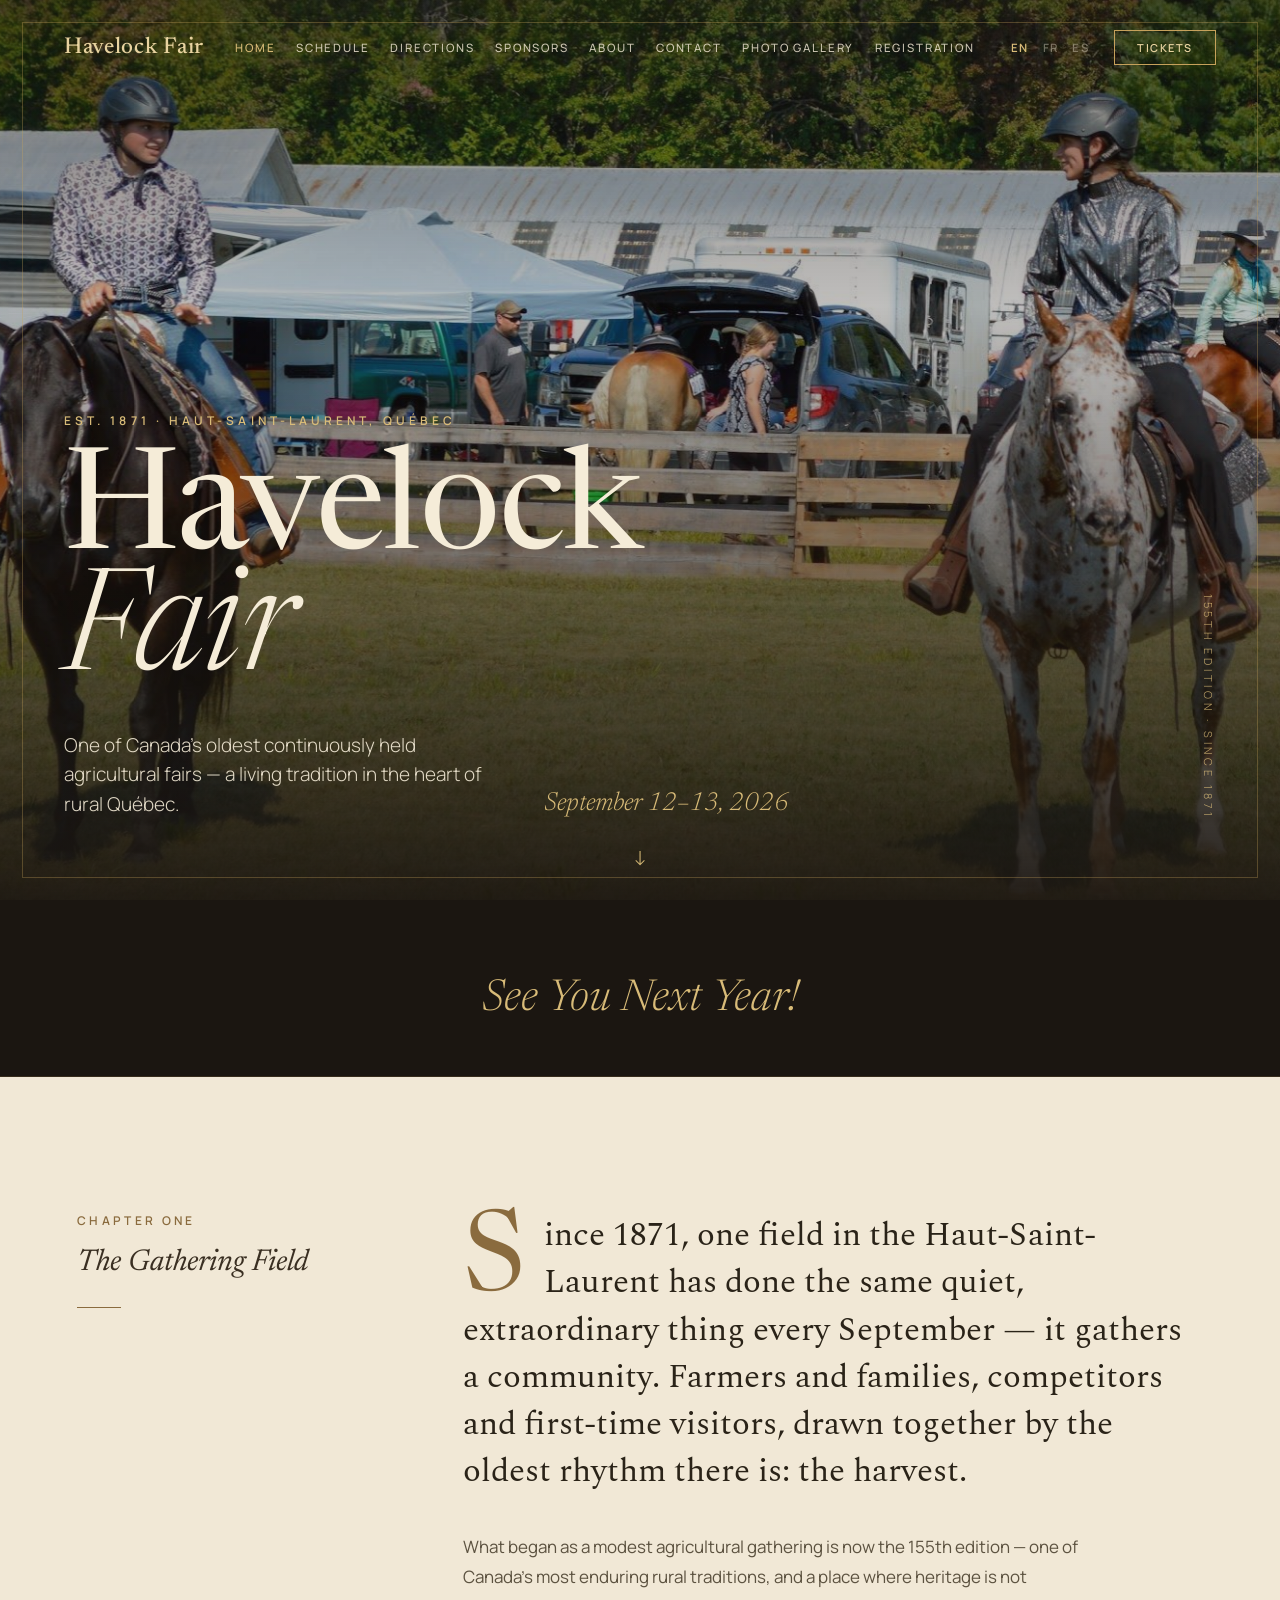
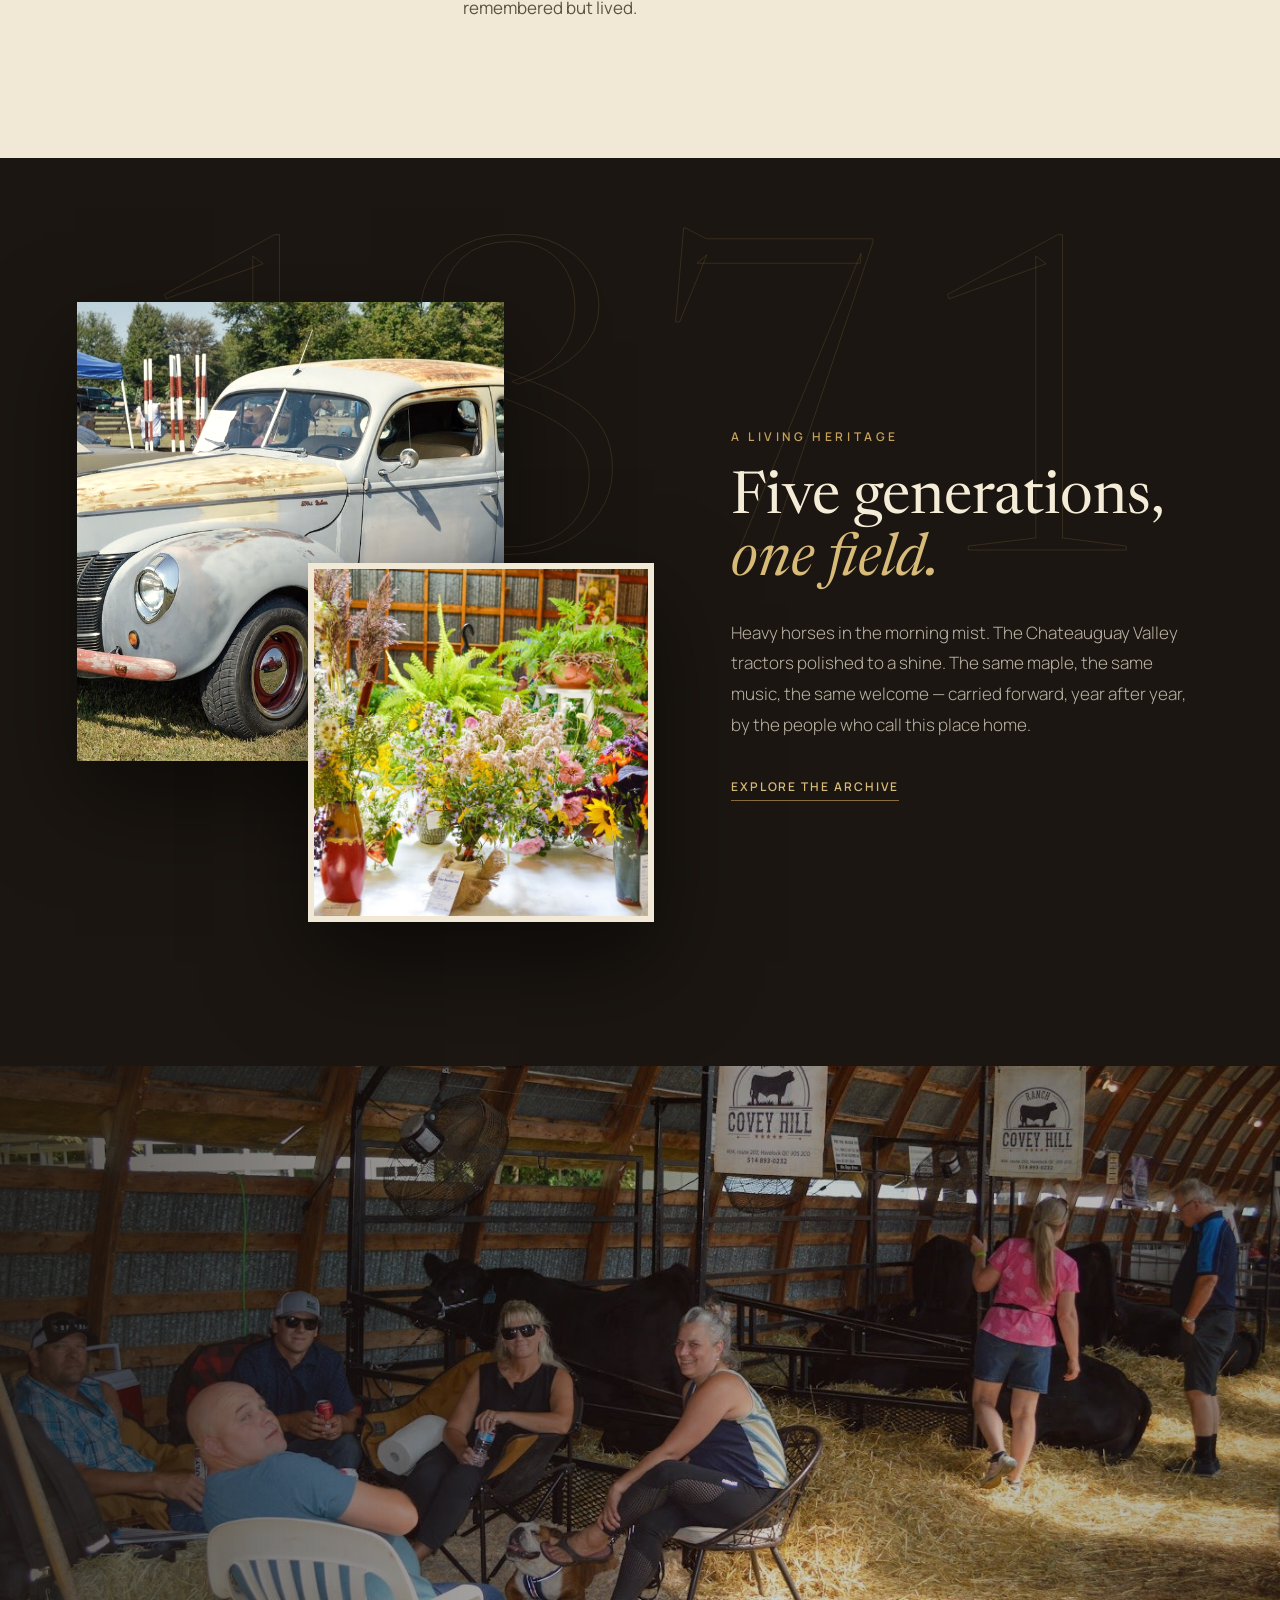
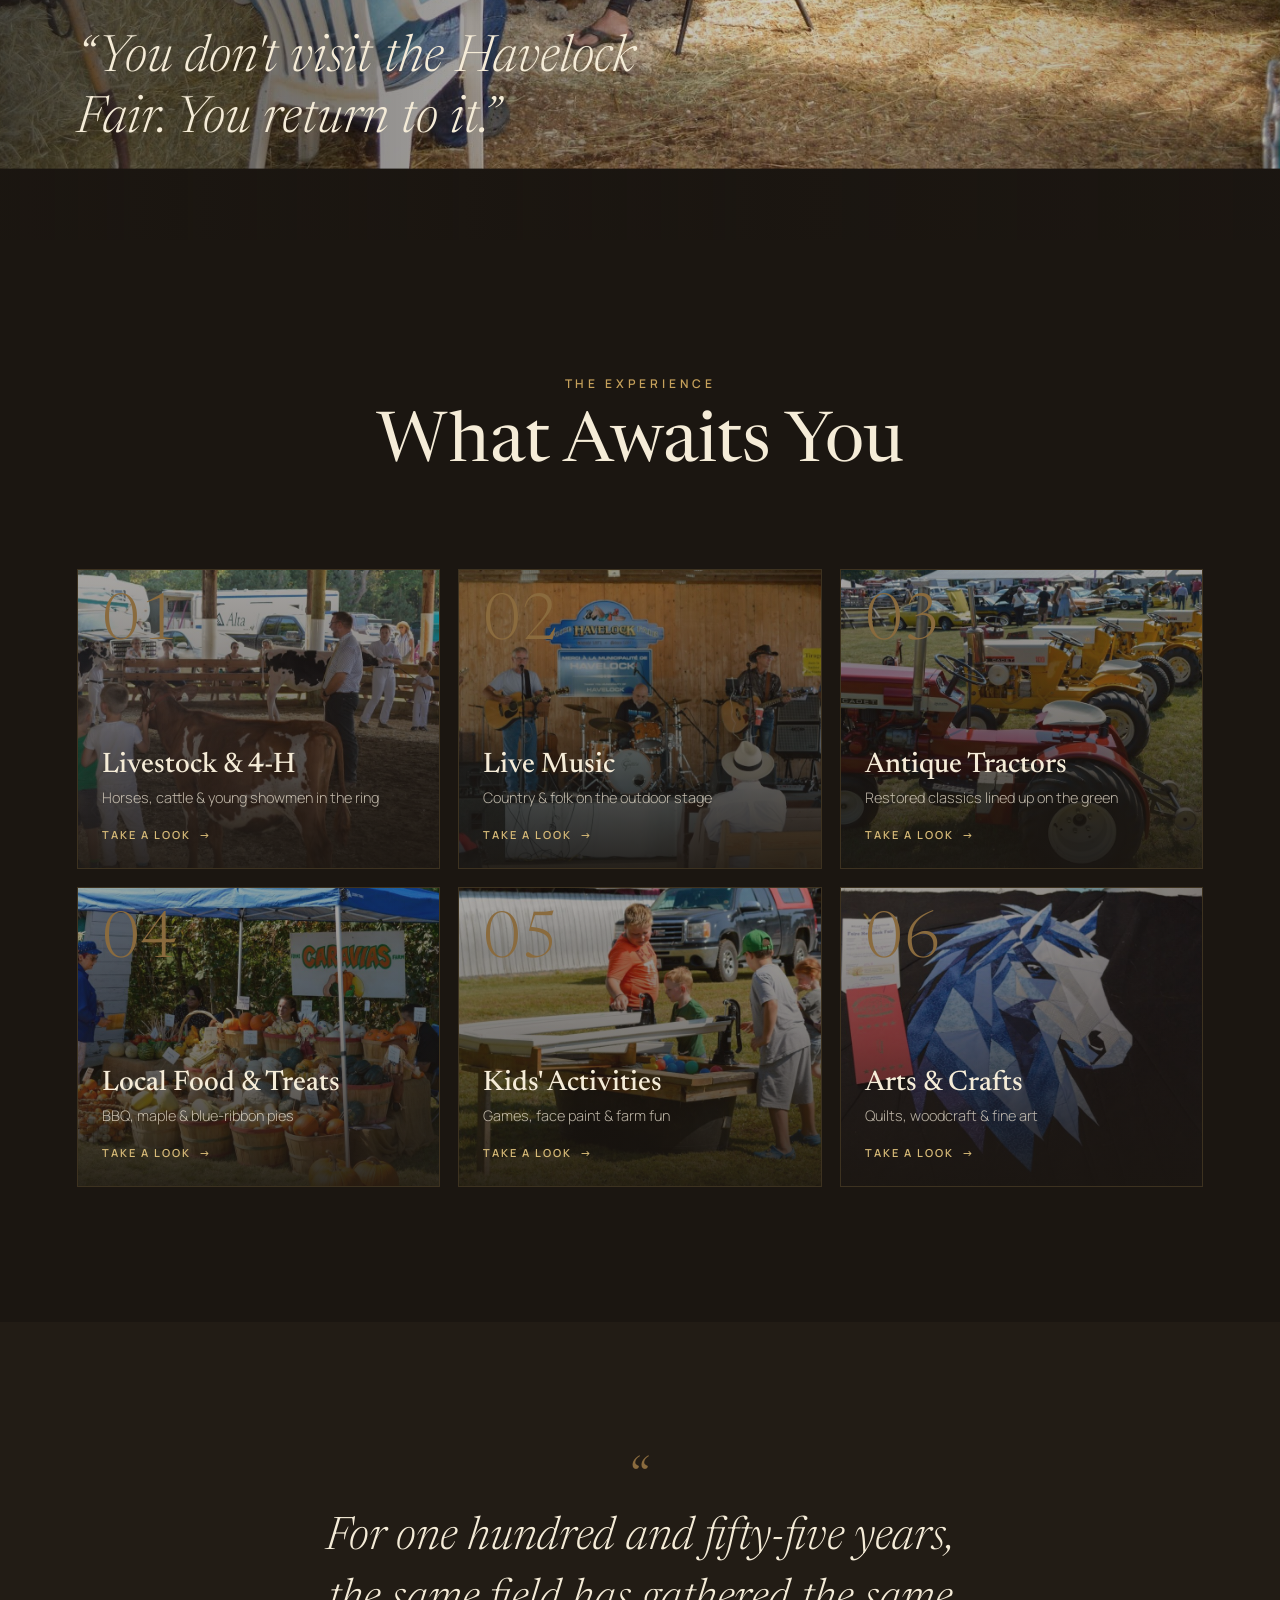
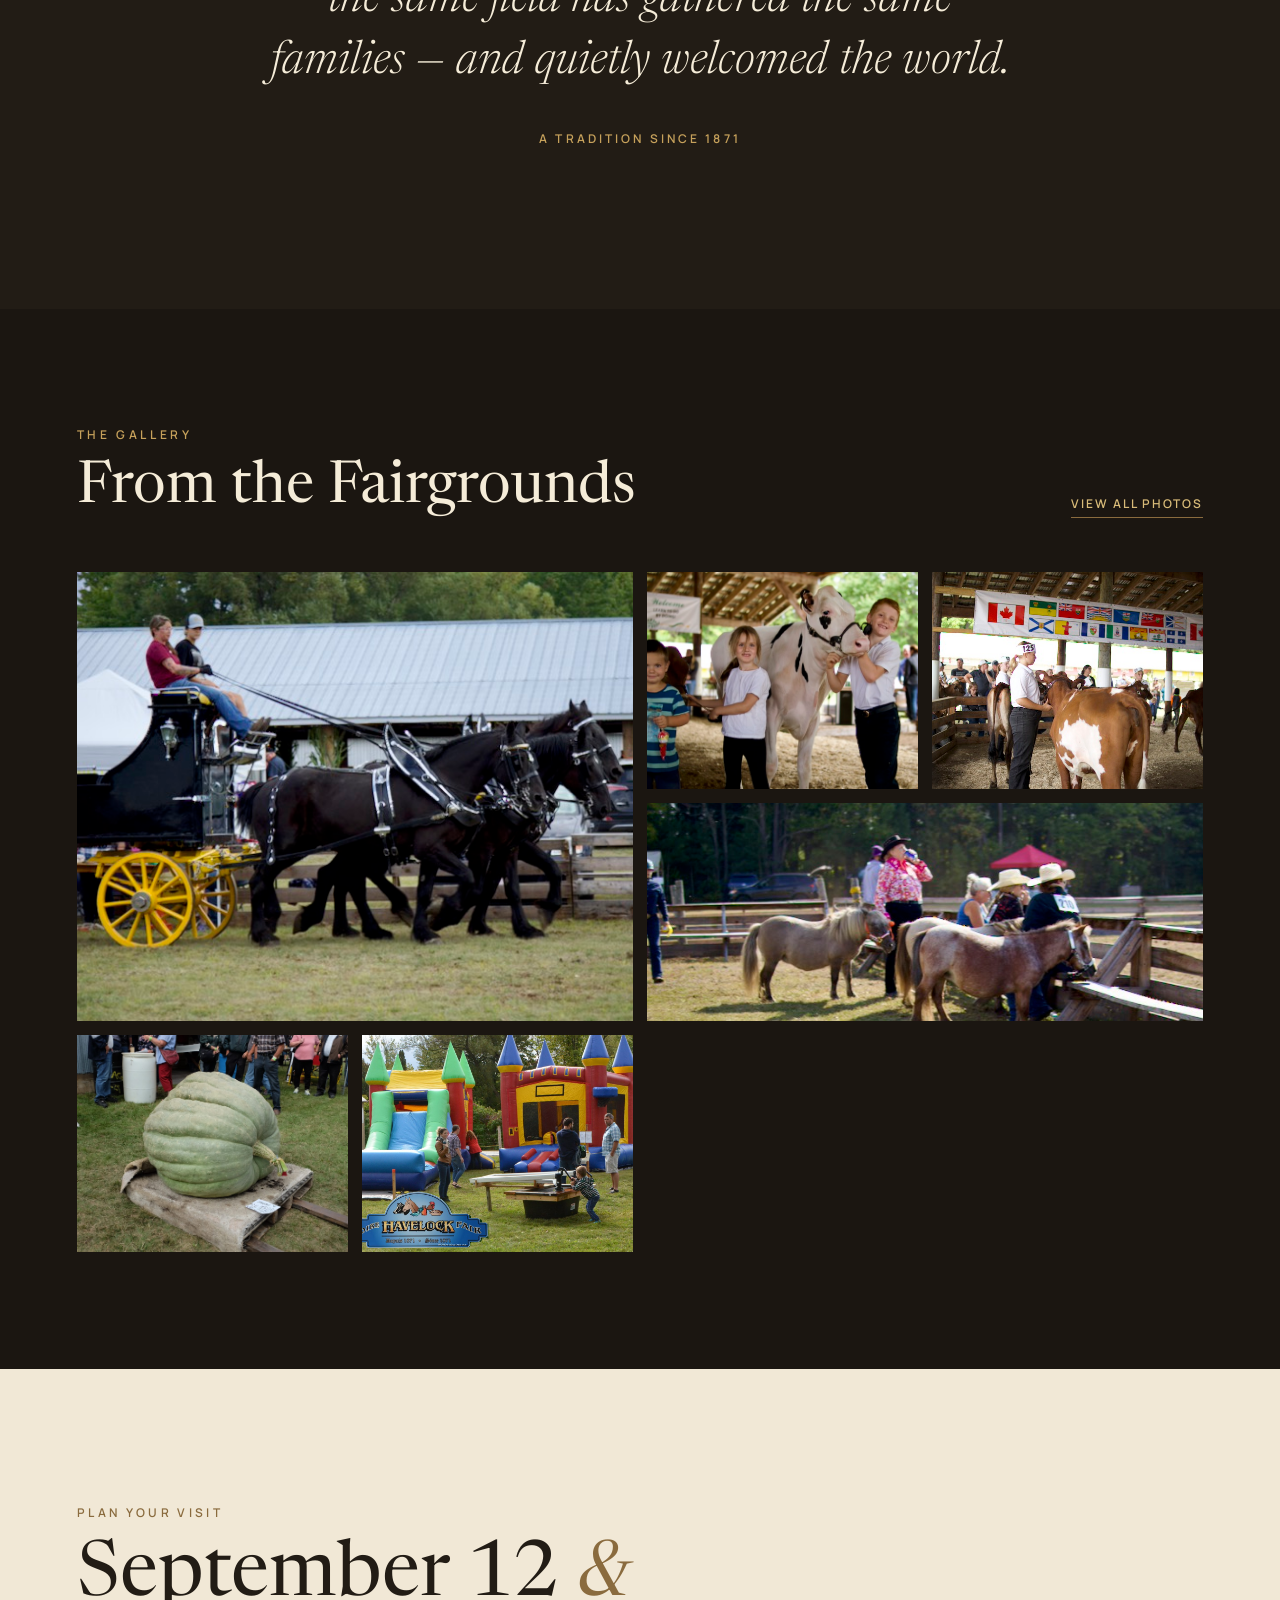
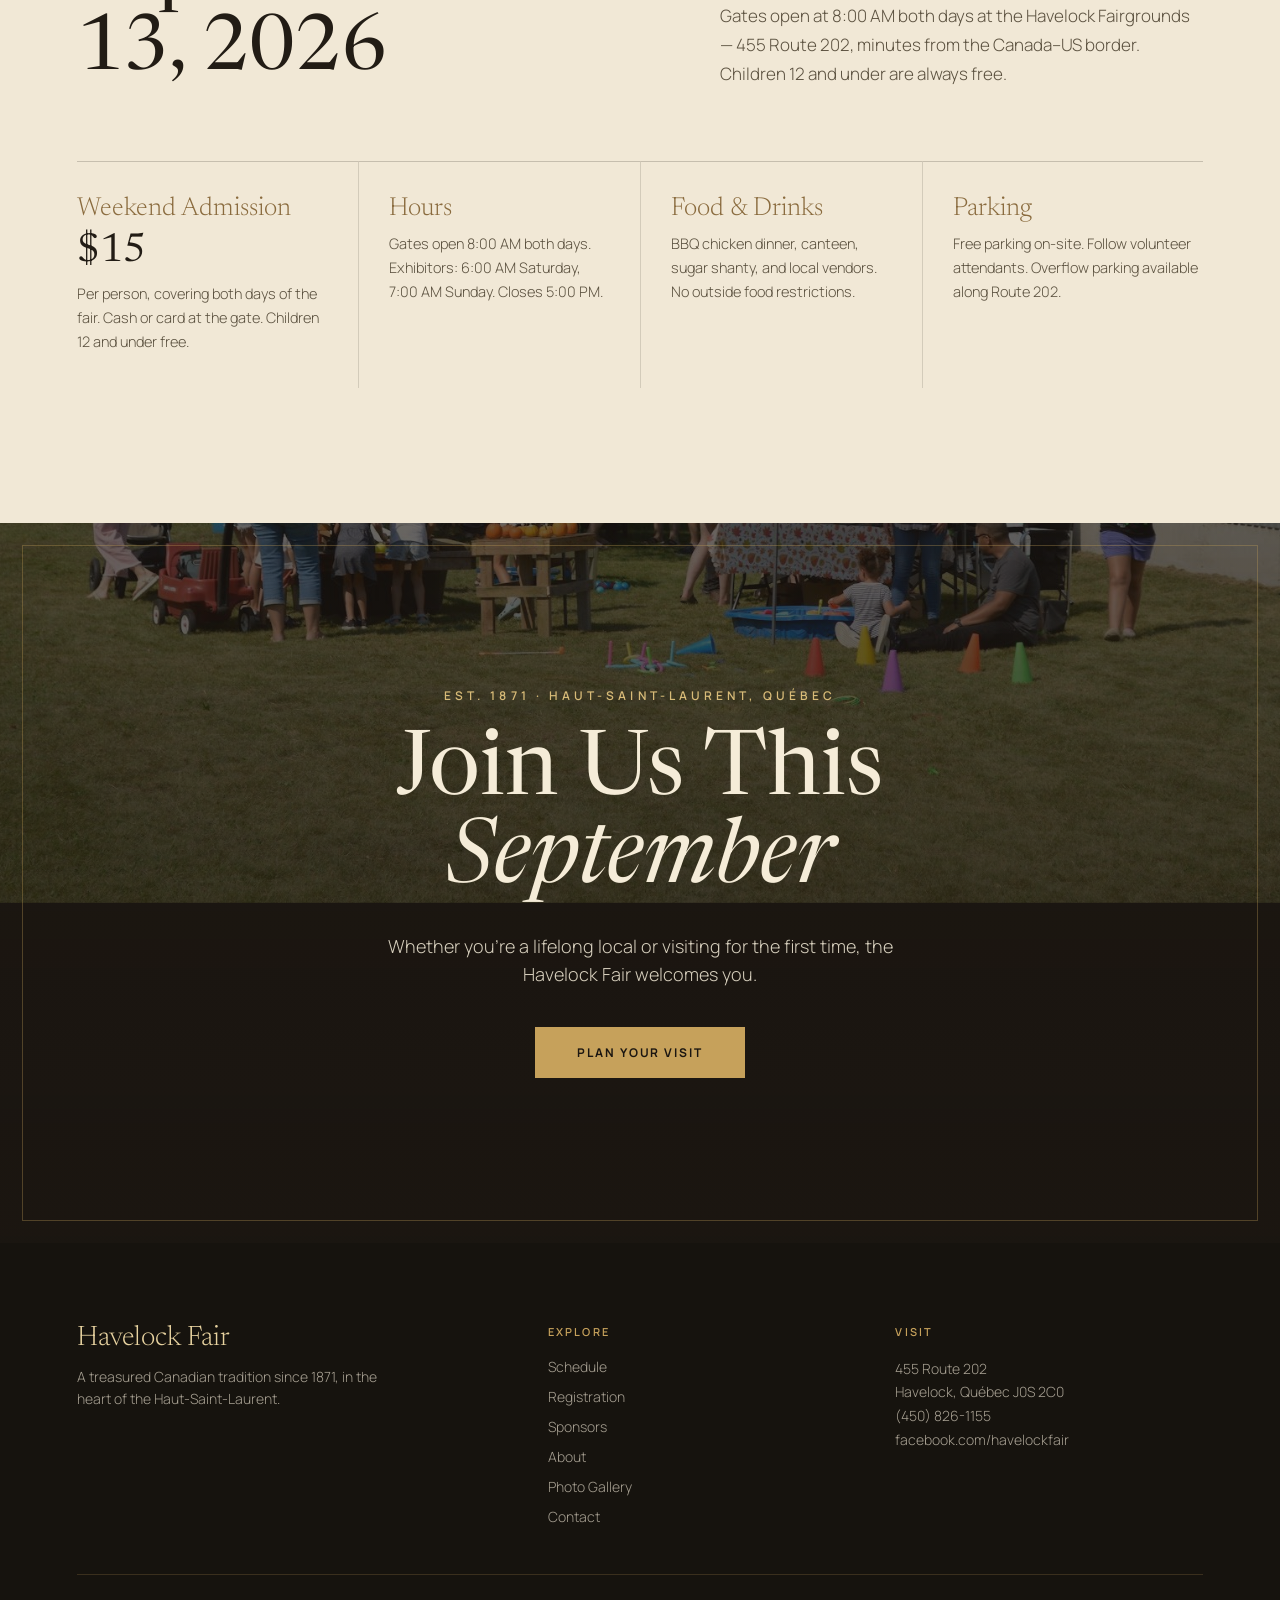
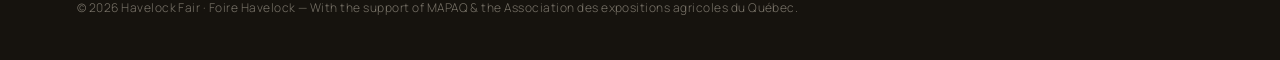
==== index.html @ e9d48c8f "Heritage Noir interior pages: all 7 pages on the approved design system - New css/heritage-pages.css" ====
<!DOCTYPE html>
<html lang="en">
<head>
  <meta charset="UTF-8">
  <meta name="viewport" content="width=device-width, initial-scale=1.0">
  <title>Havelock Fair — Annual Agricultural Fair Since 1871 | Foire Havelock</title>
  <meta name="description" content="Havelock Fair is one of Canada's oldest continuously held agricultural fairs, celebrating 155+ years of heritage in Havelock, Quebec. September 12-13, 2026. Livestock, music, antique tractors, food & family fun. Foire Havelock — depuis 1871.">
  <meta name="keywords" content="Havelock Fair, Foire Havelock, agricultural fair, Quebec fair, Haut-Saint-Laurent, livestock show, country fair, 4-H, antique tractors, community event">

  <!-- Open Graph -->
  <meta property="og:type" content="website">
  <meta property="og:title" content="Havelock Fair — September 12-13, 2026">
  <meta property="og:description" content="One of Canada's oldest agricultural fairs. 155+ years of heritage, livestock, music, and community in Havelock, Quebec.">
  <meta property="og:url" content="https://havelockfair.ca">
  <meta property="og:site_name" content="Havelock Fair">
  <meta property="og:locale" content="en_CA">
  <meta property="og:locale:alternate" content="fr_CA">

  <!-- Twitter Card -->
  <meta name="twitter:card" content="summary_large_image">
  <meta name="twitter:title" content="Havelock Fair — September 12-13, 2026">
  <meta name="twitter:description" content="One of Canada's oldest agricultural fairs. 155+ years of heritage in Havelock, Quebec.">

  <!-- Canonical -->
  <link rel="canonical" href="https://havelockfair.ca">

  <!-- Fonts (Heritage Noir: Newsreader / Spectral / Manrope) -->
  <link rel="preconnect" href="https://fonts.googleapis.com">
  <link rel="preconnect" href="https://fonts.gstatic.com" crossorigin>
  <link href="https://fonts.googleapis.com/css2?family=Manrope:wght@300;400;500;600;700&family=Newsreader:ital,opsz,wght@0,6..72,300;0,6..72,400;0,6..72,500;0,6..72,600;1,6..72,300;1,6..72,400;1,6..72,500&family=Spectral:ital,wght@0,300;0,400;0,500;1,400&display=swap" rel="stylesheet">

  <!-- Styles -->
  <link rel="stylesheet" href="css/heritage.css">

  <!-- Schema.org Structured Data -->
  <script type="application/ld+json">
  {
    "@context": "https://schema.org",
    "@type": "Event",
    "name": "Havelock Fair 2026",
    "alternateName": "Foire Havelock 2026",
    "description": "One of Canada's oldest continuously held agricultural fairs, celebrating over 150 years of heritage, community, and rural tradition.",
    "startDate": "2026-09-12T08:00:00-04:00",
    "endDate": "2026-09-13T22:00:00-04:00",
    "eventStatus": "https://schema.org/EventScheduled",
    "eventAttendanceMode": "https://schema.org/OfflineEventAttendanceMode",
    "location": {
      "@type": "Place",
      "name": "Havelock Fairgrounds",
      "address": {
        "@type": "PostalAddress",
        "streetAddress": "455 Route 202",
        "addressLocality": "Havelock",
        "addressRegion": "QC",
        "postalCode": "J0S 2C0",
        "addressCountry": "CA"
      },
      "geo": {
        "@type": "GeoCoordinates",
        "latitude": 45.1167,
        "longitude": -73.9833
      }
    },
    "organizer": {
      "@type": "Organization",
      "name": "Havelock Fair",
      "url": "https://havelockfair.ca",
      "telephone": "+14508261155"
    },
    "inLanguage": ["en", "fr"],
    "isAccessibleForFree": false
  }
  </script>
  <script type="application/ld+json">
  {
    "@context": "https://schema.org",
    "@type": "Organization",
    "name": "Havelock Fair",
    "alternateName": "Foire Havelock",
    "url": "https://havelockfair.ca",
    "telephone": "+14508261155",
    "foundingDate": "1871",
    "address": {
      "@type": "PostalAddress",
      "streetAddress": "455 Route 202",
      "addressLocality": "Havelock",
      "addressRegion": "QC",
      "postalCode": "J0S 2C0",
      "addressCountry": "CA"
    },
    "sameAs": [
      "https://www.facebook.com/havelockfair"
    ]
  }
  </script>
  <script type="application/ld+json">
  {
    "@context": "https://schema.org",
    "@type": "WebSite",
    "name": "Havelock Fair",
    "alternateName": "Foire Havelock",
    "url": "https://havelockfair.ca"
  }
  </script>
</head>
<body>

  <!-- ========== HERO ========== -->
  <section class="hf-hero">
    <div class="hf-hero-media">
      <img src="images/home/hero.jpg" alt="Riders on horseback at the Havelock Fairgrounds">
    </div>
    <div class="hf-hero-scrim"></div>
    <div class="hf-frame"></div>

    <header class="hf-header">
      <a href="./" class="hf-brand">Havelock&nbsp;Fair</a>
      <nav class="hf-nav" aria-label="Main navigation">
        <a href="./" class="active" data-i18n="nav_home">Home</a>
        <a href="pages/schedule.html" data-i18n="nav_schedule">Schedule</a>
        <a href="pages/directions.html" data-i18n="nav_directions">Directions</a>
        <a href="pages/sponsors.html" data-i18n="nav_sponsors">Sponsors</a>
        <a href="pages/about.html" data-i18n="nav_about">About</a>
        <a href="pages/contact.html" data-i18n="nav_contact">Contact</a>
        <a href="pages/gallery.html" data-i18n="nav_gallery">Photos</a>
        <a href="pages/registration.html" data-i18n="nav_registration">Registration</a>
      </nav>
      <div class="hf-nav-side">
        <div class="hf-lang">
          <button class="lang-btn active" data-lang="en">EN</button>
          <button class="lang-btn" data-lang="fr">FR</button>
          <button class="lang-btn" data-lang="es">ES</button>
        </div>
        <a href="pages/registration.html" class="hf-tickets" data-i18n="nav_tickets">Tickets</a>
      </div>
      <button class="hf-menu-btn" id="hf-menu-open" aria-expanded="false" aria-controls="hf-mobile-menu">
        <span aria-hidden="true">&#8801;</span> <span data-i18n="nav_menu">Menu</span>
      </button>
    </header>

    <div class="hf-mobile-menu" id="hf-mobile-menu">
      <div class="hf-mobile-top">
        <span class="hf-brand">Havelock&nbsp;Fair</span>
        <button class="hf-mobile-close" id="hf-menu-close" aria-label="Close menu">&times;</button>
      </div>
      <nav class="hf-mobile-nav" aria-label="Mobile navigation">
        <a href="./" data-i18n="nav_home">Home</a>
        <a href="pages/schedule.html" data-i18n="nav_schedule">Schedule</a>
        <a href="pages/directions.html" data-i18n="nav_directions">Directions</a>
        <a href="pages/sponsors.html" data-i18n="nav_sponsors">Sponsors</a>
        <a href="pages/about.html" data-i18n="nav_about">About</a>
        <a href="pages/contact.html" data-i18n="nav_contact">Contact</a>
        <a href="pages/gallery.html" data-i18n="nav_gallery">Photos</a>
        <a href="pages/registration.html" data-i18n="nav_registration">Registration</a>
      </nav>
      <div class="hf-mobile-foot">
        <div class="hf-lang">
          <button class="lang-btn active" data-lang="en">EN</button>
          <button class="lang-btn" data-lang="fr">FR</button>
          <button class="lang-btn" data-lang="es">ES</button>
        </div>
        <a href="pages/registration.html" class="hf-tickets" data-i18n="nav_tickets">Tickets</a>
      </div>
    </div>

    <div class="hf-hero-copy">
      <div class="hf-eyebrow hf-eyebrow--bright" data-i18n="hero_eyebrow">Est. 1871 &middot; Haut-Saint-Laurent, Qu&eacute;bec</div>
      <h1 class="hf-h1">Havelock<br><em>Fair</em></h1>
      <div class="hf-hero-sub">
        <p class="hf-hero-lede" data-i18n="hero_lede">One of Canada's oldest continuously held agricultural fairs — a living tradition in the heart of rural Qu&eacute;bec.</p>
        <div class="hf-hero-date" data-i18n="hero_date">September 12&ndash;13, 2026</div>
      </div>
    </div>
    <div class="hf-hero-edition" data-i18n="edition_label">155th Edition &middot; Since 1871</div>
    <div class="hf-hero-cue" aria-hidden="true">&darr;</div>
  </section>

  <!-- ========== COUNTDOWN ========== -->
  <section class="hf-countdown" id="countdown" aria-label="Countdown to the fair">
    <div class="countdown-title"></div>
    <div class="countdown-numbers"></div>
  </section>

  <!-- ========== CHAPTER ONE ========== -->
  <section class="hf-chapter" id="story">
    <div class="hf-chapter-grid">
      <div class="hf-chapter-label" data-reveal>
        <div class="hf-eyebrow hf-eyebrow--bronze" data-i18n="ch1_label">Chapter One</div>
        <div class="hf-chapter-name" data-i18n="ch1_name">The Gathering Field</div>
        <div class="hf-chapter-rule"></div>
      </div>
      <div data-reveal>
        <p class="hf-chapter-lead"><span class="hf-dropcap" data-i18n="ch1_drop">S</span><span data-i18n="ch1_lead">ince 1871, one field in the Haut-Saint-Laurent has done the same quiet, extraordinary thing every September — it gathers a community. Farmers and families, competitors and first-time visitors, drawn together by the oldest rhythm there is: the harvest.</span></p>
        <p class="hf-chapter-body" data-i18n="ch1_body">What began as a modest agricultural gathering is now the 155th edition — one of Canada's most enduring rural traditions, and a place where heritage is not remembered but lived.</p>
      </div>
    </div>
  </section>

  <!-- ========== A LIVING HERITAGE ========== -->
  <section class="hf-heritage" id="heritage">
    <div class="hf-heritage-numeral" aria-hidden="true">1871</div>
    <div class="hf-heritage-grid">
      <div class="hf-heritage-photos" data-reveal>
        <div class="hf-heritage-photo-back">
          <img src="images/home/heritage-back.jpg" alt="A vintage automobile at the Havelock Fair car show">
        </div>
        <div class="hf-heritage-photo-front">
          <img src="images/home/heritage-front.jpg" alt="Prize-winning floral arrangements in the exhibit hall">
        </div>
      </div>
      <div class="hf-heritage-copy" data-reveal>
        <div class="hf-eyebrow" data-i18n="her_eyebrow">A Living Heritage</div>
        <h2 class="hf-heritage-title"><span data-i18n="her_t1">Five generations,</span><br><em data-i18n="her_t2">one field.</em></h2>
        <p class="hf-heritage-body" data-i18n="her_body">Heavy horses in the morning mist. The Chateauguay Valley tractors polished to a shine. The same maple, the same music, the same welcome — carried forward, year after year, by the people who call this place home.</p>
        <a href="pages/gallery.html" class="hf-link-line" data-i18n="her_link">Explore the archive</a>
      </div>
    </div>
  </section>

  <!-- ========== CINEMATIC BREAK ========== -->
  <section class="hf-break">
    <img src="images/home/break.jpg" alt="Neighbours gathered on hay bales inside the cattle barn" data-parallax>
    <div class="hf-break-scrim"></div>
    <div class="hf-break-line">
      <p data-i18n="break_quote">&ldquo;You don't visit the Havelock Fair. You return to it.&rdquo;</p>
    </div>
  </section>

  <!-- ========== WHAT AWAITS YOU (spotlight cards) ========== -->
  <section class="hf-fair" id="fair">
    <div class="hf-fair-head" data-reveal>
      <div class="hf-eyebrow" data-i18n="fair_eyebrow">The Experience</div>
      <h2 class="hf-h2" data-i18n="fair_title">What Awaits You</h2>
    </div>
    <div class="hf-cards" data-reveal>
      <button class="hf-card" aria-haspopup="dialog">
        <span class="hf-card-bg" style="background-image:url('images/home/spotlight/ls-1.jpg')"></span>
        <span class="hf-card-scrim"></span>
        <div class="hf-card-num" aria-hidden="true">01</div>
        <h3 data-i18n="highlights_livestock">Livestock &amp; 4-H</h3>
        <p data-i18n="sp_ls_tease">Horses, cattle &amp; young showmen in the ring</p>
        <span class="hf-card-open" data-i18n="sp_open">Take a look</span>
      </button>
      <button class="hf-card" aria-haspopup="dialog">
        <span class="hf-card-bg" style="background-image:url('images/home/spotlight/mu-1.jpg')"></span>
        <span class="hf-card-scrim"></span>
        <div class="hf-card-num" aria-hidden="true">02</div>
        <h3 data-i18n="highlights_music">Live Music</h3>
        <p data-i18n="sp_mu_tease">Country &amp; folk on the outdoor stage</p>
        <span class="hf-card-open" data-i18n="sp_open">Take a look</span>
      </button>
      <button class="hf-card" aria-haspopup="dialog">
        <span class="hf-card-bg" style="background-image:url('images/home/spotlight/tr-1.jpg')"></span>
        <span class="hf-card-scrim"></span>
        <div class="hf-card-num" aria-hidden="true">03</div>
        <h3 data-i18n="highlights_antique">Antique Tractors</h3>
        <p data-i18n="sp_tr_tease">Restored classics lined up on the green</p>
        <span class="hf-card-open" data-i18n="sp_open">Take a look</span>
      </button>
      <button class="hf-card" aria-haspopup="dialog">
        <span class="hf-card-bg" style="background-image:url('images/home/spotlight/fd-1.jpg')"></span>
        <span class="hf-card-scrim"></span>
        <div class="hf-card-num" aria-hidden="true">04</div>
        <h3 data-i18n="highlights_food">Local Food &amp; Treats</h3>
        <p data-i18n="sp_fd_tease">BBQ, maple &amp; blue-ribbon pies</p>
        <span class="hf-card-open" data-i18n="sp_open">Take a look</span>
      </button>
      <button class="hf-card" aria-haspopup="dialog">
        <span class="hf-card-bg" style="background-image:url('images/home/spotlight/kd-1.jpg')"></span>
        <span class="hf-card-scrim"></span>
        <div class="hf-card-num" aria-hidden="true">05</div>
        <h3 data-i18n="highlights_kids">Kids' Activities</h3>
        <p data-i18n="sp_kd_tease">Games, face paint &amp; farm fun</p>
        <span class="hf-card-open" data-i18n="sp_open">Take a look</span>
      </button>
      <button class="hf-card" aria-haspopup="dialog">
        <span class="hf-card-bg" style="background-image:url('images/home/spotlight/cr-1.jpg')"></span>
        <span class="hf-card-scrim"></span>
        <div class="hf-card-num" aria-hidden="true">06</div>
        <h3 data-i18n="highlights_crafts">Arts &amp; Crafts</h3>
        <p data-i18n="sp_cr_tease">Quilts, woodcraft &amp; fine art</p>
        <span class="hf-card-open" data-i18n="sp_open">Take a look</span>
      </button>
    </div>
  </section>

  <!-- spotlight modal -->
  <div class="hf-spot" id="hf-spot" role="dialog" aria-modal="true" aria-labelledby="hf-spot-title">
    <button class="hf-spot-close" id="hf-spot-close" aria-label="Close">&times;</button>
    <div class="hf-spot-panel" id="hf-spot-panel"></div>
  </div>

  <!-- ========== PULL QUOTE ========== -->
  <section class="hf-quote">
    <div class="hf-quote-mark" aria-hidden="true">&ldquo;</div>
    <p data-reveal data-i18n="quote_text">For one hundred and fifty-five years, the same field has gathered the same families — and quietly welcomed the world.</p>
    <span class="hf-eyebrow" data-i18n="quote_attr">A Tradition Since 1871</span>
  </section>

  <!-- ========== GALLERY ========== -->
  <section class="hf-gallery" id="gallery">
    <div class="hf-gallery-inner">
      <div class="hf-gallery-head" data-reveal>
        <div>
          <span class="hf-eyebrow" data-i18n="gal_eyebrow">The Gallery</span>
          <h2 class="hf-gallery-title" data-i18n="gal_title">From the Fairgrounds</h2>
        </div>
        <a href="pages/gallery.html" class="hf-link-line" data-i18n="gal_cta">View All Photos</a>
      </div>
      <div class="hf-mosaic" data-reveal>
        <img src="images/gallery/fair-2025-01.jpg" alt="Heavy-horse team and wagon" class="span2x2">
        <img src="images/gallery/fair-2025-02.jpg" alt="Children showing a dairy cow">
        <img src="images/gallery/fair-2025-03.jpg" alt="Cattle judging under the flags">
        <img src="images/gallery/fair-2025-05.jpg" alt="Miniature horses at the rail" class="span2w">
        <img src="images/gallery/fair-2025-13.jpg" alt="Giant prize pumpkin">
        <img src="images/gallery/fair-2025-15.jpg" alt="Children's bouncy castle">
      </div>
    </div>
  </section>

  <!-- ========== PLAN YOUR VISIT ========== -->
  <section class="hf-visit" id="visit">
    <div class="hf-visit-inner">
      <div class="hf-visit-head" data-reveal>
        <div>
          <span class="hf-eyebrow hf-eyebrow--bronze" data-i18n="visit_eyebrow">Plan Your Visit</span>
          <h2 class="hf-visit-date"><span data-i18n="visit_d1">September 12</span><em data-i18n="visit_amp"> &amp; </em><span data-i18n="visit_d2">13, 2026</span></h2>
        </div>
        <p class="hf-visit-lede" data-i18n="visit_lede">Gates open at 8:00 AM both days at the Havelock Fairgrounds — 455 Route 202, minutes from the Canada–US border. Children 12 and under are always free.</p>
      </div>
      <div class="hf-visit-table" data-reveal>
        <div class="hf-visit-cell">
          <div class="hf-visit-cell-title" data-i18n="adm_adults_title">Weekend Admission</div>
          <div class="hf-visit-price" data-i18n="adm_price">$15</div>
          <p data-i18n="adm_adults_text">One weekend pass covers both days of the fair. Children 12 and under free.</p>
        </div>
        <div class="hf-visit-cell">
          <div class="hf-visit-cell-title" data-i18n="adm_hours_title">Hours</div>
          <p data-i18n="adm_hours_text">Gates open 8:00 AM both days. Exhibitors: 6:00 AM Saturday, 7:00 AM Sunday. Closes 5:00 PM.</p>
        </div>
        <div class="hf-visit-cell">
          <div class="hf-visit-cell-title" data-i18n="adm_food_title">Food &amp; Drinks</div>
          <p data-i18n="adm_food_text">BBQ chicken dinner, canteen, sugar shanty, and local vendors. No outside food restrictions.</p>
        </div>
        <div class="hf-visit-cell">
          <div class="hf-visit-cell-title" data-i18n="adm_parking_title">Parking</div>
          <p data-i18n="adm_parking_text">Free parking on-site. Follow volunteer attendants. Overflow parking available along Route 202.</p>
        </div>
      </div>
    </div>
  </section>

  <!-- ========== FINALE CTA ========== -->
  <section class="hf-finale">
    <img src="images/home/finale.jpg" alt="Families gathered on the Havelock fairgrounds" data-parallax>
    <div class="hf-finale-scrim"></div>
    <div class="hf-frame"></div>
    <div class="hf-finale-copy">
      <span class="hf-eyebrow hf-eyebrow--bright" data-i18n="hero_eyebrow">Est. 1871 &middot; Haut-Saint-Laurent, Qu&eacute;bec</span>
      <h2 class="hf-finale-title"><span data-i18n="cta_title_1">Join Us This </span><em data-i18n="cta_title_2">September</em></h2>
      <p class="hf-finale-lede" data-i18n="cta_text">Whether you're a lifelong local or visiting for the first time, the Havelock Fair welcomes you.</p>
      <a href="pages/directions.html" class="hf-btn-gold" data-i18n="cta_button">Plan Your Visit</a>
    </div>
  </section>

  <!-- ========== FOOTER ========== -->
  <footer class="hf-footer">
    <div class="hf-footer-grid">
      <div>
        <div class="hf-footer-brand">Havelock Fair</div>
        <p class="hf-footer-tagline" data-i18n="hfoot_tagline">A treasured Canadian tradition since 1871, in the heart of the Haut-Saint-Laurent.</p>
      </div>
      <div>
        <div class="hf-footer-h" data-i18n="hfoot_explore">Explore</div>
        <div class="hf-footer-links">
          <a href="pages/schedule.html" data-i18n="nav_schedule">Schedule</a>
          <a href="pages/registration.html" data-i18n="nav_registration">Registration</a>
          <a href="pages/sponsors.html" data-i18n="nav_sponsors">Sponsors</a>
          <a href="pages/about.html" data-i18n="nav_about">About</a>
          <a href="pages/gallery.html" data-i18n="nav_gallery">Photos</a>
          <a href="pages/contact.html" data-i18n="nav_contact">Contact</a>
        </div>
      </div>
      <div>
        <div class="hf-footer-h" data-i18n="hfoot_visit">Visit</div>
        <p class="hf-footer-contact">455 Route 202<br>Havelock, Qu&eacute;bec J0S 2C0<br><a href="tel:+14508261155">(450) 826-1155</a><br><a href="https://www.facebook.com/havelockfair" target="_blank" rel="noopener">facebook.com/havelockfair</a></p>
      </div>
    </div>
    <div class="hf-footer-legal" data-i18n="hfoot_credit">&copy; 2026 Havelock Fair &middot; Foire Havelock — With the support of MAPAQ &amp; the Association des expositions agricoles du Qu&eacute;bec.</div>
  </footer>

  <!-- Scripts (order matters: i18n → countdown → heritage) -->
  <script src="js/i18n.js"></script>
  <script src="js/countdown.js"></script>
  <script src="js/heritage-home.js"></script>
</body>
</html>
---- css/heritage.css ----
/* ============================================================
   Havelock Fair — "Heritage Noir" design system
   Source of truth: design-handoff/README.md (approved spec).
   Loaded site-wide: index.html and (with css/heritage-pages.css)
   every /pages/*.html. Namespaced (--hf-* tokens, hf-* classes)
   so it cannot collide with css/style.css, which registration.html
   still loads. Square corners throughout — no border-radius (spec).
   ============================================================ */

:root {
  /* Color (spec table) */
  --hf-espresso: #1B1611;
  --hf-charcoal: #221C15;
  --hf-footer-black: #16130E;
  --hf-bronze: #8A6B3E;
  --hf-gold: #C6A15B;
  --hf-gold-bright: #D8BB78;
  --hf-gold-warm: #E8D3A0;
  --hf-ivory: #F1E8D6;
  --hf-ivory-bright: #F5ECD8;
  --hf-body-on-dark: rgba(241, 232, 214, 0.74);
  --hf-body-on-ivory: #5c5240;
  --hf-frame: rgba(198, 161, 91, 0.32);
  --hf-rule: rgba(198, 161, 91, 0.16);
  --hf-rule-ivory: rgba(34, 28, 21, 0.2);

  /* Type */
  --hf-serif: 'Newsreader', Georgia, 'Times New Roman', serif;
  --hf-body-serif: 'Spectral', Georgia, serif;
  --hf-sans: 'Manrope', -apple-system, 'Segoe UI', sans-serif;

  /* Rhythm */
  --hf-pad-section: clamp(96px, 15vh, 190px);
  --hf-gutter: clamp(34px, 6vw, 96px);
  --hf-max: 1240px;
  --hf-max-wide: 1320px;
}

/* ---------- base ---------- */
* { box-sizing: border-box; }
html { scroll-behavior: smooth; }
body {
  margin: 0;
  background: var(--hf-espresso);
  color: var(--hf-ivory);
  font-family: var(--hf-sans);
  font-weight: 300;
  overflow-x: hidden;
}
a { text-decoration: none; color: inherit; }
img { display: block; }
::selection { background: var(--hf-gold); color: var(--hf-espresso); }
:focus-visible { outline: 2px solid var(--hf-gold-bright); outline-offset: 3px; }

/* ---------- shared primitives ---------- */
.hf-container { max-width: var(--hf-max); margin: 0 auto; }
.hf-eyebrow {
  font-size: 12px;
  letter-spacing: 0.3em;
  text-transform: uppercase;
  font-weight: 600;
  color: var(--hf-gold);
}
.hf-eyebrow--bright { color: var(--hf-gold-bright); letter-spacing: 0.34em; }
.hf-eyebrow--bronze { color: var(--hf-bronze); letter-spacing: 0.28em; }
.hf-h2 {
  font-family: var(--hf-serif);
  font-weight: 400;
  font-size: clamp(40px, 5.4vw, 74px);
  line-height: 1;
  margin: 0;
  color: var(--hf-ivory-bright);
  text-wrap: balance;
}
.hf-link-line {
  color: var(--hf-gold-bright);
  font-size: 12px;
  letter-spacing: 0.16em;
  text-transform: uppercase;
  font-weight: 600;
  border-bottom: 1px solid var(--hf-bronze);
  padding-bottom: 5px;
}
.hf-btn-gold {
  display: inline-block;
  background: var(--hf-gold);
  color: var(--hf-espresso);
  padding: 17px 42px;
  font-size: 12px;
  letter-spacing: 0.16em;
  text-transform: uppercase;
  font-weight: 700;
  border: 0;
  cursor: pointer;
  transition: background 0.25s ease;
}
.hf-btn-gold:hover { background: var(--hf-gold-bright); }

/* ============================================================
   HEADER / NAV (transparent over hero; collapses ≤1200px)
   ============================================================ */
.hf-header {
  position: absolute;
  top: 0; left: 0; right: 0;
  z-index: 20;
  display: flex;
  align-items: center;
  justify-content: space-between;
  gap: 24px;
  padding: 30px clamp(24px, 5vw, 74px);
}
.hf-brand {
  font-family: var(--hf-serif);
  font-size: 23px;
  font-weight: 500;
  letter-spacing: 0.03em;
  color: var(--hf-gold-warm);
  white-space: nowrap;
}
.hf-nav {
  display: flex;
  align-items: center;
  gap: clamp(14px, 1.6vw, 26px);
  font-size: 11.5px;
  letter-spacing: 0.16em;
  text-transform: uppercase;
  font-weight: 500;
  color: rgba(241, 232, 214, 0.82);
}
.hf-nav a { transition: color 0.2s ease; white-space: nowrap; }
.hf-nav a:hover, .hf-nav a.active { color: var(--hf-gold-bright); }
.hf-nav-side { display: flex; align-items: center; gap: 20px; }
.hf-tickets {
  border: 1px solid var(--hf-gold);
  color: var(--hf-gold-warm);
  padding: 9px 22px;
  font-size: 11px;
  letter-spacing: 0.14em;
  text-transform: uppercase;
  font-weight: 600;
  white-space: nowrap;
  transition: background 0.25s ease, color 0.25s ease;
}
.hf-tickets:hover { background: var(--hf-gold); color: var(--hf-espresso); }

/* language switcher (markup shared with i18n.js: .lang-btn.active) */
.hf-lang { display: flex; gap: 4px; }
.hf-lang .lang-btn {
  background: none;
  border: 0;
  padding: 4px 5px;
  font-family: var(--hf-sans);
  font-size: 11.5px;
  letter-spacing: 0.12em;
  font-weight: 600;
  color: var(--hf-ivory);
  opacity: 0.4;
  cursor: pointer;
  transition: opacity 0.2s ease;
}
.hf-lang .lang-btn:hover { opacity: 0.8; }
.hf-lang .lang-btn.active { opacity: 1; color: var(--hf-gold-bright); }

/* mobile menu */
.hf-menu-btn {
  display: none;
  align-items: center;
  gap: 9px;
  background: none;
  border: 1px solid rgba(198, 161, 91, 0.5);
  color: var(--hf-gold-warm);
  padding: 9px 16px;
  font-family: var(--hf-sans);
  font-size: 11px;
  letter-spacing: 0.16em;
  text-transform: uppercase;
  font-weight: 600;
  cursor: pointer;
  white-space: nowrap;
}
.hf-mobile-menu {
  display: none;
  position: absolute;
  top: 0; left: 0; right: 0;
  z-index: 30;
  flex-direction: column;
  background: var(--hf-footer-black);
  border-bottom: 1px solid rgba(198, 161, 91, 0.3);
  padding: 26px clamp(24px, 5vw, 74px) 34px;
}
.hf-mobile-menu.open { display: flex; }
.hf-mobile-top {
  display: flex;
  align-items: center;
  justify-content: space-between;
  margin-bottom: 22px;
}
.hf-mobile-close {
  background: none;
  border: none;
  color: var(--hf-gold-warm);
  font-size: 22px;
  cursor: pointer;
  line-height: 1;
}
.hf-mobile-nav {
  display: flex;
  flex-direction: column;
  gap: 2px;
  font-size: 15px;
  letter-spacing: 0.14em;
  text-transform: uppercase;
  font-weight: 500;
  color: rgba(241, 232, 214, 0.86);
}
.hf-mobile-nav a { padding: 13px 0; border-top: 1px solid var(--hf-rule); }
.hf-mobile-nav a:last-child { border-bottom: 1px solid var(--hf-rule); }
.hf-mobile-foot {
  display: flex;
  align-items: center;
  justify-content: space-between;
  margin-top: 24px;
}
.hf-mobile-foot .hf-lang .lang-btn { font-size: 13px; }
@media (max-width: 1200px) {
  .hf-nav, .hf-nav-side { display: none; }
  .hf-menu-btn { display: flex; }
}

/* ============================================================
   HERO — full-bleed Ken Burns, headline bottom-left
   ============================================================ */
.hf-hero {
  position: relative;
  height: 100vh;
  min-height: 780px;
  overflow: hidden;
}
.hf-hero-media { position: absolute; inset: 0; }
.hf-hero-media img {
  width: 100%;
  height: 100%;
  object-fit: cover;
  animation: hfKen 22s ease-out forwards;
}
@keyframes hfKen {
  0%   { transform: scale(1.02) translate(0, 0); }
  100% { transform: scale(1.14) translate(-1.5%, -1.5%); }
}
.hf-hero-scrim {
  position: absolute;
  inset: 0;
  background: linear-gradient(180deg,
    rgba(27, 22, 17, 0.62) 0%,
    rgba(27, 22, 17, 0.28) 34%,
    rgba(27, 22, 17, 0.72) 78%,
    rgba(27, 22, 17, 0.96) 100%);
}
.hf-frame {
  position: absolute;
  inset: 22px;
  border: 1px solid var(--hf-frame);
  pointer-events: none;
}
.hf-hero-copy {
  position: absolute;
  left: 0;
  bottom: 0;
  z-index: 4;
  max-width: 1100px;
  padding: 0 clamp(34px, 5vw, 74px) clamp(64px, 9vh, 110px);
}
.hf-hero-copy .hf-eyebrow--bright { margin-bottom: 26px; }
.hf-h1 {
  font-family: var(--hf-serif);
  font-weight: 400;
  font-size: clamp(66px, 11vw, 170px);
  line-height: 0.86;
  letter-spacing: -0.01em;
  margin: 0;
  color: var(--hf-ivory-bright);
  text-wrap: balance;
}
.hf-h1 em { font-style: italic; font-weight: 300; }
.hf-hero-sub {
  display: flex;
  align-items: flex-end;
  gap: 40px;
  flex-wrap: wrap;
  margin-top: 34px;
}
.hf-hero-lede {
  font-size: 19px;
  line-height: 1.55;
  font-weight: 300;
  max-width: 440px;
  margin: 0;
  color: rgba(245, 236, 216, 0.9);
}
.hf-hero-date {
  font-family: var(--hf-serif);
  font-style: italic;
  font-size: 26px;
  color: var(--hf-gold-bright);
  padding-bottom: 2px;
}
.hf-hero-edition {
  position: absolute;
  right: clamp(34px, 5vw, 74px);
  bottom: clamp(64px, 9vh, 110px);
  writing-mode: vertical-rl;
  font-size: 11px;
  letter-spacing: 0.34em;
  text-transform: uppercase;
  color: rgba(216, 187, 120, 0.85);
  z-index: 4;
}
.hf-hero-cue {
  position: absolute;
  left: 50%;
  bottom: 30px;
  transform: translateX(-50%);
  color: var(--hf-gold-bright);
  font-size: 20px;
  animation: hfCue 2.4s ease-in-out infinite;
  z-index: 4;
}
@keyframes hfCue {
  0%, 100% { transform: translate(-50%, 0); opacity: 0.5; }
  50%      { transform: translate(-50%, 9px); opacity: 1; }
}
@media (max-width: 700px) {
  .hf-hero { min-height: 640px; }
  .hf-hero-edition { display: none; }
}

/* ============================================================
   COUNTDOWN BAND (reuses countdown.js DOM contract)
   ============================================================ */
.hf-countdown {
  background: var(--hf-espresso);
  border-bottom: 1px solid var(--hf-rule);
  padding: clamp(40px, 6vh, 64px) var(--hf-gutter);
  text-align: center;
}
.hf-countdown .countdown-title {
  font-size: 12px;
  letter-spacing: 0.3em;
  text-transform: uppercase;
  font-weight: 600;
  color: var(--hf-gold);
  margin-bottom: 24px;
}
.hf-countdown .countdown-numbers {
  display: flex;
  align-items: baseline;
  justify-content: center;
  gap: clamp(12px, 3vw, 30px);
}
.hf-countdown .countdown-unit { display: flex; flex-direction: column; gap: 8px; }
.hf-countdown .countdown-num {
  font-family: var(--hf-serif);
  font-weight: 300;
  font-size: clamp(40px, 6vw, 72px);
  line-height: 1;
  color: var(--hf-ivory-bright);
  font-variant-numeric: tabular-nums;
}
.hf-countdown .countdown-label {
  font-size: 11px;
  letter-spacing: 0.22em;
  text-transform: uppercase;
  color: var(--hf-bronze);
  font-weight: 600;
}
.hf-countdown .countdown-sep {
  font-family: var(--hf-serif);
  font-weight: 300;
  font-size: clamp(28px, 4vw, 48px);
  color: var(--hf-bronze);
  align-self: flex-start;
  padding-top: 6px;
}
.hf-countdown .countdown-live-msg {
  font-family: var(--hf-serif);
  font-style: italic;
  font-size: clamp(26px, 4vw, 44px);
  color: var(--hf-gold-bright);
}

/* ============================================================
   CHAPTER ONE (ivory interlude)
   ============================================================ */
.hf-chapter {
  background: var(--hf-ivory);
  color: var(--hf-charcoal);
  padding: var(--hf-pad-section) var(--hf-gutter);
}
.hf-chapter-grid {
  max-width: var(--hf-max);
  margin: 0 auto;
  display: grid;
  grid-template-columns: 0.62fr 1.55fr;
  gap: clamp(40px, 7vw, 120px);
  align-items: start;
}
.hf-chapter-label .hf-eyebrow--bronze { margin-bottom: 16px; }
.hf-chapter-name {
  font-family: var(--hf-serif);
  font-size: 30px;
  font-style: italic;
  font-weight: 400;
  color: #3a2f22;
  line-height: 1.2;
}
.hf-chapter-rule { width: 44px; height: 1px; background: var(--hf-bronze); margin-top: 26px; }
.hf-chapter-lead {
  font-family: var(--hf-body-serif);
  font-size: clamp(24px, 2.6vw, 34px);
  line-height: 1.42;
  font-weight: 400;
  color: #2a2318;
  margin: 0;
  text-wrap: pretty;
}
.hf-dropcap {
  float: left;
  font-family: var(--hf-serif);
  font-size: 112px;
  line-height: 0.72;
  font-weight: 400;
  padding: 12px 18px 0 0;
  color: var(--hf-bronze);
}
.hf-chapter-body {
  font-size: 17px;
  line-height: 1.8;
  font-weight: 400;
  color: var(--hf-body-on-ivory);
  margin: 36px 0 0;
  max-width: 620px;
}
@media (max-width: 820px) {
  .hf-chapter-grid { grid-template-columns: 1fr; }
}

/* ============================================================
   A LIVING HERITAGE (espresso, giant outlined 1871)
   ============================================================ */
.hf-heritage {
  position: relative;
  background: var(--hf-espresso);
  padding: clamp(110px, 16vh, 210px) var(--hf-gutter);
  overflow: hidden;
}
.hf-heritage-numeral {
  position: absolute;
  top: clamp(40px, 8vh, 120px);
  left: 50%;
  transform: translateX(-50%);
  font-family: var(--hf-serif);
  font-weight: 300;
  font-size: clamp(200px, 34vw, 520px);
  line-height: 1;
  color: transparent;
  -webkit-text-stroke: 1px var(--hf-rule);
  pointer-events: none;
  user-select: none;
}
.hf-heritage-grid {
  position: relative;
  max-width: var(--hf-max);
  margin: 0 auto;
  display: grid;
  grid-template-columns: 1.1fr 0.9fr;
  gap: clamp(40px, 6vw, 100px);
  align-items: center;
}
.hf-heritage-photos { position: relative; height: clamp(420px, 52vw, 620px); }
.hf-heritage-photo-back {
  position: absolute;
  top: 0; left: 0;
  width: 74%; height: 74%;
  overflow: hidden;
  box-shadow: 0 40px 90px rgba(0, 0, 0, 0.5);
}
.hf-heritage-photo-back img {
  width: 100%; height: 100%;
  object-fit: cover;
  filter: sepia(0.28) saturate(0.85) contrast(1.02);
}
.hf-heritage-photo-front {
  position: absolute;
  bottom: 0; right: 0;
  width: 60%; height: 58%;
  overflow: hidden;
  border: 6px solid var(--hf-ivory);
  box-shadow: 0 40px 90px rgba(0, 0, 0, 0.55);
}
.hf-heritage-photo-front img { width: 100%; height: 100%; object-fit: cover; }
.hf-heritage-copy .hf-eyebrow { margin-bottom: 24px; }
.hf-heritage-title {
  font-family: var(--hf-serif);
  font-weight: 400;
  font-size: clamp(38px, 4.6vw, 64px);
  line-height: 1.04;
  margin: 0 0 26px;
  color: var(--hf-ivory-bright);
}
.hf-heritage-title em { font-style: italic; color: var(--hf-gold-bright); }
.hf-heritage-body {
  font-size: 17px;
  line-height: 1.8;
  font-weight: 300;
  color: var(--hf-body-on-dark);
  max-width: 460px;
  margin: 0 0 34px;
}
@media (max-width: 820px) {
  .hf-heritage-grid { grid-template-columns: 1fr; }
  .hf-heritage-photos { height: clamp(320px, 80vw, 480px); }
}

/* ============================================================
   CINEMATIC BREAK (full-bleed, parallax, pull-line)
   ============================================================ */
.hf-break {
  position: relative;
  height: clamp(500px, 86vh, 860px);
  overflow: hidden;
}
.hf-break img, .hf-finale > img {
  position: absolute;
  top: -12%; left: 0;
  width: 100%; height: 124%;
  object-fit: cover;
}
.hf-break-scrim {
  position: absolute;
  inset: 0;
  background: linear-gradient(90deg,
    rgba(27, 22, 17, 0.72),
    rgba(27, 22, 17, 0.2) 60%,
    rgba(27, 22, 17, 0.35));
}
.hf-break-line {
  position: absolute;
  left: var(--hf-gutter);
  bottom: clamp(60px, 10vh, 130px);
  max-width: 640px;
}
.hf-break-line p {
  font-family: var(--hf-serif);
  font-style: italic;
  font-weight: 300;
  font-size: clamp(30px, 4vw, 58px);
  line-height: 1.18;
  color: var(--hf-ivory-bright);
  margin: 0;
}

/* ============================================================
   WHAT AWAITS YOU — spotlight cards (6, modal on click)
   ============================================================ */
.hf-fair {
  background: var(--hf-espresso);
  padding: clamp(100px, 15vh, 200px) var(--hf-gutter);
}
.hf-fair-head { text-align: center; margin-bottom: clamp(60px, 10vh, 110px); }
.hf-fair-head .hf-eyebrow { letter-spacing: 0.32em; margin-bottom: 18px; }
.hf-cards {
  max-width: var(--hf-max);
  margin: 0 auto;
  display: grid;
  grid-template-columns: repeat(3, 1fr);
  gap: 18px;
}
.hf-card {
  position: relative;
  overflow: hidden;
  isolation: isolate;
  border: 1px solid var(--hf-rule);
  background: var(--hf-charcoal);
  min-height: 300px;
  padding: 26px 24px;
  cursor: pointer;
  text-align: left;
  display: flex;
  flex-direction: column;
  justify-content: flex-end;
  gap: 8px;
  color: var(--hf-ivory);
  font-family: var(--hf-sans);
  transition: border-color 0.35s ease;
}
.hf-card-bg {
  position: absolute;
  inset: 0;
  z-index: -2;
  background-size: cover;
  background-position: center;
  opacity: 0.72;
  transform: scale(1.04);
  transition: opacity 0.45s ease, transform 0.9s ease;
  filter: saturate(0.94);
}
.hf-card-scrim {
  position: absolute;
  inset: 0;
  z-index: -1;
  background: linear-gradient(180deg,
    rgba(27, 22, 17, 0.12) 0%,
    rgba(27, 22, 17, 0.42) 52%,
    rgba(27, 22, 17, 0.88) 100%);
}
.hf-card:hover { border-color: var(--hf-gold); }
.hf-card:hover .hf-card-bg { opacity: 0.92; transform: scale(1.1); }
.hf-card-num {
  font-family: var(--hf-serif);
  font-weight: 300;
  font-size: clamp(48px, 5vw, 72px);
  line-height: 0.9;
  color: var(--hf-bronze);
  margin-bottom: auto;
}
.hf-card h3 {
  font-family: var(--hf-serif);
  font-weight: 500;
  font-size: clamp(24px, 2.2vw, 30px);
  margin: 14px 0 0;
  color: var(--hf-ivory-bright);
}
.hf-card p {
  margin: 0;
  color: var(--hf-body-on-dark);
  font-size: 14.5px;
  line-height: 1.55;
  font-weight: 300;
}
.hf-card-open {
  display: inline-flex;
  align-items: center;
  gap: 8px;
  margin-top: 10px;
  font-size: 11px;
  letter-spacing: 0.18em;
  text-transform: uppercase;
  color: var(--hf-gold-bright);
  font-weight: 600;
}
.hf-card-open::after { content: "\2192"; transition: transform 0.3s ease; }
.hf-card:hover .hf-card-open::after { transform: translateX(4px); }
@media (max-width: 980px) { .hf-cards { grid-template-columns: repeat(2, 1fr); } }
@media (max-width: 560px) { .hf-cards { grid-template-columns: 1fr; } }

/* ---------- spotlight modal ---------- */
.hf-spot {
  position: fixed;
  inset: 0;
  z-index: 60;
  display: none;
  background: rgba(15, 12, 8, 0.88);
  padding: clamp(10px, 3vw, 34px);
  overflow: auto;
}
.hf-spot.open { display: grid; place-items: center; animation: hfFade 0.3s ease; }
@keyframes hfFade { from { opacity: 0; } to { opacity: 1; } }
.hf-spot-panel {
  width: min(1000px, 100%);
  background: var(--hf-ivory);
  color: var(--hf-charcoal);
  display: grid;
  grid-template-columns: 1.15fr 0.85fr;
  overflow: hidden;
  border: 1px solid var(--hf-frame);
  box-shadow: 0 40px 90px rgba(0, 0, 0, 0.6);
  animation: hfRise 0.4s cubic-bezier(0.2, 0.7, 0.2, 1);
}
@keyframes hfRise {
  from { transform: translateY(14px); opacity: 0; }
  to   { transform: none; opacity: 1; }
}
.hf-spot-stage {
  position: relative;
  background: #0e0b07;
  min-height: 360px;
  overflow: hidden;
}
.hf-spot-stage img {
  position: absolute;
  inset: 0;
  width: 100%; height: 100%;
  object-fit: cover;
  opacity: 0;
  transition: opacity 1s ease;
}
.hf-spot-stage img.on { opacity: 1; animation: hfKenSlow 13s ease-out both; }
@keyframes hfKenSlow {
  from { transform: scale(1.02); }
  to   { transform: scale(1.13) translate(-1.5%, -1.5%); }
}
.hf-spot-cap {
  position: absolute;
  left: 0; right: 0; bottom: 0;
  z-index: 3;
  padding: 36px 18px 14px;
  color: var(--hf-ivory);
  font-size: 13.5px;
  letter-spacing: 0.02em;
  background: linear-gradient(180deg, transparent, rgba(14, 11, 7, 0.85));
}
.hf-spot-arrows {
  position: absolute;
  inset: 0;
  z-index: 4;
  display: flex;
  justify-content: space-between;
  align-items: center;
  pointer-events: none;
}
.hf-spot-arrows button {
  pointer-events: auto;
  margin: 0 10px;
  width: 38px; height: 38px;
  border: 1px solid rgba(241, 232, 214, 0.4);
  background: rgba(14, 11, 7, 0.45);
  color: var(--hf-ivory);
  font-size: 1.1rem;
  cursor: pointer;
  display: grid;
  place-items: center;
  transition: background 0.2s ease;
}
.hf-spot-arrows button:hover { background: rgba(14, 11, 7, 0.85); }
.hf-spot-dots {
  position: absolute;
  z-index: 4;
  left: 0; right: 0;
  bottom: 52px;
  display: flex;
  gap: 7px;
  justify-content: center;
}
.hf-spot-dots button {
  width: 7px; height: 7px;
  border: 0;
  background: rgba(241, 232, 214, 0.45);
  cursor: pointer;
  padding: 0;
  transition: all 0.25s ease;
}
.hf-spot-dots button.on { background: var(--hf-gold-bright); width: 20px; }
.hf-spot-info {
  padding: clamp(24px, 3vw, 36px);
  display: flex;
  flex-direction: column;
  gap: 14px;
}
.hf-spot-num {
  font-family: var(--hf-serif);
  font-weight: 300;
  font-size: 56px;
  line-height: 0.9;
  color: var(--hf-bronze);
}
.hf-spot-kicker {
  font-size: 11px;
  letter-spacing: 0.26em;
  text-transform: uppercase;
  color: var(--hf-bronze);
  font-weight: 600;
}
.hf-spot-info h2 {
  font-family: var(--hf-serif);
  font-weight: 500;
  font-size: clamp(28px, 3vw, 38px);
  margin: 0;
  color: var(--hf-charcoal);
  text-wrap: balance;
}
.hf-spot-lead {
  margin: 0;
  color: var(--hf-body-on-ivory);
  line-height: 1.7;
  font-size: 15.5px;
  font-weight: 400;
}
.hf-spot-facts {
  list-style: none;
  margin: 2px 0 0;
  padding: 0;
  display: flex;
  flex-wrap: wrap;
  gap: 8px;
}
.hf-spot-facts li {
  font-size: 12px;
  letter-spacing: 0.06em;
  font-weight: 600;
  color: var(--hf-charcoal);
  border: 1px solid rgba(138, 107, 62, 0.45);
  padding: 6px 12px;
}
.hf-spot-cta {
  margin-top: auto;
  align-self: flex-start;
  display: inline-block;
  background: var(--hf-gold);
  color: var(--hf-espresso);
  padding: 13px 26px;
  font-size: 11.5px;
  letter-spacing: 0.16em;
  text-transform: uppercase;
  font-weight: 700;
  transition: background 0.25s ease;
}
.hf-spot-cta:hover { background: var(--hf-gold-bright); }
.hf-spot-nav {
  grid-column: 1 / -1;
  border-top: 1px solid var(--hf-rule-ivory);
  display: flex;
  align-items: center;
  justify-content: space-between;
  gap: 10px;
  padding: 12px 16px;
  background: #e9dfc9;
  font-size: 12px;
}
.hf-spot-nav button {
  background: none;
  border: 0;
  color: var(--hf-charcoal);
  font-family: var(--hf-sans);
  font-size: 12px;
  letter-spacing: 0.1em;
  text-transform: uppercase;
  font-weight: 600;
  cursor: pointer;
  padding: 6px 8px;
  transition: color 0.2s ease;
}
.hf-spot-nav button:hover { color: var(--hf-bronze); }
.hf-spot-count {
  color: var(--hf-body-on-ivory);
  font-variant-numeric: tabular-nums;
  letter-spacing: 0.06em;
}
.hf-spot-close {
  position: absolute;
  top: 14px; right: 14px;
  z-index: 65;
  width: 42px; height: 42px;
  border: 1px solid rgba(241, 232, 214, 0.35);
  background: rgba(14, 11, 7, 0.5);
  color: var(--hf-ivory);
  font-size: 1.3rem;
  cursor: pointer;
  display: grid;
  place-items: center;
  transition: background 0.2s ease;
}
.hf-spot-close:hover { background: rgba(14, 11, 7, 0.9); }
@media (max-width: 760px) {
  .hf-spot-panel { grid-template-columns: 1fr; }
  .hf-spot-stage { min-height: 0; aspect-ratio: 4 / 3; }
}

/* ============================================================
   PULL QUOTE (warm charcoal)
   ============================================================ */
.hf-quote {
  background: var(--hf-charcoal);
  padding: clamp(110px, 18vh, 220px) clamp(34px, 8vw, 140px);
  text-align: center;
}
.hf-quote-mark {
  font-family: var(--hf-serif);
  font-size: 60px;
  color: var(--hf-bronze);
  line-height: 0;
}
.hf-quote p {
  font-family: var(--hf-serif);
  font-weight: 300;
  font-style: italic;
  font-size: clamp(28px, 3.6vw, 52px);
  line-height: 1.34;
  color: var(--hf-ivory-bright);
  max-width: 1000px;
  margin: 24px auto 0;
  text-wrap: balance;
}
.hf-quote .hf-eyebrow { letter-spacing: 0.26em; margin-top: 36px; display: block; }

/* ============================================================
   GALLERY MOSAIC (espresso)
   ============================================================ */
.hf-gallery {
  background: var(--hf-espresso);
  padding: clamp(90px, 13vh, 170px) var(--hf-gutter);
}
.hf-gallery-inner { max-width: var(--hf-max-wide); margin: 0 auto; }
.hf-gallery-head {
  display: flex;
  align-items: flex-end;
  justify-content: space-between;
  margin-bottom: clamp(36px, 6vh, 64px);
  flex-wrap: wrap;
  gap: 20px;
}
.hf-gallery-head .hf-eyebrow { margin-bottom: 16px; display: block; }
.hf-gallery-title {
  font-family: var(--hf-serif);
  font-weight: 400;
  font-size: clamp(36px, 4.6vw, 60px);
  margin: 0;
  color: var(--hf-ivory-bright);
}
.hf-mosaic {
  display: grid;
  grid-template-columns: repeat(4, 1fr);
  grid-auto-rows: clamp(150px, 17vw, 230px);
  gap: 14px;
}
.hf-mosaic img { width: 100%; height: 100%; object-fit: cover; }
.hf-mosaic .span2x2 { grid-column: span 2; grid-row: span 2; }
.hf-mosaic .span2w { grid-column: span 2; }
@media (max-width: 640px) {
  .hf-mosaic { grid-template-columns: repeat(2, 1fr); }
}

/* ============================================================
   PLAN YOUR VISIT (ivory, hairline info table)
   ============================================================ */
.hf-visit {
  background: var(--hf-ivory);
  color: var(--hf-charcoal);
  padding: var(--hf-pad-section) var(--hf-gutter);
}
.hf-visit-inner { max-width: var(--hf-max); margin: 0 auto; }
.hf-visit-head {
  display: grid;
  grid-template-columns: 1.2fr 1fr;
  gap: clamp(30px, 5vw, 80px);
  align-items: end;
  margin-bottom: clamp(50px, 8vh, 90px);
}
.hf-visit-head .hf-eyebrow--bronze { margin-bottom: 20px; display: block; }
.hf-visit-date {
  font-family: var(--hf-serif);
  font-weight: 400;
  font-size: clamp(44px, 6vw, 92px);
  line-height: 0.96;
  margin: 0;
  color: var(--hf-charcoal);
}
.hf-visit-date em { font-style: italic; color: var(--hf-bronze); }
.hf-visit-lede {
  font-size: 17px;
  line-height: 1.7;
  color: var(--hf-body-on-ivory);
  margin: 0;
}
.hf-visit-table {
  display: grid;
  grid-template-columns: repeat(4, 1fr);
}
.hf-visit-cell {
  padding: 34px 30px;
  border-top: 1px solid var(--hf-rule-ivory);
}
.hf-visit-cell:first-child { padding-left: 0; }
.hf-visit-cell:last-child { padding-right: 0; }
.hf-visit-cell + .hf-visit-cell { border-left: 1px solid rgba(34, 28, 21, 0.14); }
.hf-visit-cell-title {
  font-family: var(--hf-serif);
  font-size: 26px;
  color: var(--hf-bronze);
  margin-bottom: 10px;
}
.hf-visit-price {
  font-family: var(--hf-serif);
  font-weight: 400;
  font-size: 40px;
  line-height: 1;
  color: var(--hf-charcoal);
  margin-bottom: 10px;
}
.hf-visit-cell p {
  font-size: 14.5px;
  line-height: 1.65;
  color: var(--hf-body-on-ivory);
  margin: 0;
}
@media (max-width: 900px) {
  .hf-visit-head { grid-template-columns: 1fr; align-items: start; }
  .hf-visit-table { grid-template-columns: 1fr 1fr; }
  .hf-visit-cell { padding: 26px 20px; }
  .hf-visit-cell:nth-child(odd) { padding-left: 0; border-left: 0; }
}
@media (max-width: 480px) {
  .hf-visit-table { grid-template-columns: 1fr; }
  .hf-visit-cell { padding-left: 0; padding-right: 0; border-left: 0 !important; }
}

/* ============================================================
   FINALE CTA (full-bleed, parallax, framed)
   ============================================================ */
.hf-finale {
  position: relative;
  height: clamp(500px, 80vh, 760px);
  overflow: hidden;
  display: flex;
  align-items: center;
  justify-content: center;
  text-align: center;
}
.hf-finale-scrim {
  position: absolute;
  inset: 0;
  background: linear-gradient(180deg, rgba(27, 22, 17, 0.66), rgba(27, 22, 17, 0.86));
}
.hf-finale-copy { position: relative; padding: 0 40px; max-width: 760px; z-index: 2; }
.hf-finale-copy .hf-eyebrow--bright { margin-bottom: 26px; display: block; }
.hf-finale-title {
  font-family: var(--hf-serif);
  font-weight: 400;
  font-size: clamp(44px, 7vw, 96px);
  line-height: 0.98;
  margin: 0 0 26px;
  color: var(--hf-ivory-bright);
}
.hf-finale-title em { font-style: italic; }
.hf-finale-lede {
  font-size: 18px;
  font-weight: 300;
  line-height: 1.6;
  color: rgba(245, 236, 216, 0.86);
  max-width: 520px;
  margin: 0 auto 38px;
}

/* ============================================================
   FOOTER
   ============================================================ */
.hf-footer {
  background: var(--hf-footer-black);
  color: rgba(241, 232, 214, 0.66);
  padding: clamp(60px, 9vh, 90px) var(--hf-gutter) 44px;
}
.hf-footer-grid {
  max-width: var(--hf-max);
  margin: 0 auto;
  display: grid;
  grid-template-columns: 1.4fr 1fr 1fr;
  gap: 40px;
  border-bottom: 1px solid rgba(198, 161, 91, 0.2);
  padding-bottom: 48px;
}
.hf-footer-brand {
  font-family: var(--hf-serif);
  font-size: 28px;
  color: var(--hf-gold-warm);
  margin-bottom: 14px;
}
.hf-footer-tagline {
  font-size: 14px;
  line-height: 1.6;
  font-weight: 300;
  max-width: 320px;
  margin: 0;
}
.hf-footer-h {
  font-size: 11px;
  letter-spacing: 0.2em;
  text-transform: uppercase;
  color: var(--hf-gold);
  font-weight: 600;
  margin-bottom: 18px;
}
.hf-footer-links {
  display: flex;
  flex-direction: column;
  gap: 11px;
  font-size: 14px;
  font-weight: 300;
}
.hf-footer-links a:hover { color: var(--hf-gold-bright); }
.hf-footer-contact { font-size: 14px; line-height: 1.7; font-weight: 300; margin: 0; }
.hf-footer-legal {
  max-width: var(--hf-max);
  margin: 24px auto 0;
  font-size: 12px;
  letter-spacing: 0.04em;
  color: rgba(241, 232, 214, 0.45);
}
@media (max-width: 760px) {
  .hf-footer-grid { grid-template-columns: 1fr; gap: 30px; }
}

/* ============================================================
   MOTION SAFETY
   ============================================================ */
@media (prefers-reduced-motion: reduce) {
  html { scroll-behavior: auto; }
  .hf-hero-media img,
  .hf-spot-stage img.on { animation: none !important; }
  .hf-hero-cue { animation: none; }
  .hf-spot.open, .hf-spot-panel { animation: none; }
}
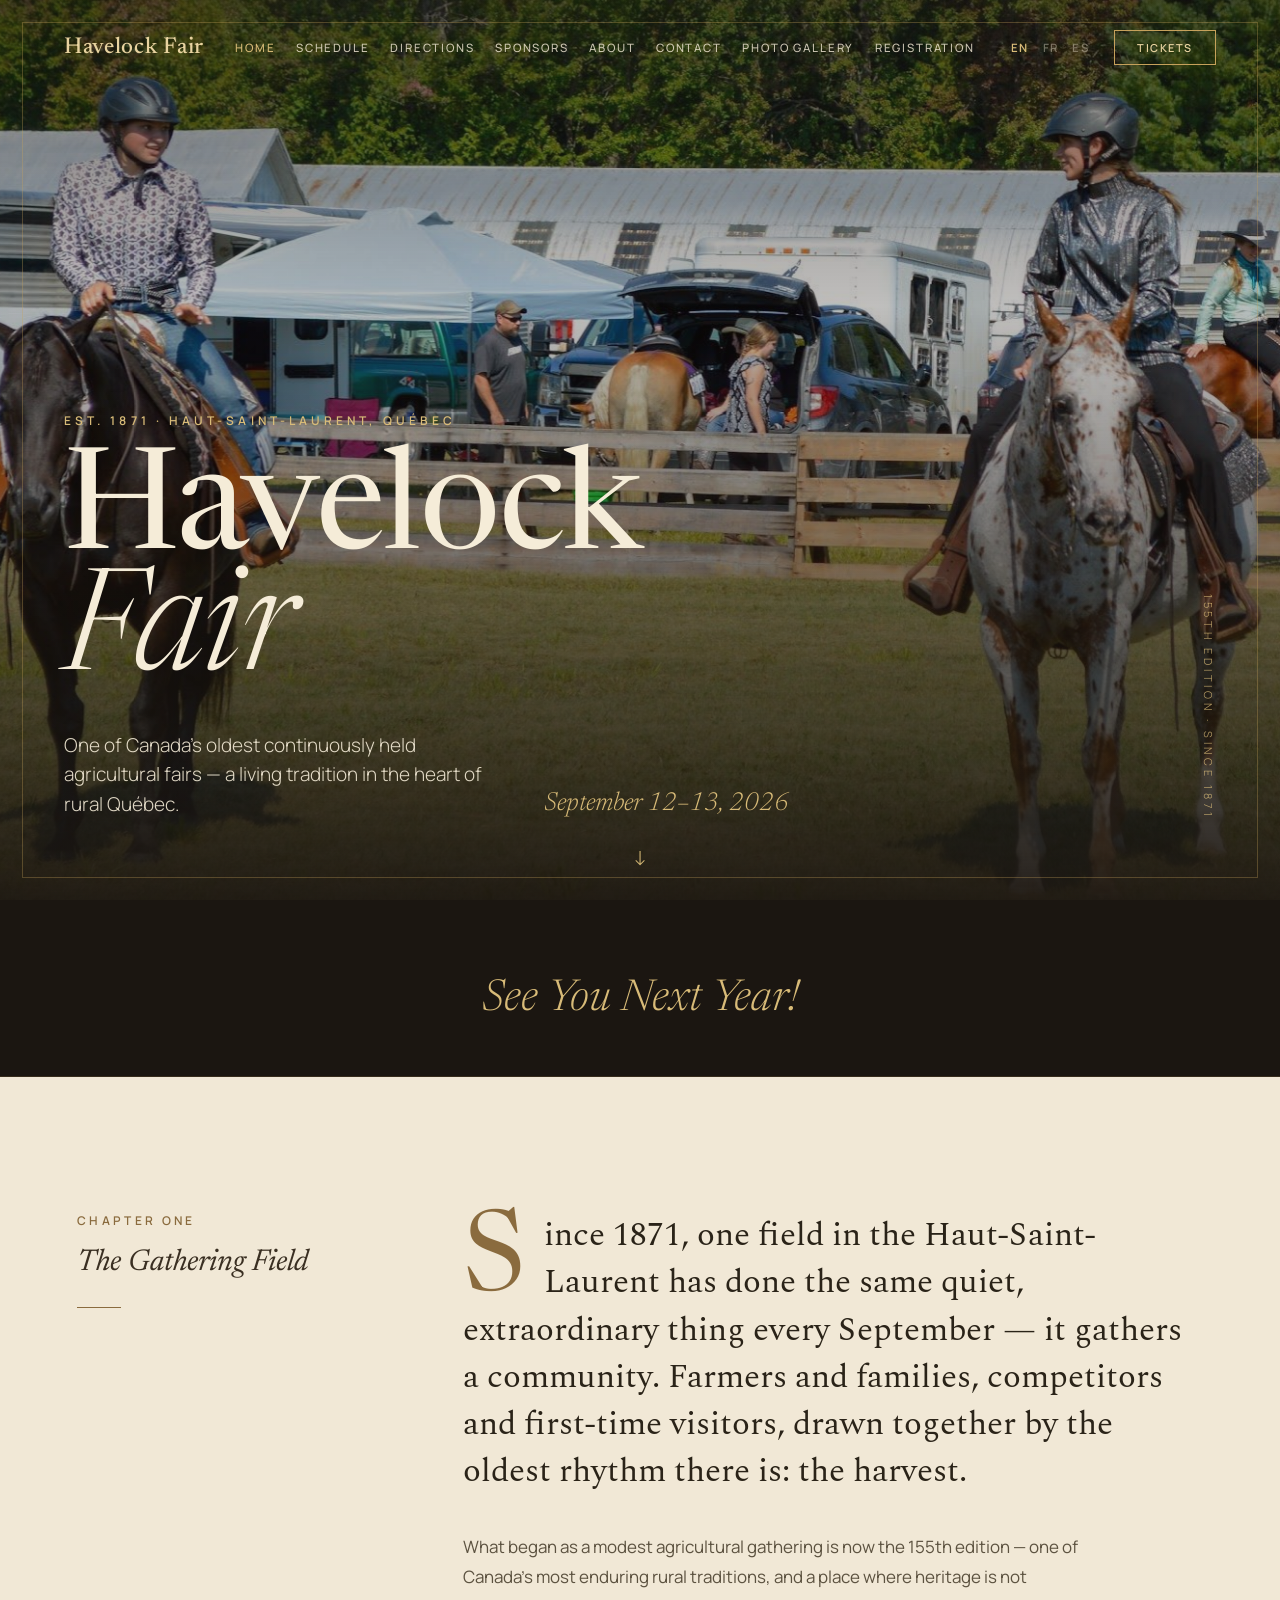
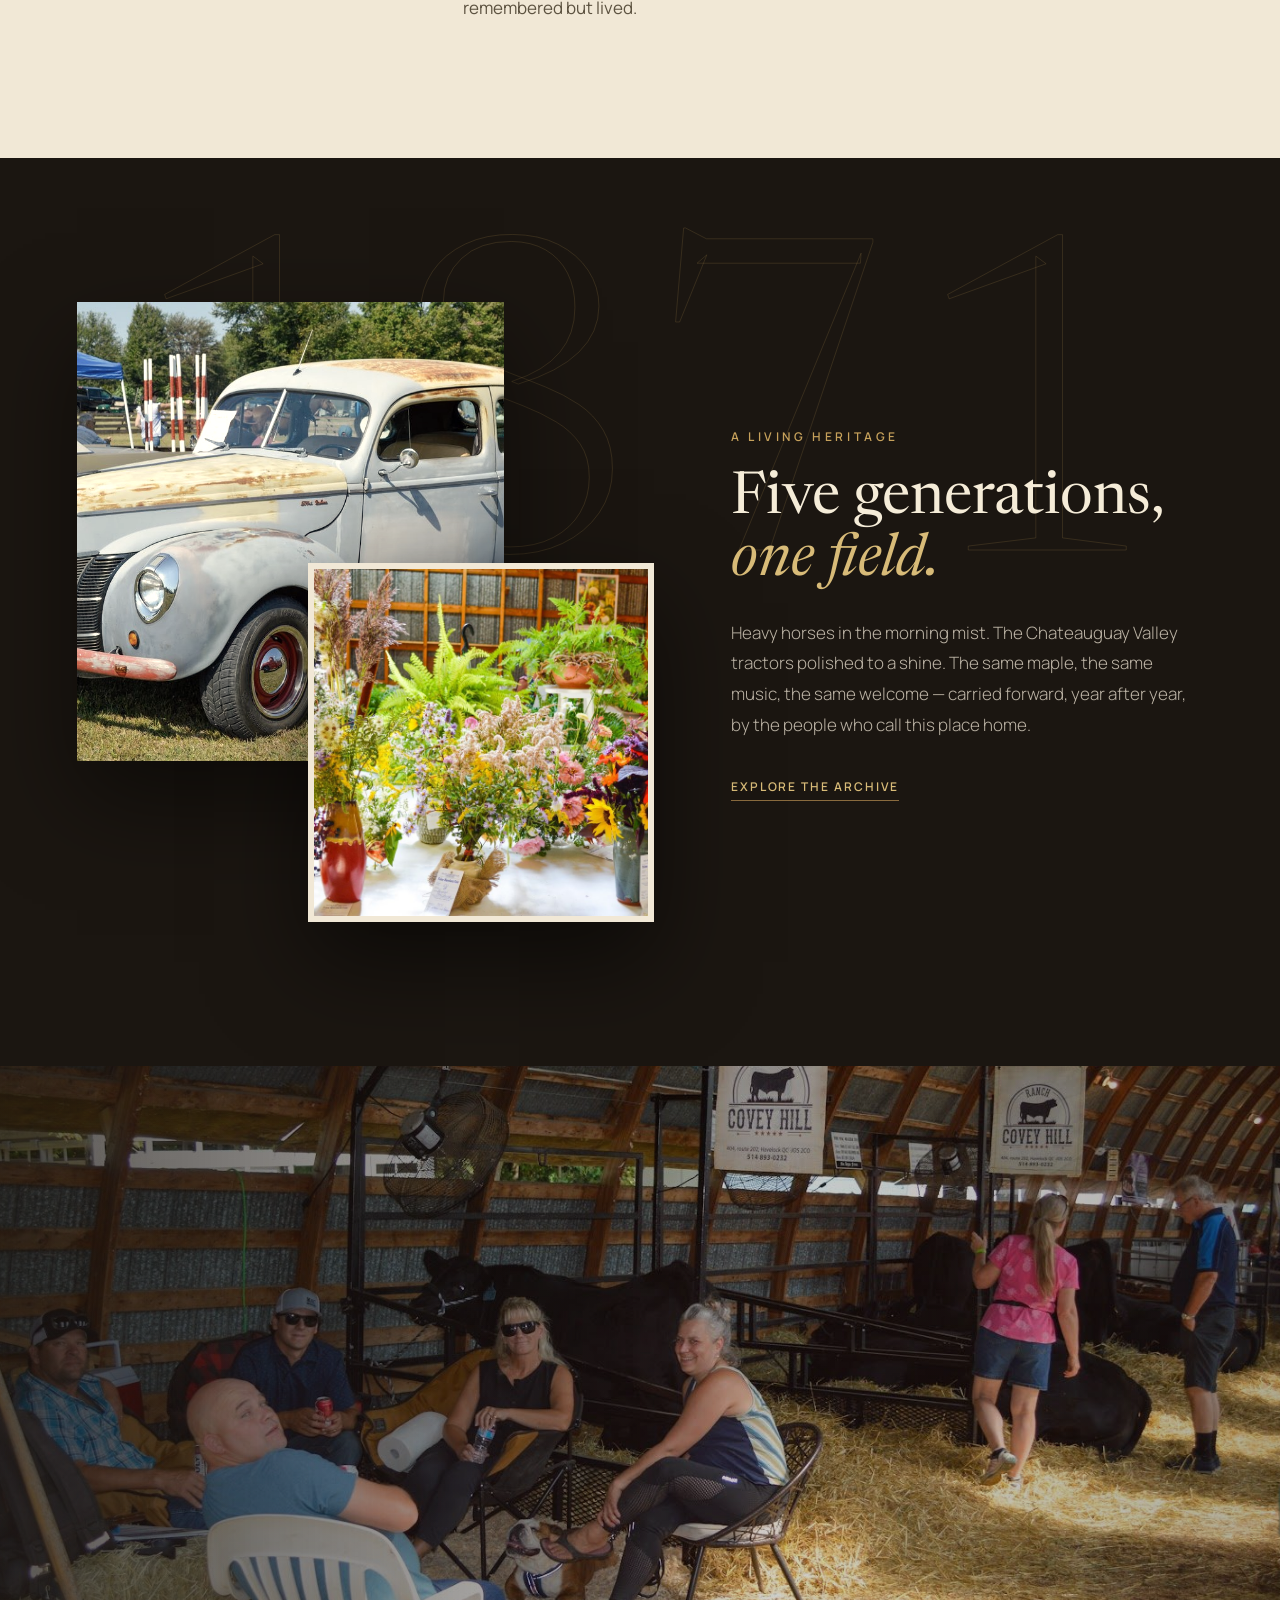
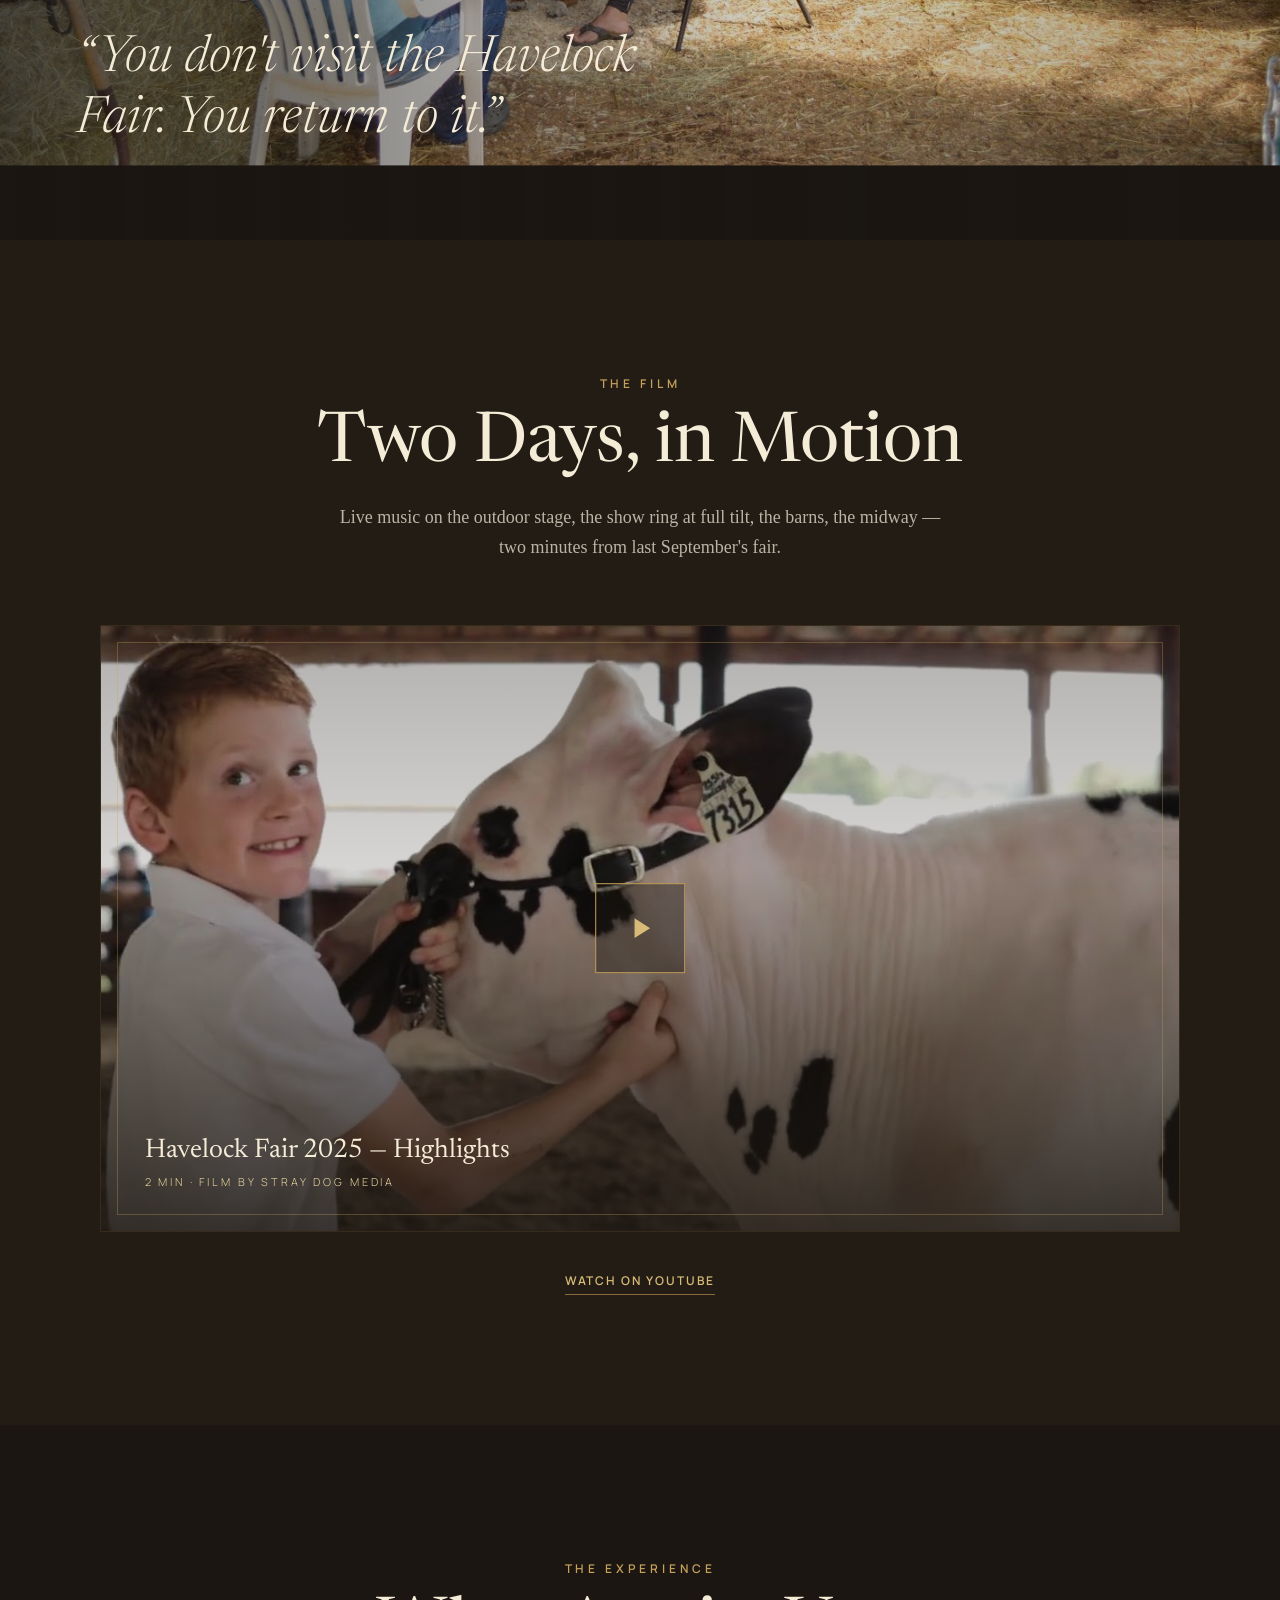
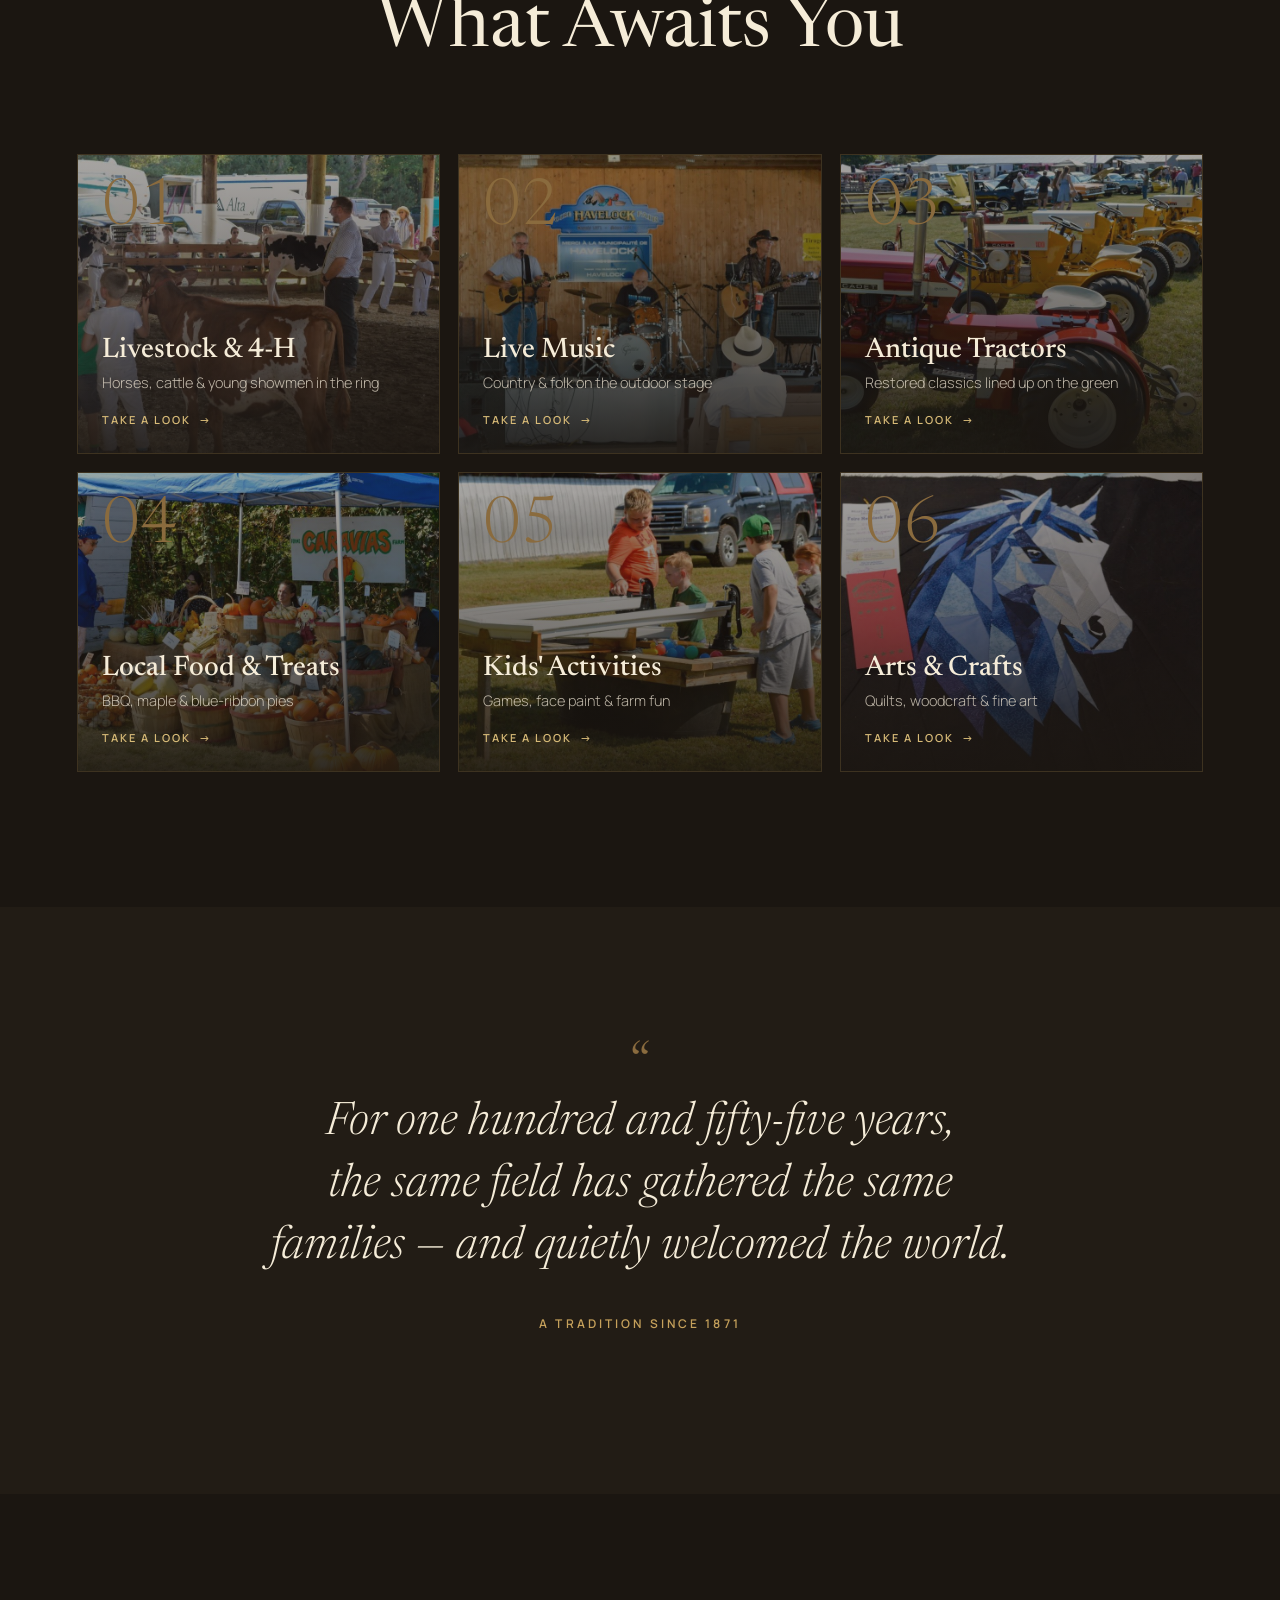
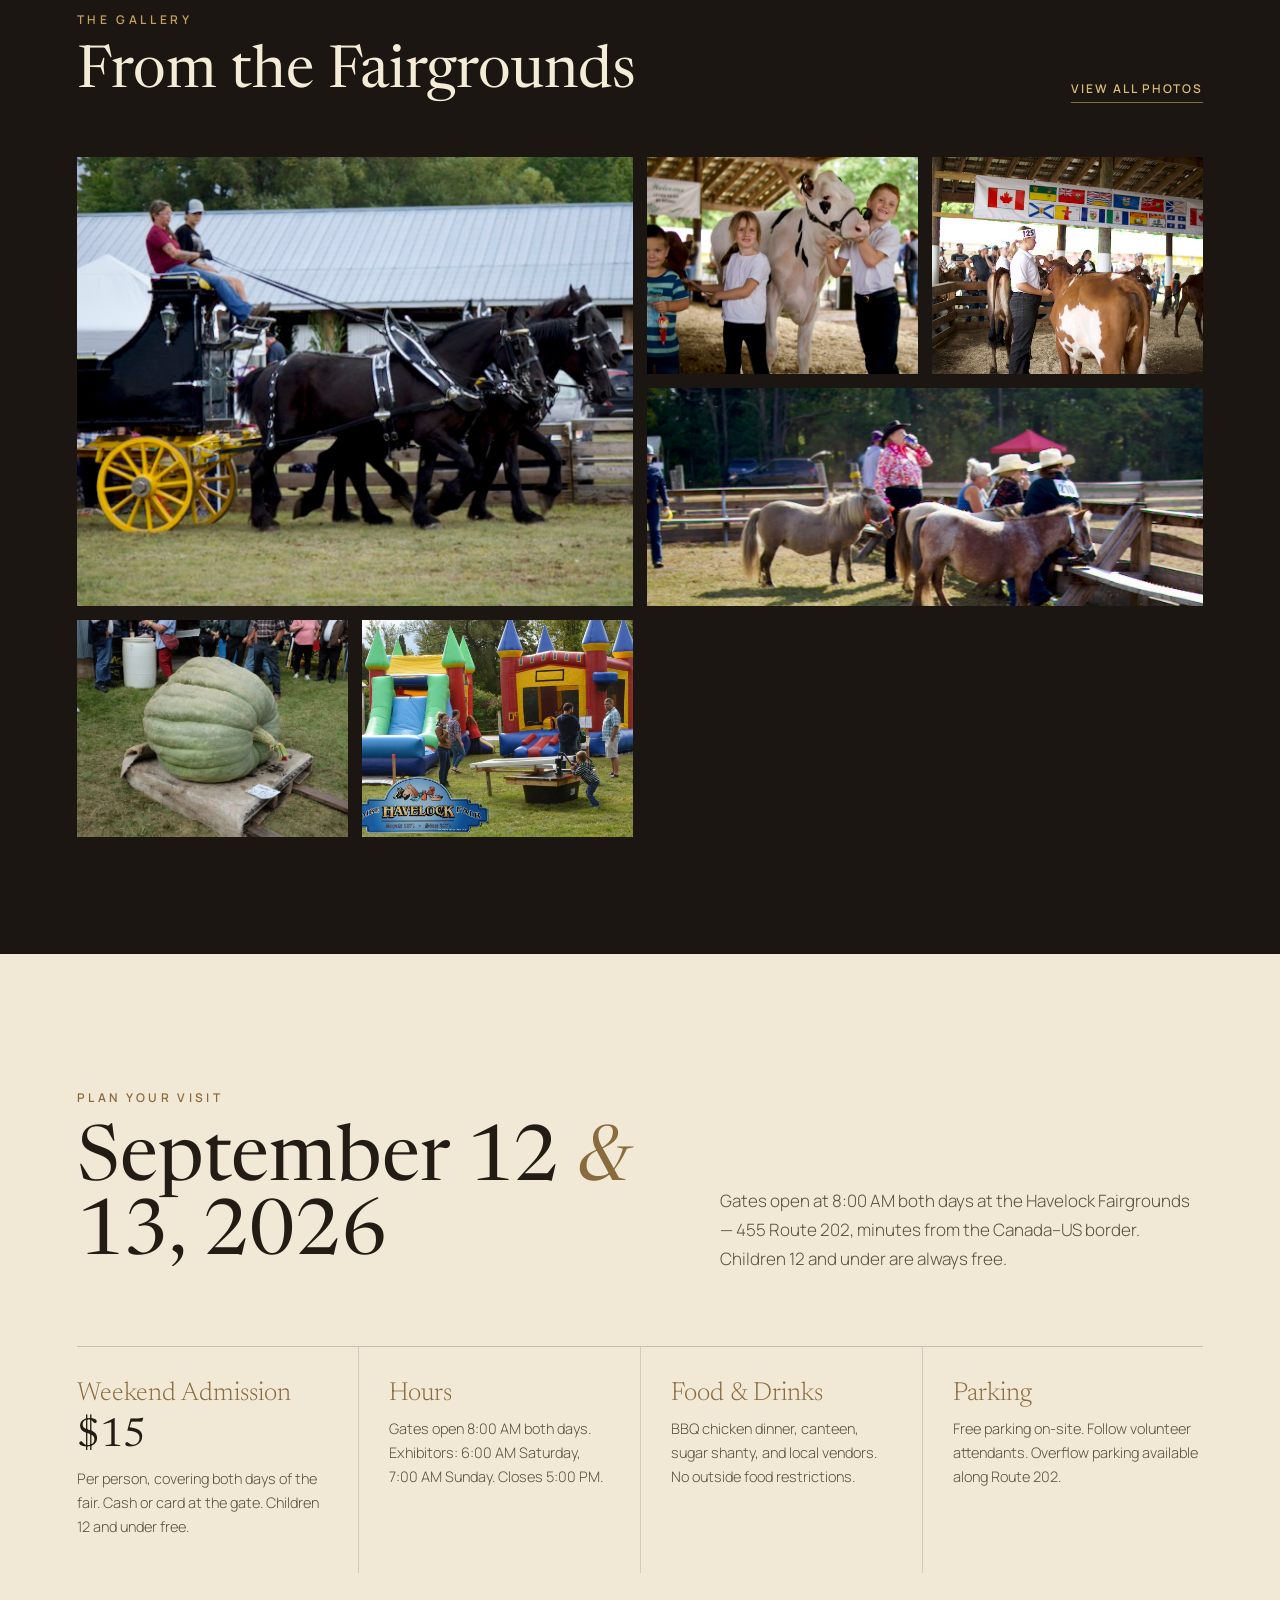
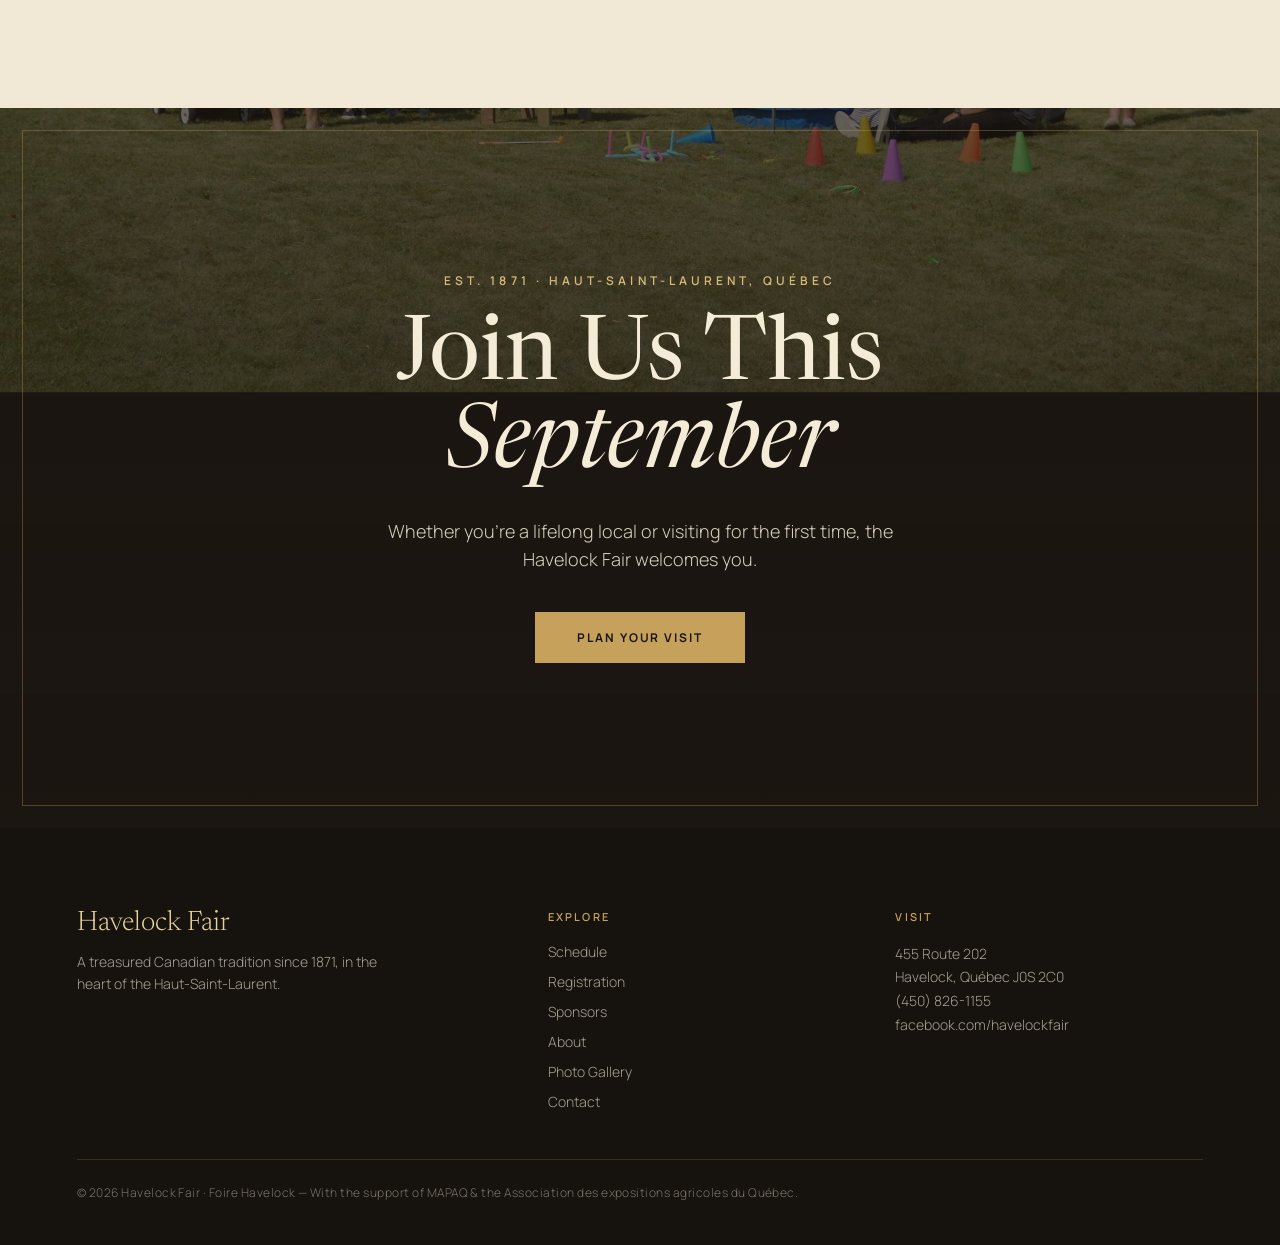
==== commit 50d3ffe2: "Rotating photo hero + "The Film" section on the homepage Hero: the single static photo becomes a fiv" ====
--- a/index.html
+++ b/index.html
@@ -107,8 +107,23 @@
 
   <!-- ========== HERO ========== -->
   <section class="hf-hero">
-    <div class="hf-hero-media">
-      <img src="images/home/hero.jpg" alt="Riders on horseback at the Havelock Fairgrounds">
+    <div class="hf-hero-media" id="hf-hero-media">
+      <img class="hf-hero-slide is-active is-panning" fetchpriority="high"
+           src="images/home/hero/hero-1.jpg"
+           srcset="images/home/hero/hero-1-1100.jpg 1100w, images/home/hero/hero-1.jpg 1600w"
+           sizes="100vw" alt="Riders on horseback at the Havelock Fairgrounds">
+      <img class="hf-hero-slide" alt="" aria-hidden="true" sizes="100vw"
+           data-src="images/home/hero/hero-2.jpg"
+           data-srcset="images/home/hero/hero-2-1100.jpg 1100w, images/home/hero/hero-2.jpg 1600w">
+      <img class="hf-hero-slide" alt="" aria-hidden="true" sizes="100vw"
+           data-src="images/home/hero/hero-3.jpg"
+           data-srcset="images/home/hero/hero-3-1100.jpg 1100w, images/home/hero/hero-3.jpg 1600w">
+      <img class="hf-hero-slide" alt="" aria-hidden="true" sizes="100vw"
+           data-src="images/home/hero/hero-4.jpg"
+           data-srcset="images/home/hero/hero-4-1100.jpg 1100w, images/home/hero/hero-4.jpg 1600w">
+      <img class="hf-hero-slide" alt="" aria-hidden="true" sizes="100vw"
+           data-src="images/home/hero/hero-5.jpg"
+           data-srcset="images/home/hero/hero-5-1100.jpg 1100w, images/home/hero/hero-5.jpg 1600w">
     </div>
     <div class="hf-hero-scrim"></div>
     <div class="hf-frame"></div>
@@ -226,6 +241,40 @@
     </div>
   </section>
 
+  <!-- ========== THE FILM (click-to-load YouTube) ========== -->
+  <section class="hf-film" id="film">
+    <div class="hf-film-inner">
+      <div class="hf-film-head" data-reveal>
+        <div class="hf-eyebrow" data-i18n="film_eyebrow">The Film</div>
+        <h2 class="hf-h2" data-i18n="film_title">Two Days, in Motion</h2>
+        <p class="hf-film-lede" data-i18n="film_lede">Live music on the outdoor stage, the show ring at full tilt, the barns, the midway &mdash; two minutes from last September's fair.</p>
+      </div>
+
+      <div class="hf-film-stage" id="hf-film-stage" data-reveal>
+        <button type="button" class="hf-film-player" id="hf-film-player"
+                data-video="I6Xw78VUZSo"
+                data-i18n-label="film_play_label"
+                aria-label="Play the film: Havelock Fair 2025 highlights">
+          <img src="images/home/film-poster.jpg" alt="" width="1280" height="720" loading="lazy">
+          <span class="hf-film-scrim" aria-hidden="true"></span>
+          <span class="hf-film-inset" aria-hidden="true"></span>
+          <span class="hf-film-play" aria-hidden="true">
+            <svg viewBox="0 0 24 24" width="34" height="34" focusable="false"><path d="M8 5v14l11-7z" fill="currentColor"/></svg>
+          </span>
+          <span class="hf-film-cap">
+            <span class="hf-film-cap-title" data-i18n="film_card_title">Havelock Fair 2025 &mdash; Highlights</span>
+            <span class="hf-film-cap-meta" data-i18n="film_card_meta">2 min &middot; Film by Stray Dog Media</span>
+          </span>
+        </button>
+      </div>
+
+      <div class="hf-film-foot" data-reveal>
+        <a class="hf-link-line" href="https://www.youtube.com/watch?v=I6Xw78VUZSo"
+           target="_blank" rel="noopener" data-i18n="film_youtube">Watch on YouTube</a>
+      </div>
+    </div>
+  </section>
+
   <!-- ========== WHAT AWAITS YOU (spotlight cards) ========== -->
   <section class="hf-fair" id="fair">
     <div class="hf-fair-head" data-reveal>
--- a/css/heritage.css
+++ b/css/heritage.css
@@ -237,12 +237,19 @@
   overflow: hidden;
 }
 .hf-hero-media { position: absolute; inset: 0; }
+/* Rotating hero: slides stack, crossfade, and Ken-Burns while visible.
+   The first slide carries .is-active in the HTML so it shows without JS. */
 .hf-hero-media img {
+  position: absolute;
+  inset: 0;
   width: 100%;
   height: 100%;
   object-fit: cover;
-  animation: hfKen 22s ease-out forwards;
-}
+  opacity: 0;
+  transition: opacity 1600ms ease-in-out;
+}
+.hf-hero-media img.is-active { opacity: 1; }
+.hf-hero-media img.is-panning { animation: hfKen 12s ease-out forwards; }
 @keyframes hfKen {
   0%   { transform: scale(1.02) translate(0, 0); }
   100% { transform: scale(1.14) translate(-1.5%, -1.5%); }
@@ -557,6 +564,131 @@
   line-height: 1.18;
   color: var(--hf-ivory-bright);
   margin: 0;
+}
+
+/* ============================================================
+   THE FILM — click-to-load YouTube facade (no third-party
+   requests until the visitor presses play)
+   ============================================================ */
+.hf-film {
+  background: var(--hf-charcoal);
+  padding: clamp(100px, 15vh, 200px) var(--hf-gutter);
+}
+.hf-film-inner { max-width: var(--hf-max); margin: 0 auto; }
+.hf-film-head { text-align: center; margin-bottom: clamp(44px, 7vh, 78px); }
+.hf-film-head .hf-eyebrow { letter-spacing: 0.32em; margin-bottom: 18px; }
+.hf-film-lede {
+  font-family: var(--hf-body-serif);
+  font-size: 18px;
+  line-height: 1.62;
+  font-weight: 300;
+  color: var(--hf-body-on-dark);
+  max-width: 620px;
+  margin: 24px auto 0;
+  text-wrap: pretty;
+}
+.hf-film-stage {
+  position: relative;
+  max-width: 1080px;
+  margin: 0 auto;
+  aspect-ratio: 16 / 9;
+  background: var(--hf-espresso);
+  border: 1px solid var(--hf-rule);
+  overflow: hidden;
+}
+/* the poster + play affordance, replaced by the iframe on click */
+.hf-film-player {
+  position: absolute;
+  inset: 0;
+  width: 100%;
+  height: 100%;
+  padding: 0;
+  border: 0;
+  background: none;
+  cursor: pointer;
+  display: block;
+  font: inherit;
+  color: inherit;
+}
+.hf-film-player > img {
+  width: 100%;
+  height: 100%;
+  object-fit: cover;
+  transition: transform 900ms cubic-bezier(.2,.6,.2,1), filter 600ms ease;
+  filter: saturate(0.88) contrast(1.02);
+}
+.hf-film-scrim {
+  position: absolute;
+  inset: 0;
+  background: linear-gradient(180deg,
+    rgba(27, 22, 17, 0.34) 0%,
+    rgba(27, 22, 17, 0.18) 40%,
+    rgba(27, 22, 17, 0.82) 100%);
+  transition: background 600ms ease;
+}
+.hf-film-inset {
+  position: absolute;
+  inset: 16px;
+  border: 1px solid var(--hf-frame);
+  pointer-events: none;
+}
+.hf-film-play {
+  position: absolute;
+  top: 50%; left: 50%;
+  transform: translate(-50%, -50%);
+  width: clamp(66px, 7vw, 92px);
+  height: clamp(66px, 7vw, 92px);
+  display: flex;
+  align-items: center;
+  justify-content: center;
+  border: 1px solid var(--hf-gold);
+  background: rgba(27, 22, 17, 0.42);
+  color: var(--hf-gold-bright);
+  transition: background 380ms ease, color 380ms ease, border-color 380ms ease;
+}
+.hf-film-cap {
+  position: absolute;
+  left: clamp(26px, 3.4vw, 46px);
+  bottom: clamp(24px, 3.4vw, 42px);
+  right: clamp(26px, 3.4vw, 46px);
+  display: flex;
+  flex-direction: column;
+  gap: 7px;
+  text-align: left;
+}
+.hf-film-cap-title {
+  font-family: var(--hf-serif);
+  font-size: clamp(19px, 2.1vw, 27px);
+  font-weight: 400;
+  color: var(--hf-ivory-bright);
+  line-height: 1.15;
+}
+.hf-film-cap-meta {
+  font-size: 11px;
+  letter-spacing: 0.26em;
+  text-transform: uppercase;
+  color: var(--hf-gold-warm);
+}
+.hf-film-player:hover > img,
+.hf-film-player:focus-visible > img { transform: scale(1.035); filter: saturate(1) contrast(1.02); }
+.hf-film-player:hover .hf-film-play,
+.hf-film-player:focus-visible .hf-film-play {
+  background: var(--hf-gold);
+  border-color: var(--hf-gold);
+  color: var(--hf-espresso);
+}
+.hf-film-embed {
+  position: absolute;
+  inset: 0;
+  width: 100%;
+  height: 100%;
+  border: 0;
+  display: block;
+}
+.hf-film-foot { text-align: center; margin-top: clamp(28px, 4vh, 44px); }
+@media (max-width: 700px) {
+  .hf-film-inset { inset: 10px; }
+  .hf-film-cap { gap: 5px; }
 }
 
 /* ============================================================
@@ -1105,6 +1237,7 @@
   html { scroll-behavior: auto; }
   .hf-hero-media img,
   .hf-spot-stage img.on { animation: none !important; }
+  .hf-hero-media img { transition: none; }
   .hf-hero-cue { animation: none; }
   .hf-spot.open, .hf-spot-panel { animation: none; }
 }
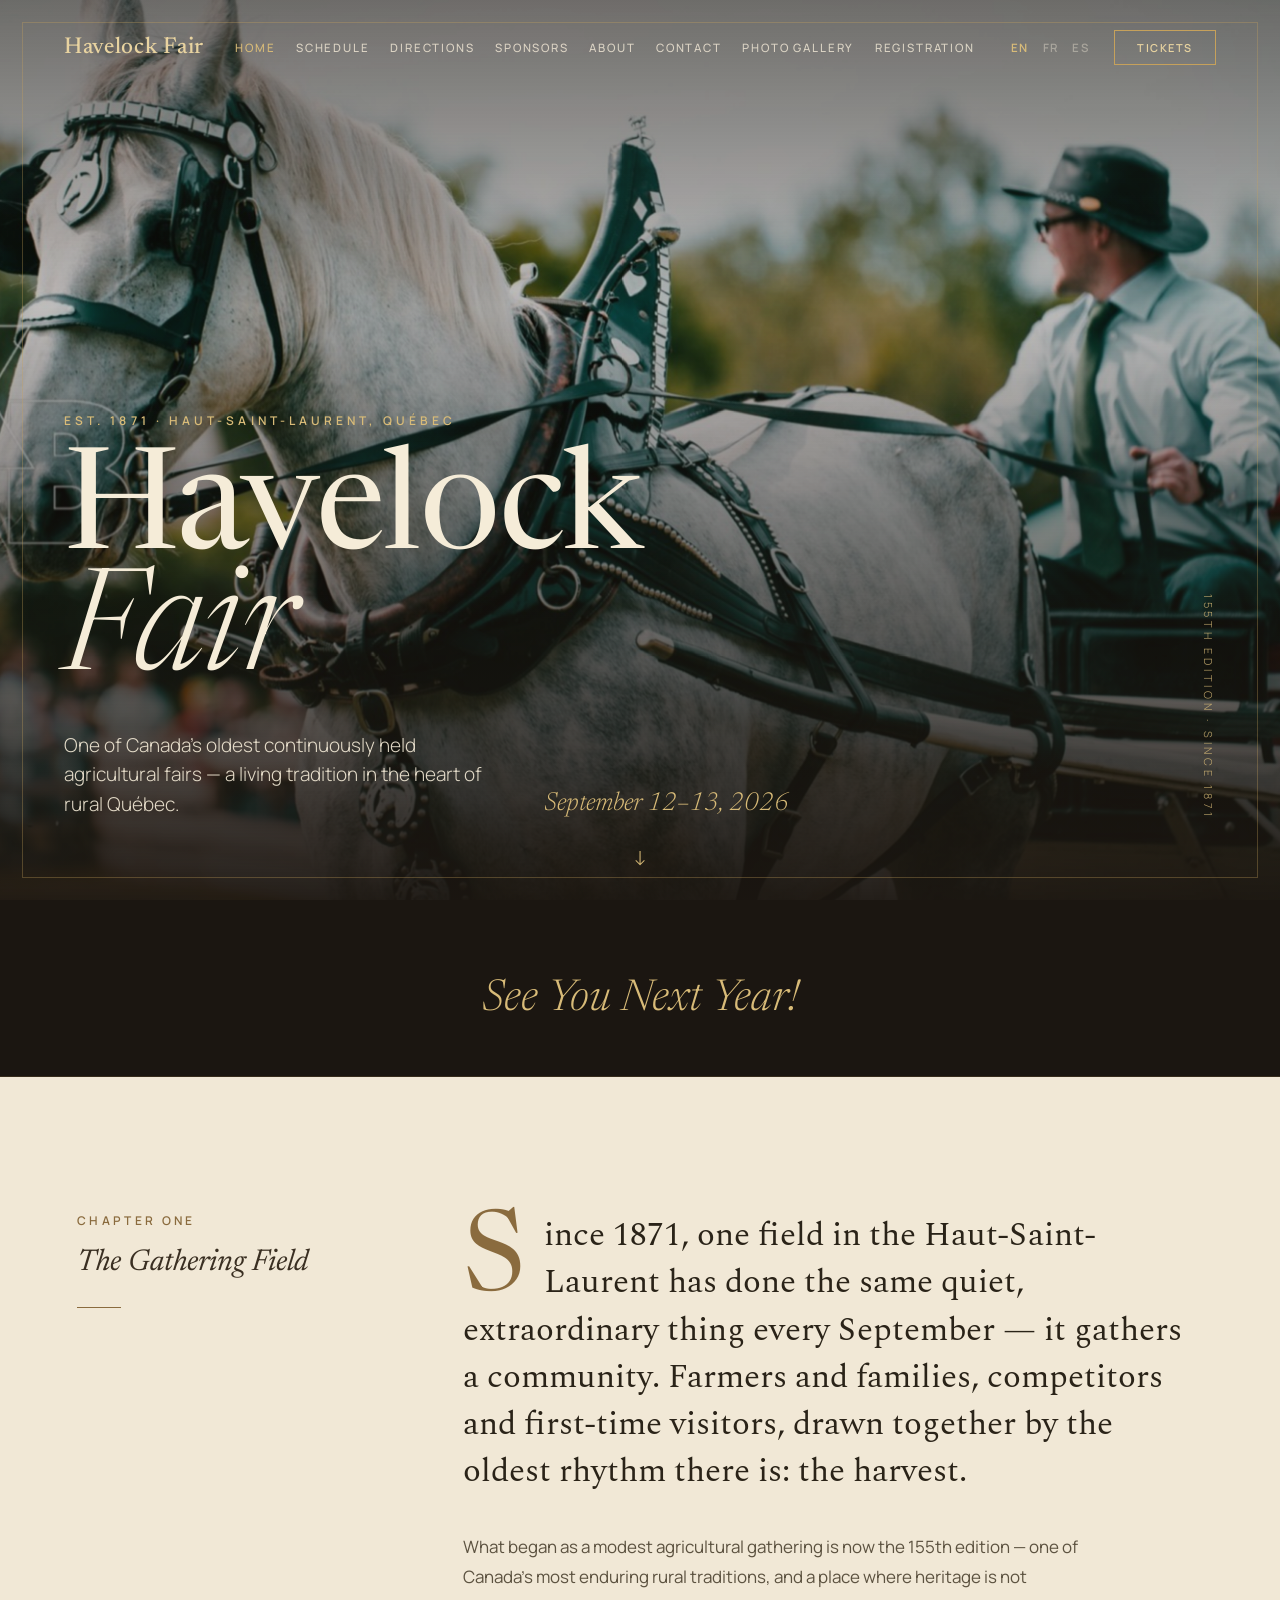
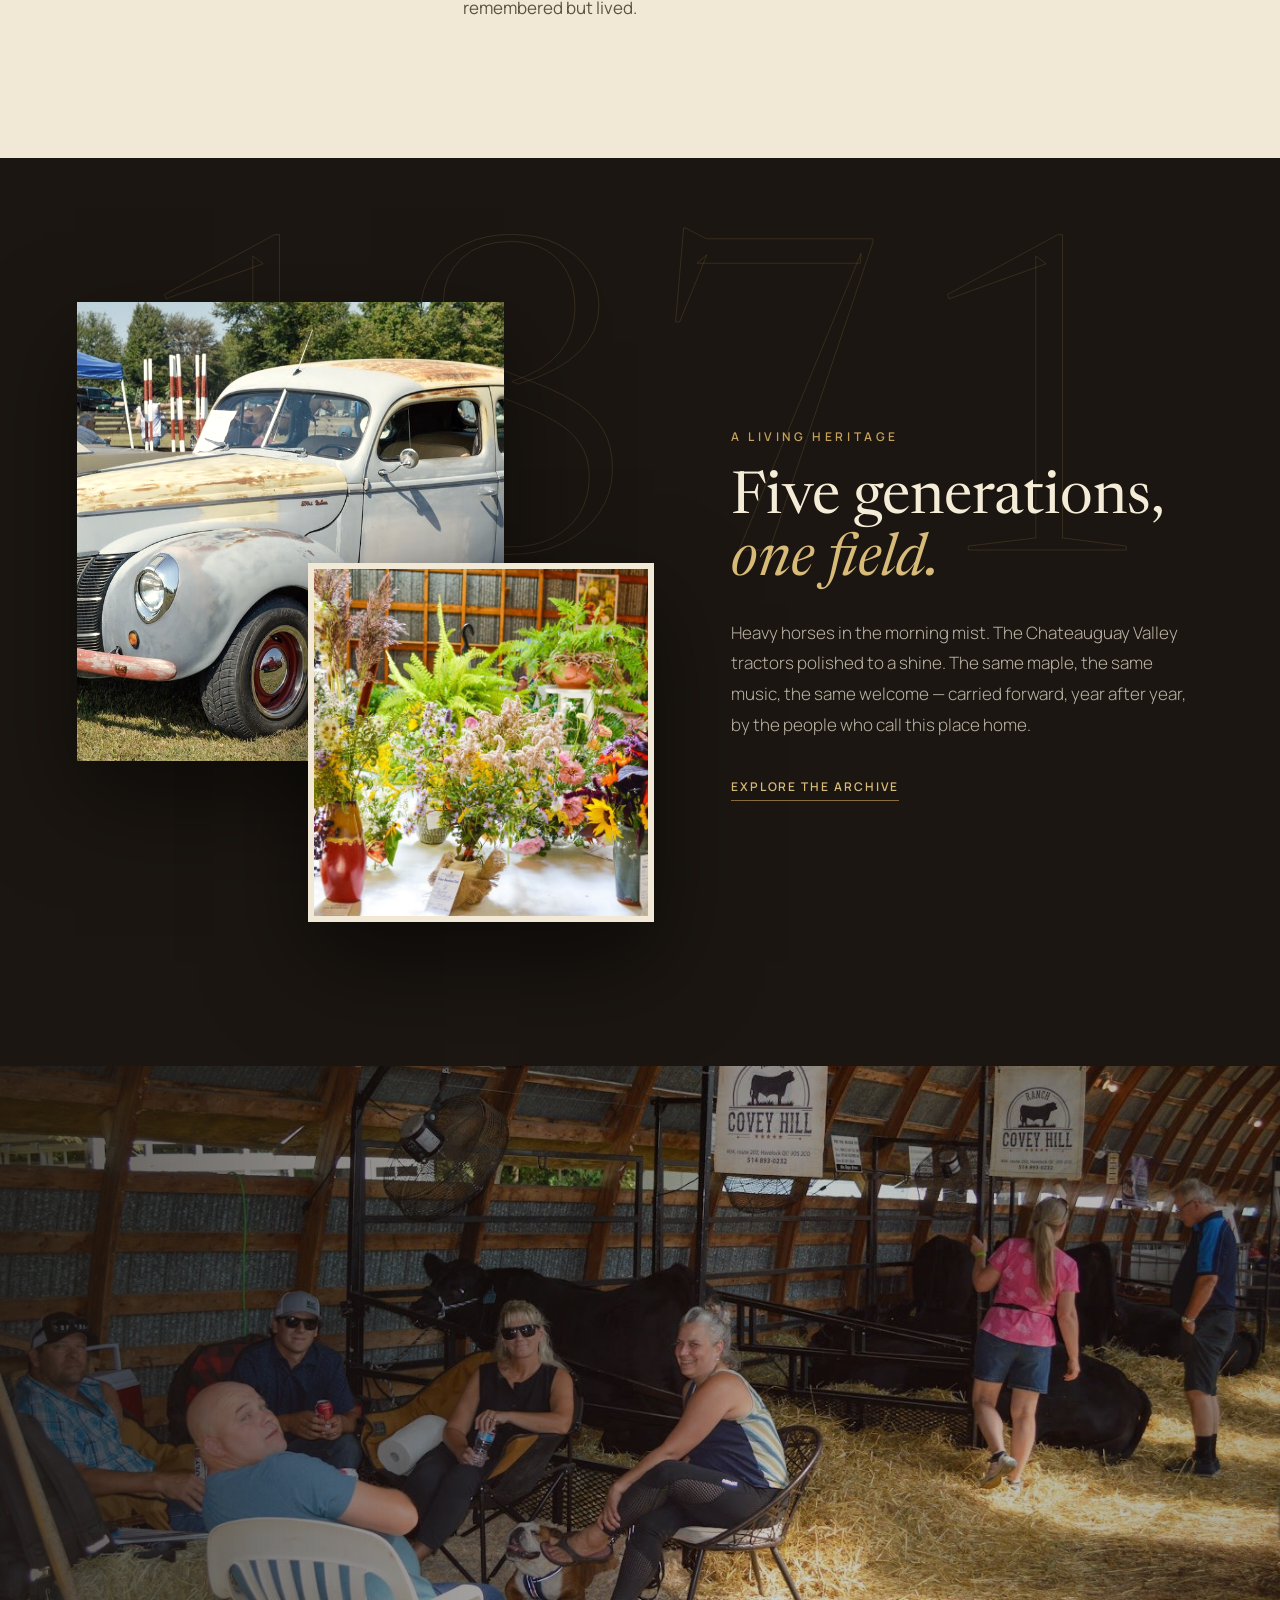
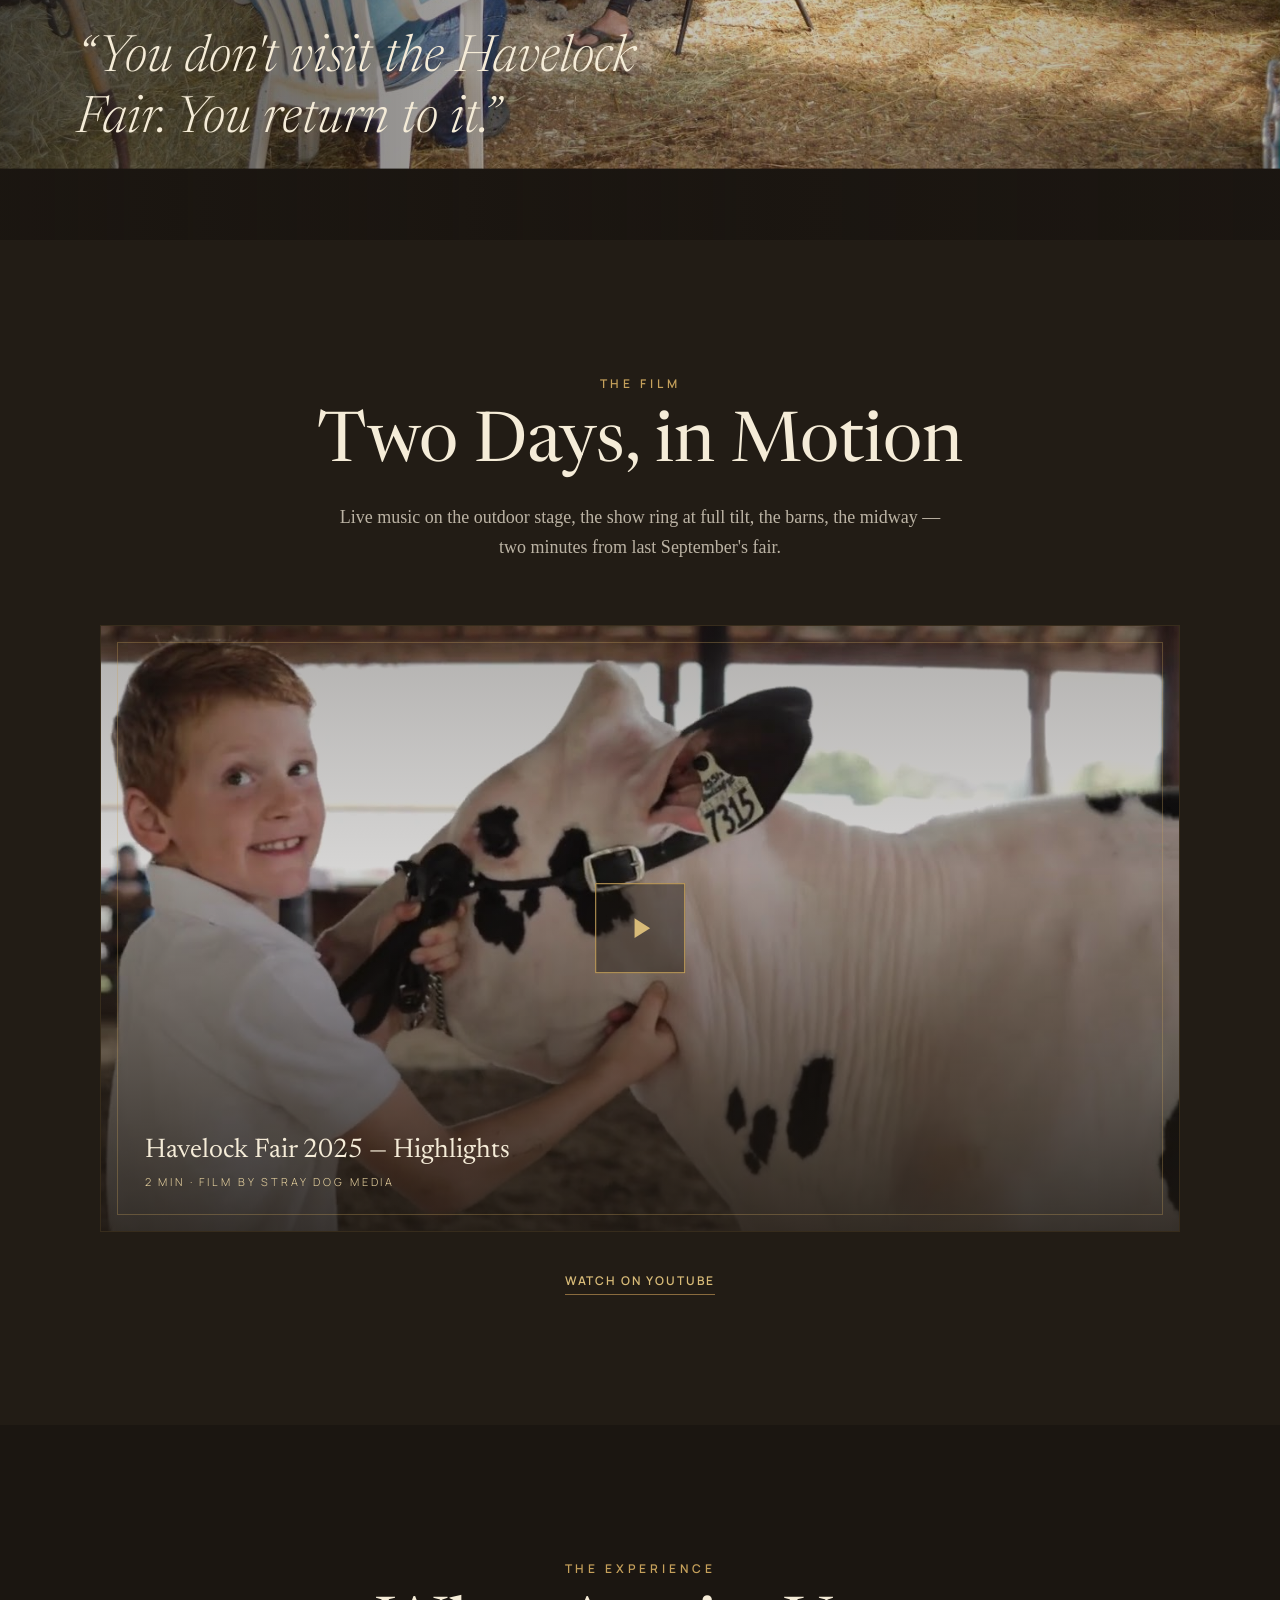
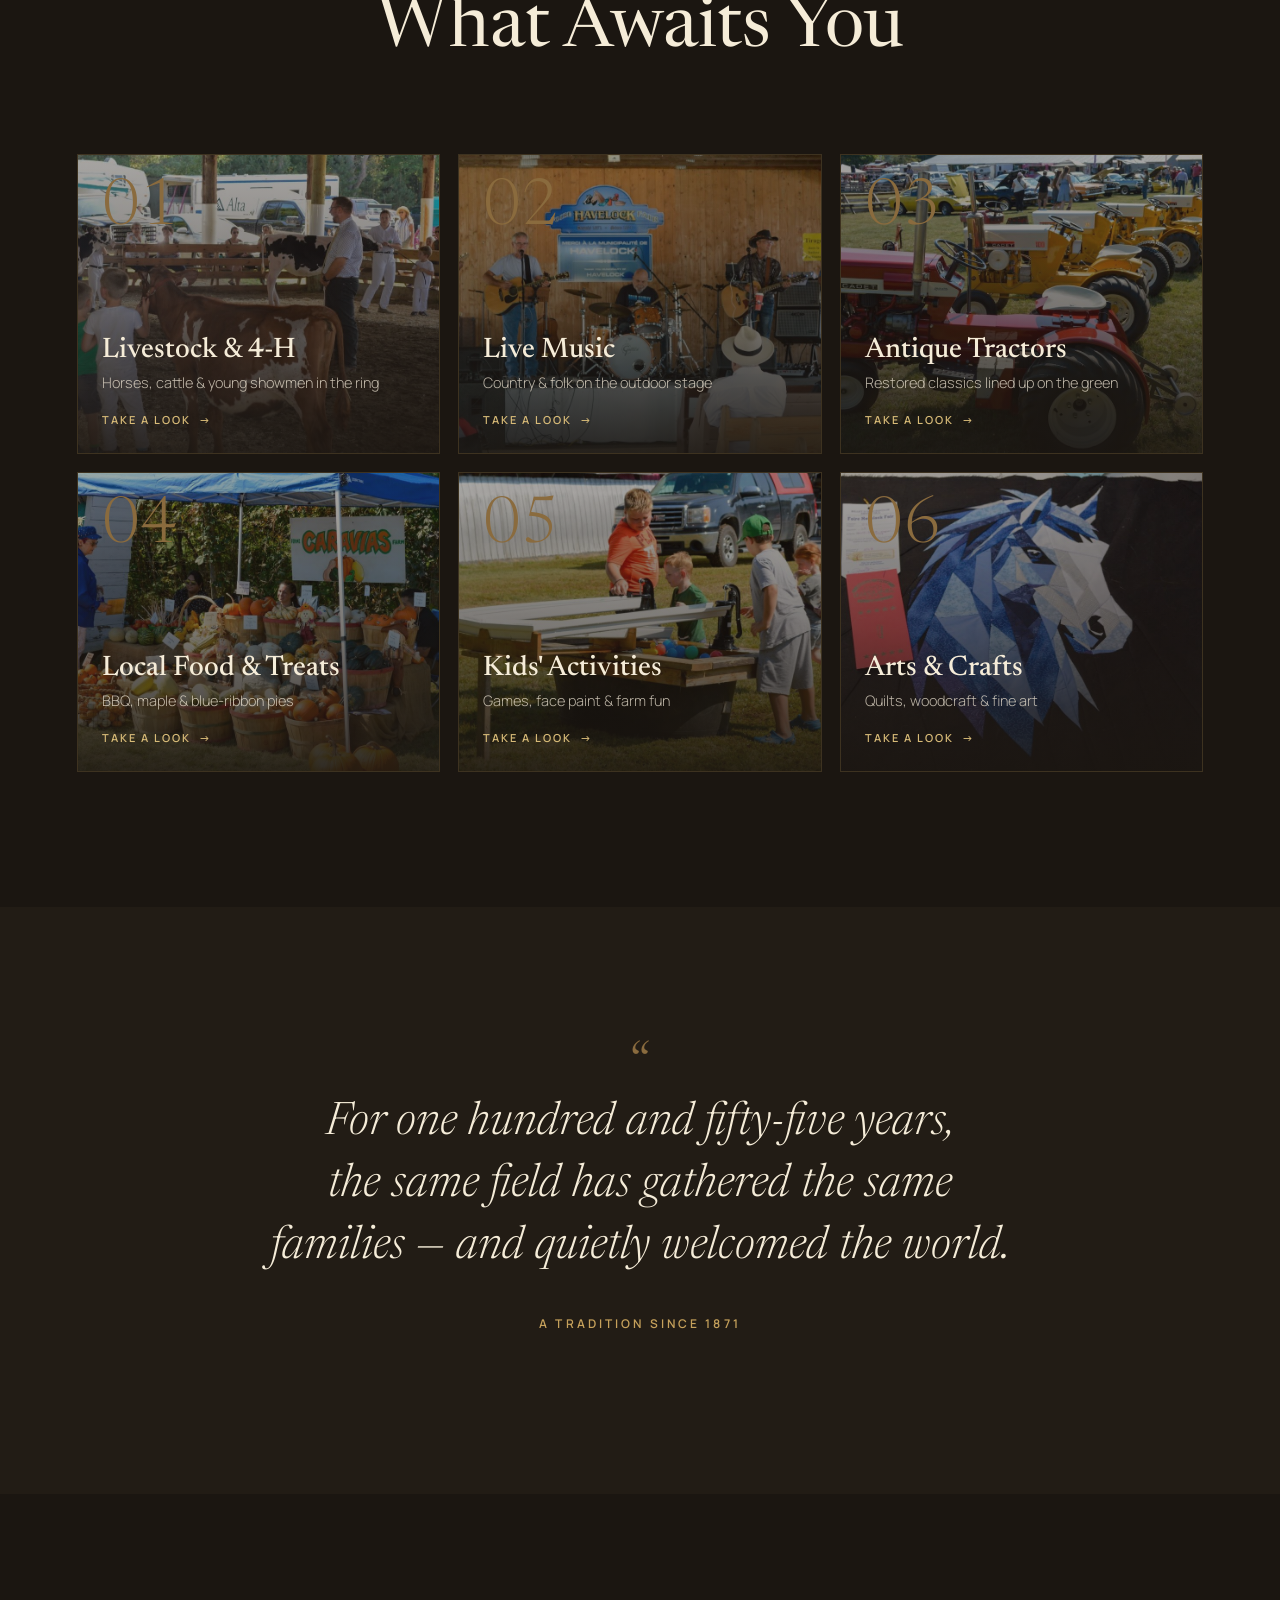
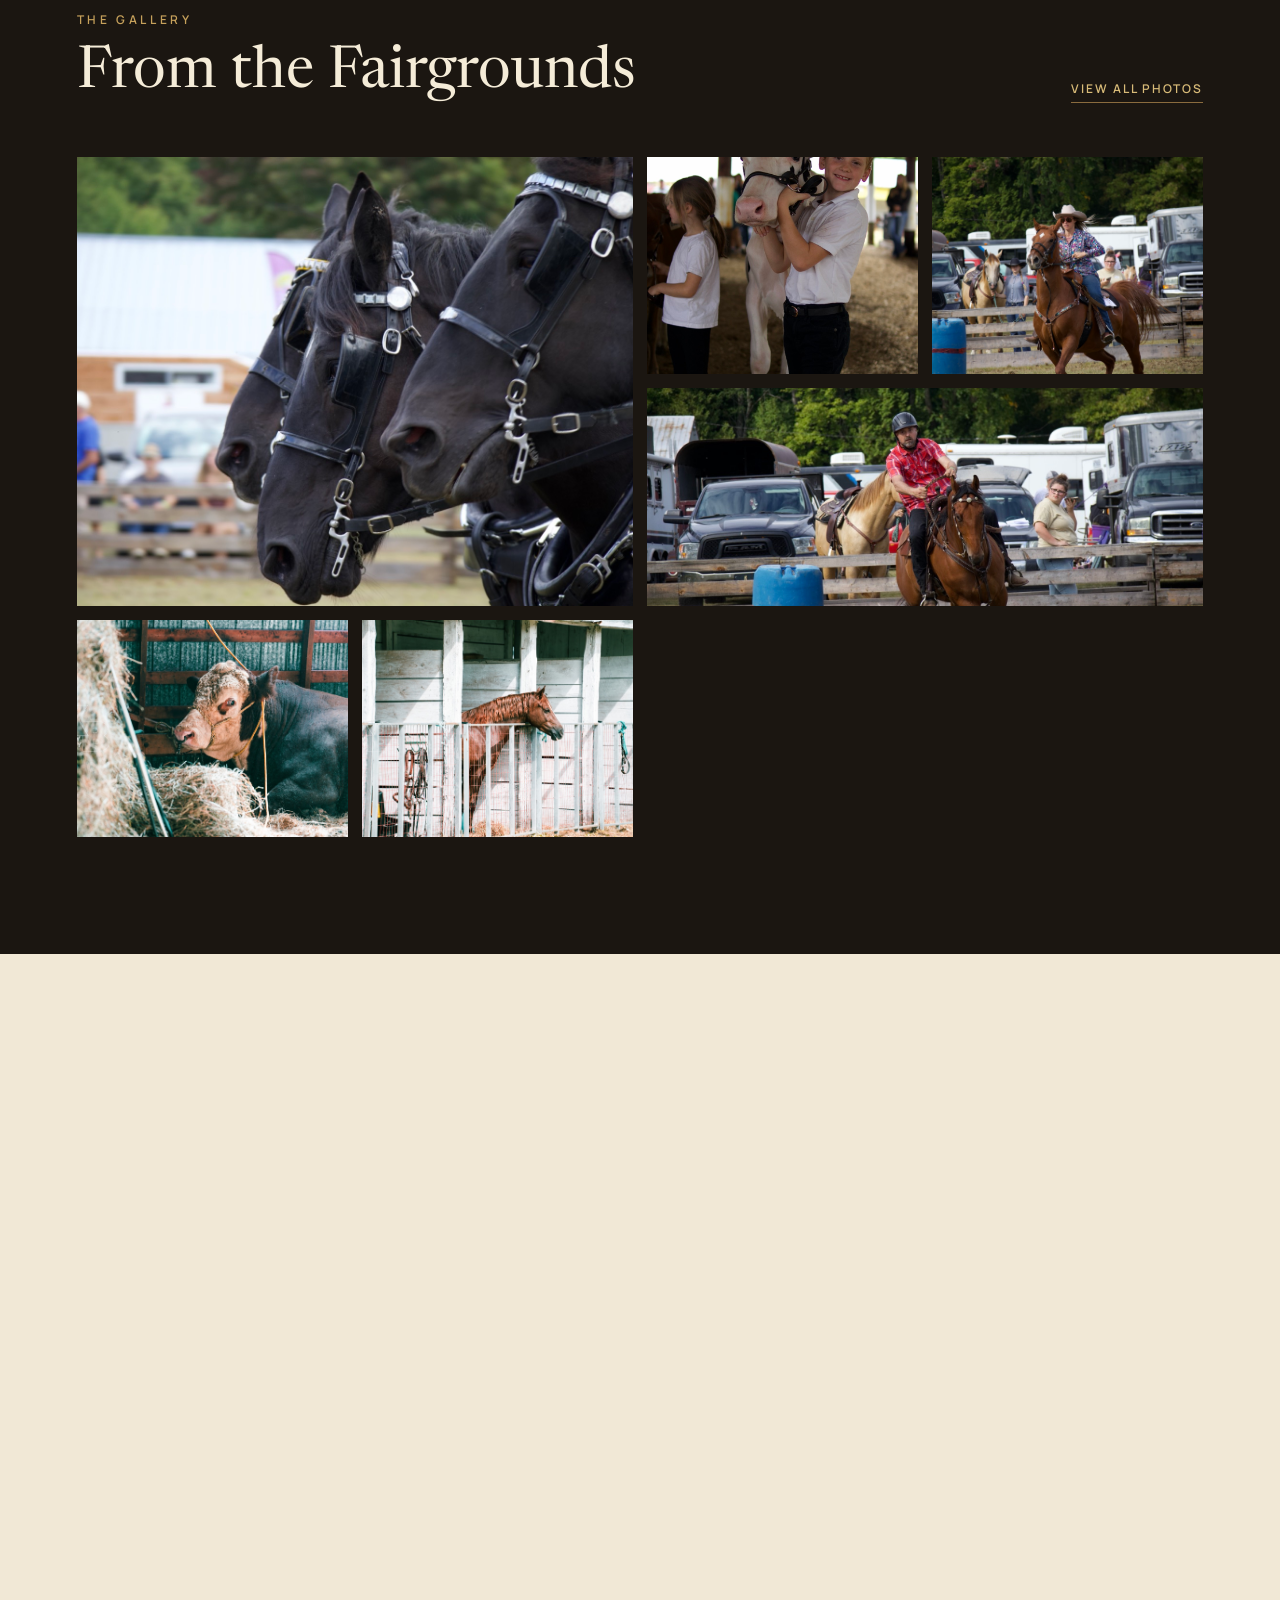
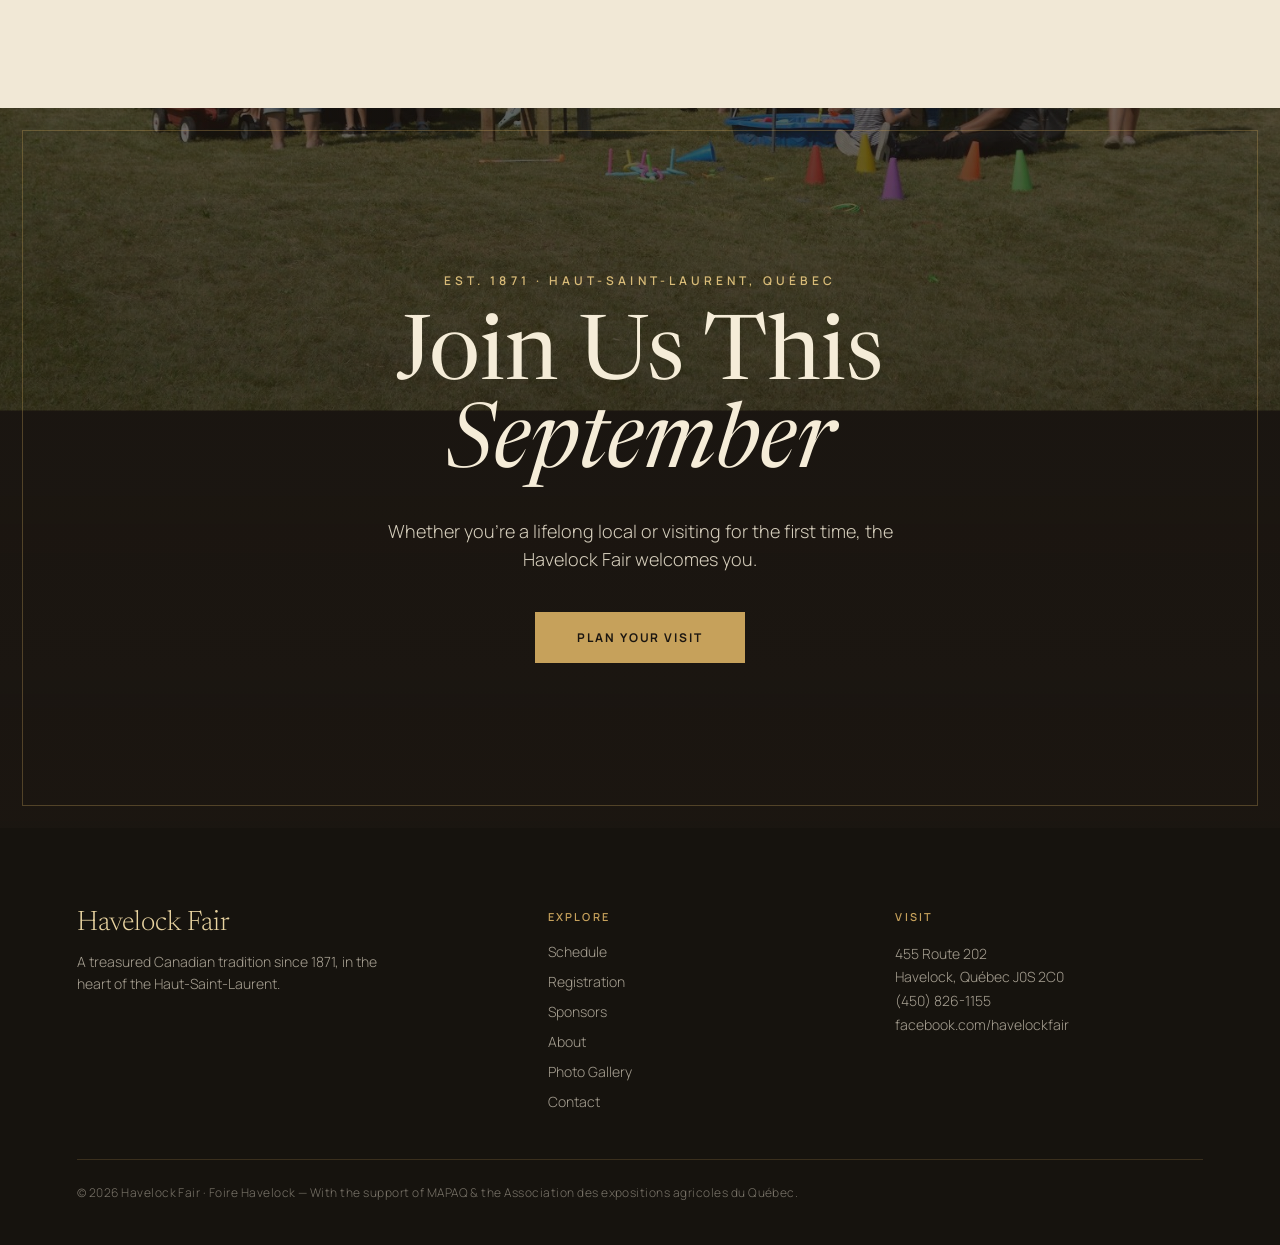
==== commit 5f623ab1: "New 2025 fair photography across the hero, gallery and interior pages Incorporates the "Pics to give" ====
--- a/index.html
+++ b/index.html
@@ -111,7 +111,7 @@
       <img class="hf-hero-slide is-active is-panning" fetchpriority="high"
            src="images/home/hero/hero-1.jpg"
            srcset="images/home/hero/hero-1-1100.jpg 1100w, images/home/hero/hero-1.jpg 1600w"
-           sizes="100vw" alt="Riders on horseback at the Havelock Fairgrounds">
+           sizes="100vw" alt="A dapple-grey driving horse and its driver in the ring at the Havelock Fair">
       <img class="hf-hero-slide" alt="" aria-hidden="true" sizes="100vw"
            data-src="images/home/hero/hero-2.jpg"
            data-srcset="images/home/hero/hero-2-1100.jpg 1100w, images/home/hero/hero-2.jpg 1600w">
@@ -124,6 +124,9 @@
       <img class="hf-hero-slide" alt="" aria-hidden="true" sizes="100vw"
            data-src="images/home/hero/hero-5.jpg"
            data-srcset="images/home/hero/hero-5-1100.jpg 1100w, images/home/hero/hero-5.jpg 1600w">
+      <img class="hf-hero-slide" alt="" aria-hidden="true" sizes="100vw"
+           data-src="images/home/hero/hero-6.jpg"
+           data-srcset="images/home/hero/hero-6-1100.jpg 1100w, images/home/hero/hero-6.jpg 1600w">
     </div>
     <div class="hf-hero-scrim"></div>
     <div class="hf-frame"></div>
@@ -357,12 +360,12 @@
         <a href="pages/gallery.html" class="hf-link-line" data-i18n="gal_cta">View All Photos</a>
       </div>
       <div class="hf-mosaic" data-reveal>
-        <img src="images/gallery/fair-2025-01.jpg" alt="Heavy-horse team and wagon" class="span2x2">
-        <img src="images/gallery/fair-2025-02.jpg" alt="Children showing a dairy cow">
-        <img src="images/gallery/fair-2025-03.jpg" alt="Cattle judging under the flags">
-        <img src="images/gallery/fair-2025-05.jpg" alt="Miniature horses at the rail" class="span2w">
-        <img src="images/gallery/fair-2025-13.jpg" alt="Giant prize pumpkin">
-        <img src="images/gallery/fair-2025-15.jpg" alt="Children's bouncy castle">
+        <img src="images/gallery/percheron-pair.jpg" alt="A pair of black Percherons in harness" class="span2x2" loading="lazy">
+        <img src="images/gallery/showmen-calf.jpg" alt="Two young showmen with their calf" loading="lazy">
+        <img src="images/gallery/cowgirl-canter.jpg" alt="A rider cantering in the gymkhana ring" loading="lazy">
+        <img src="images/gallery/barrel-racing.jpg" alt="Barrel racing at full gallop" class="span2w" loading="lazy">
+        <img src="images/gallery/hereford-in-hay.jpg" alt="A Hereford resting in the cattle barn" loading="lazy">
+        <img src="images/gallery/horse-in-stable.jpg" alt="A horse looking out from the stables" loading="lazy">
       </div>
     </div>
   </section>
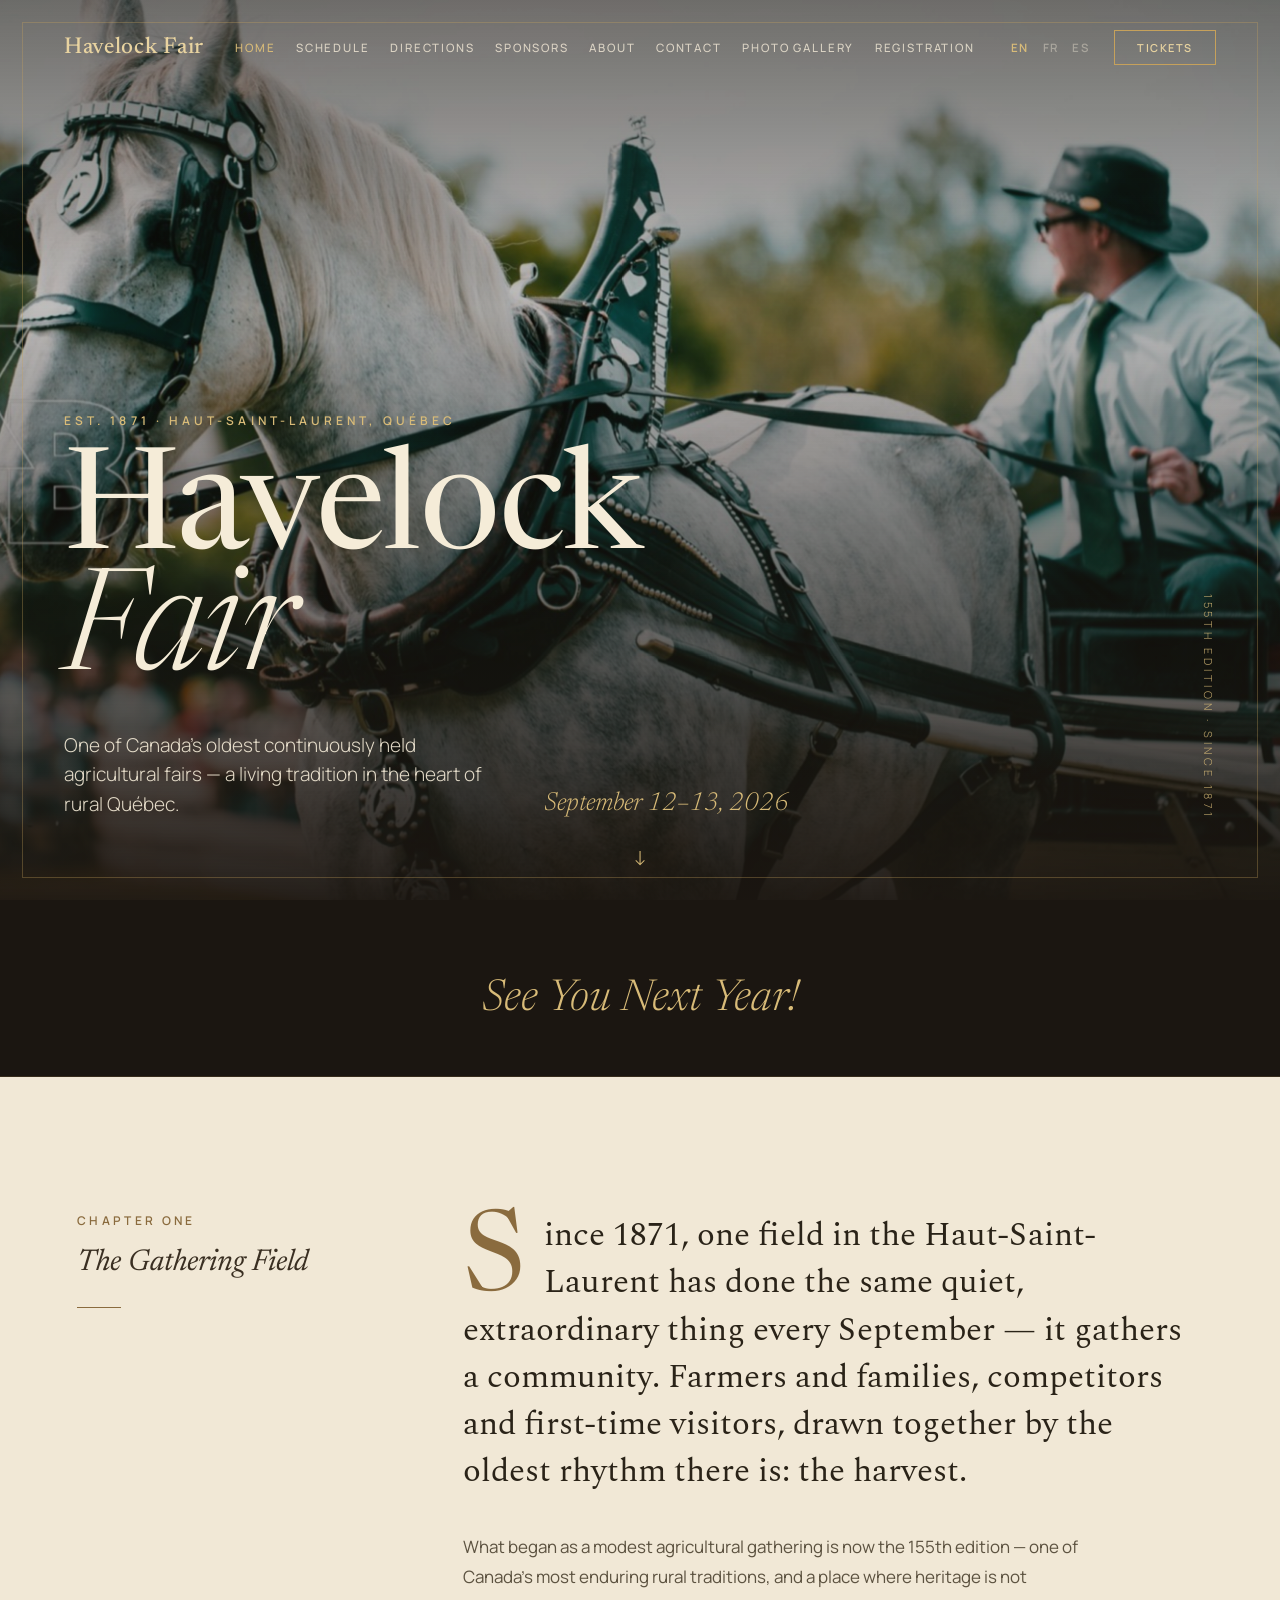
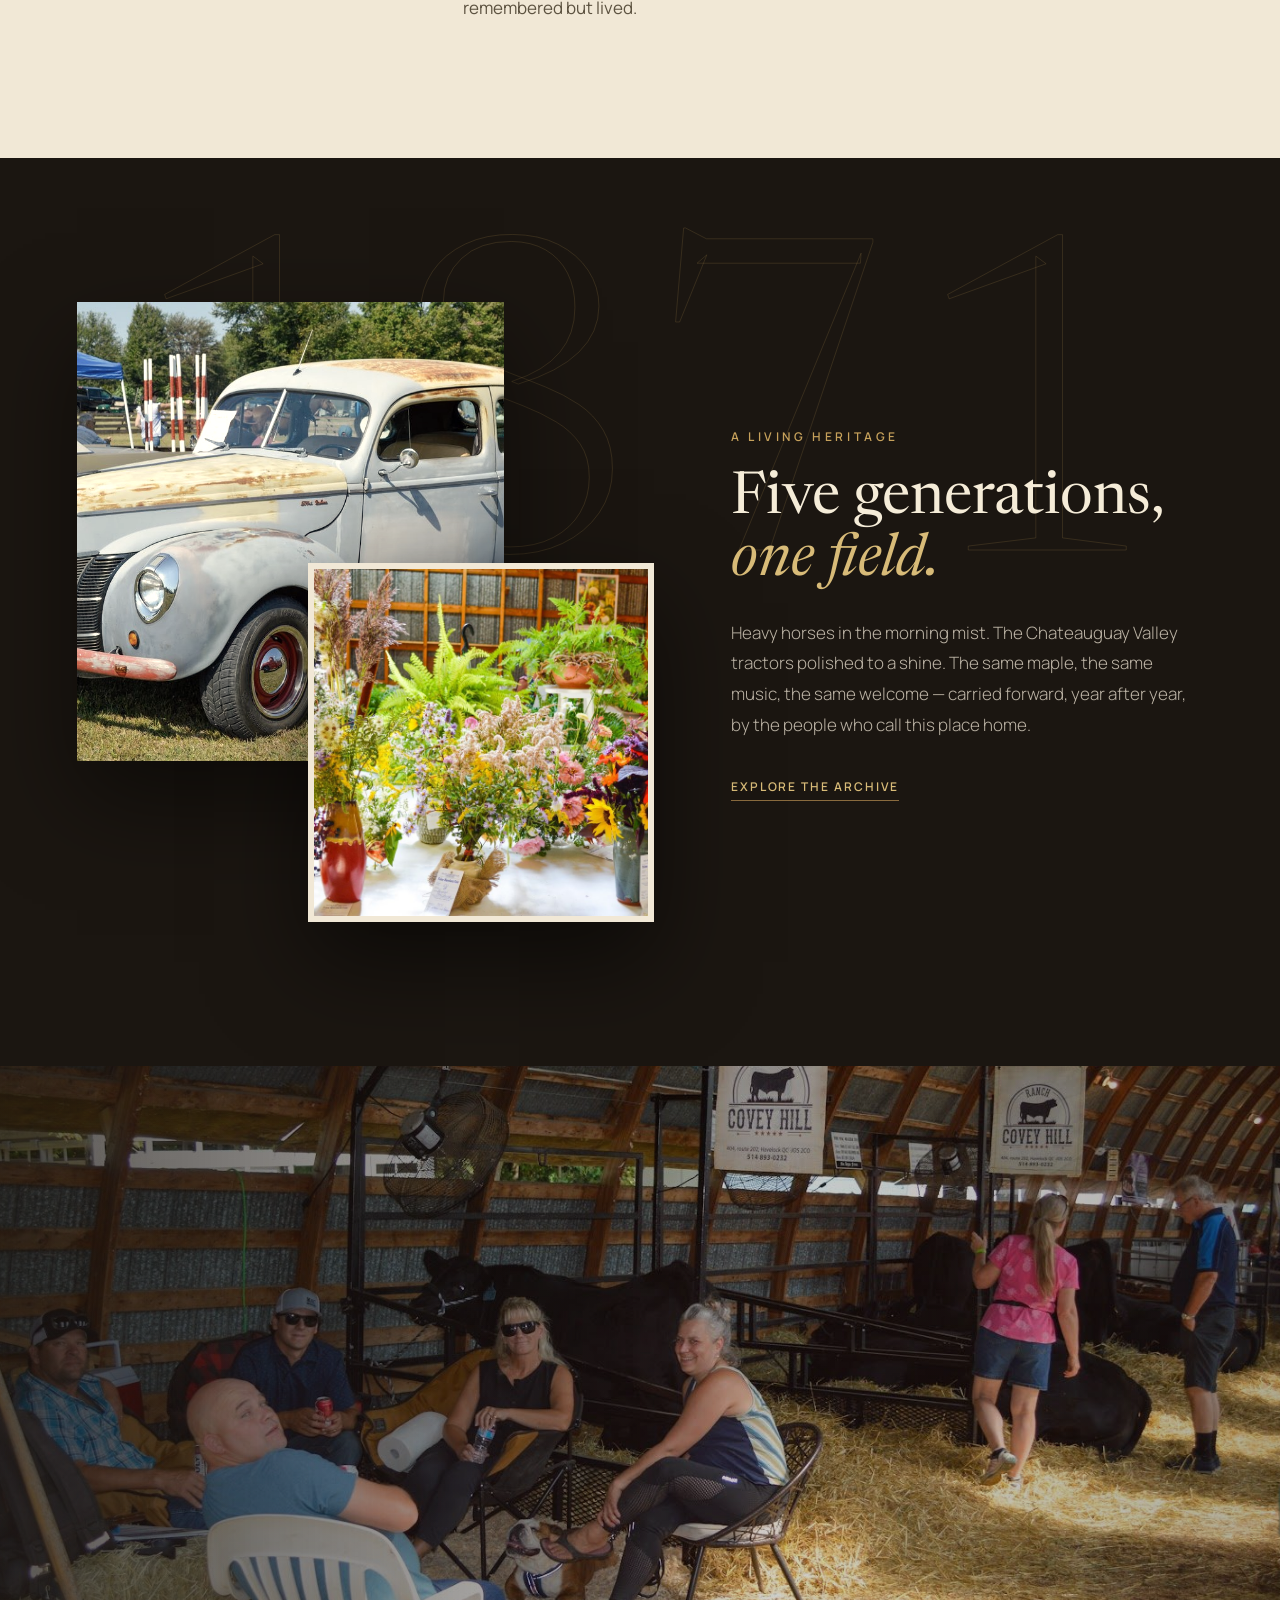
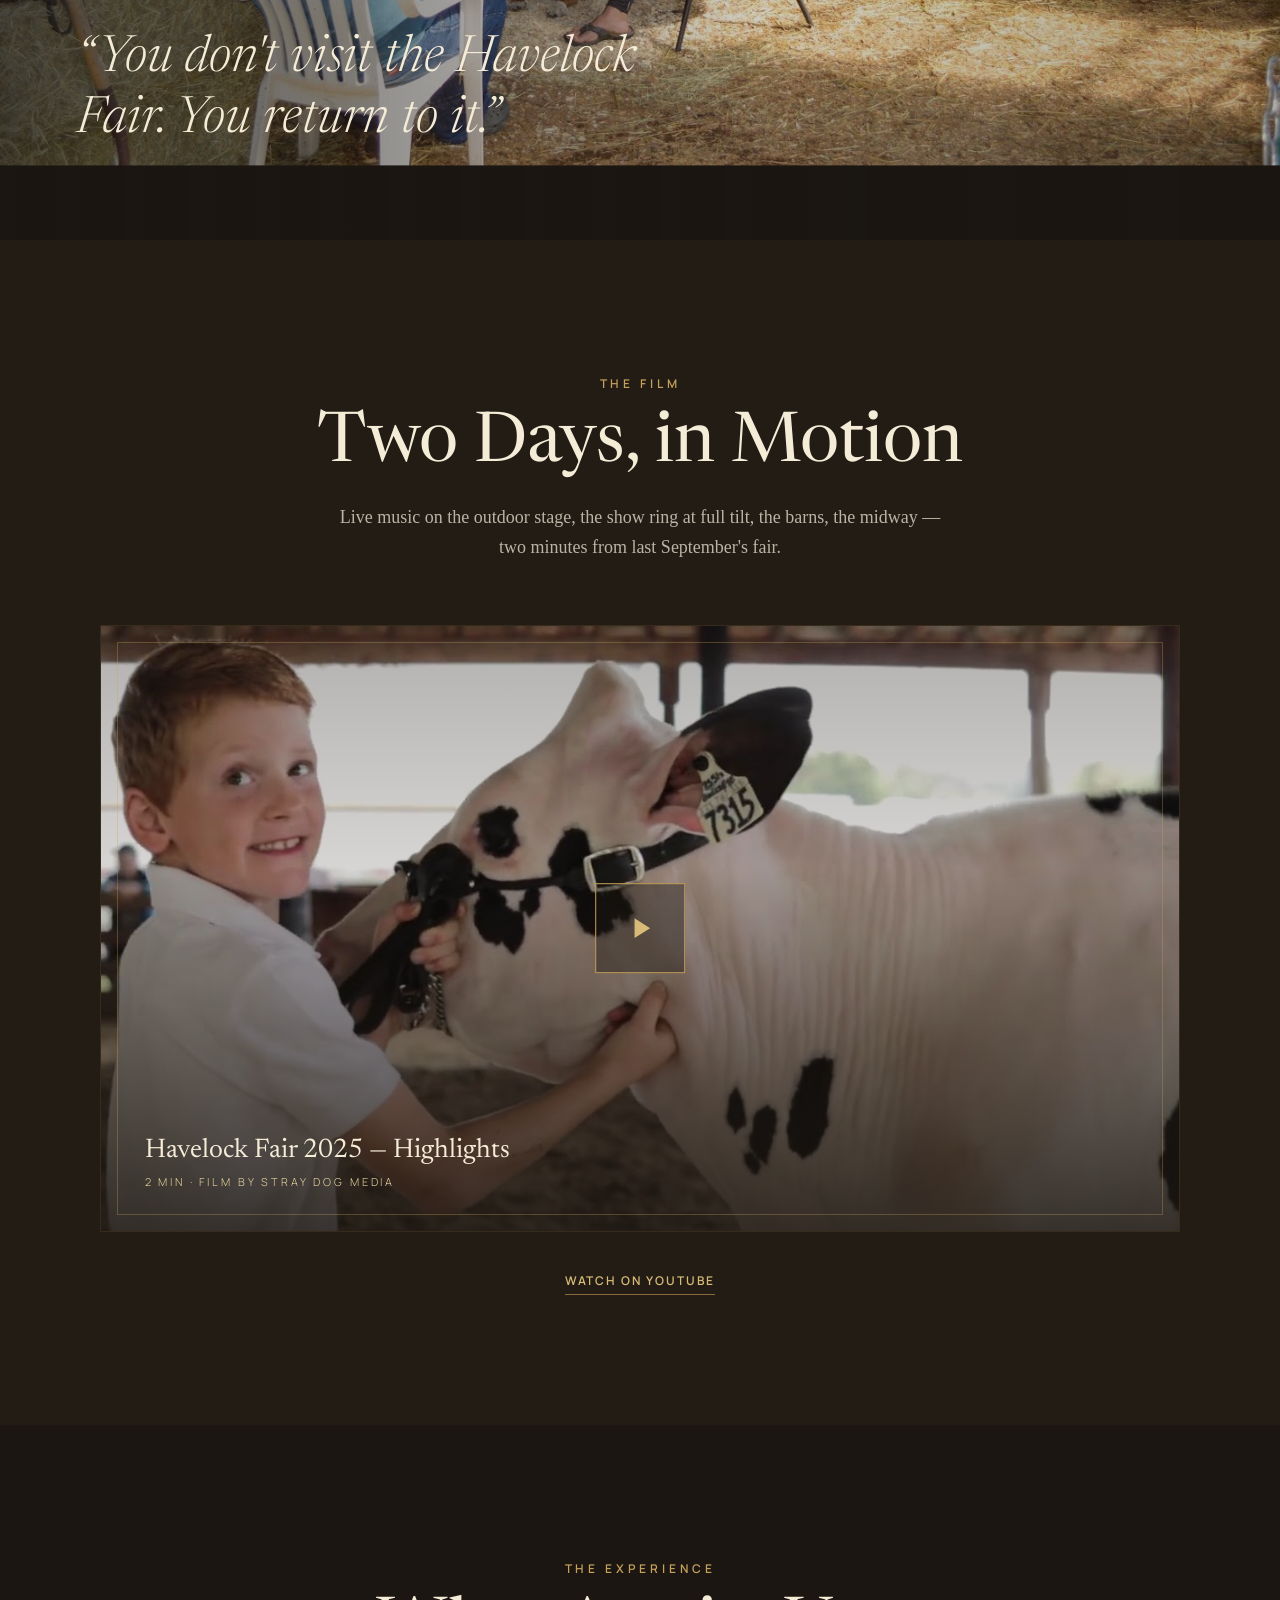
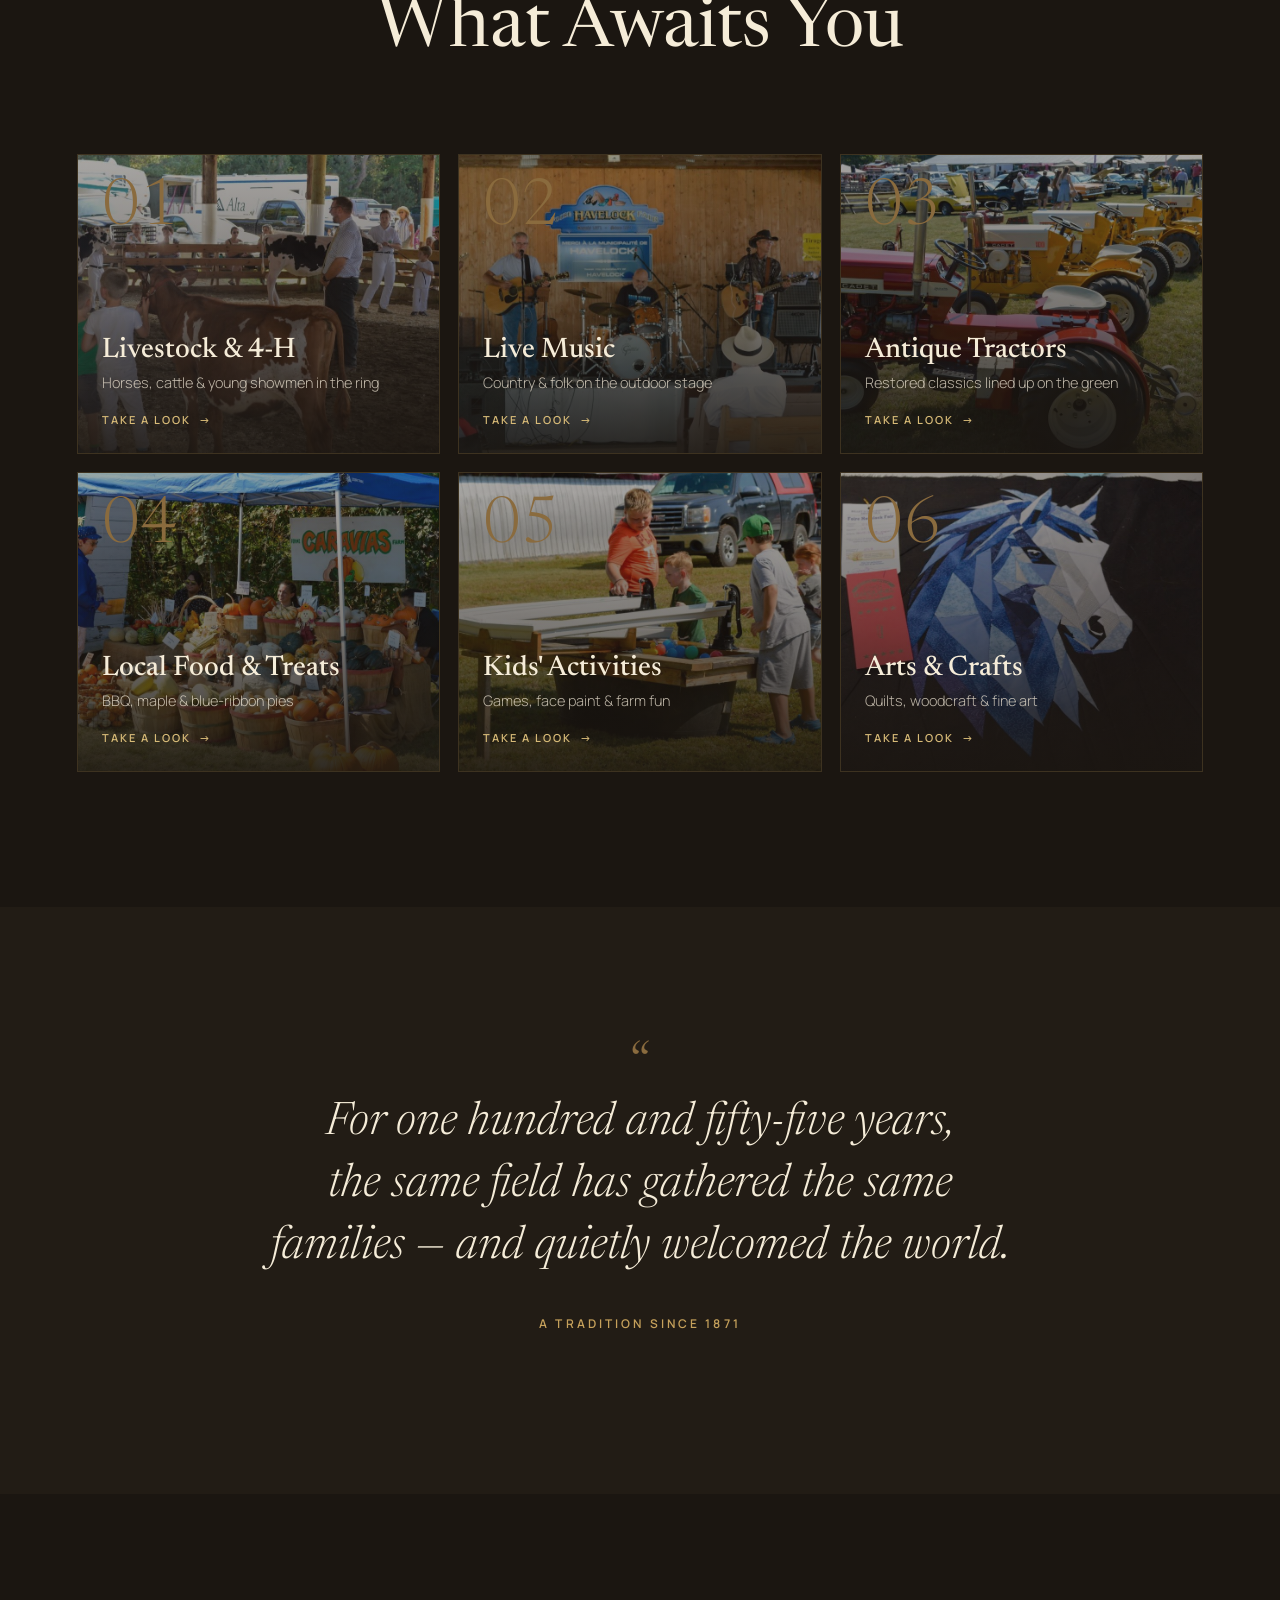
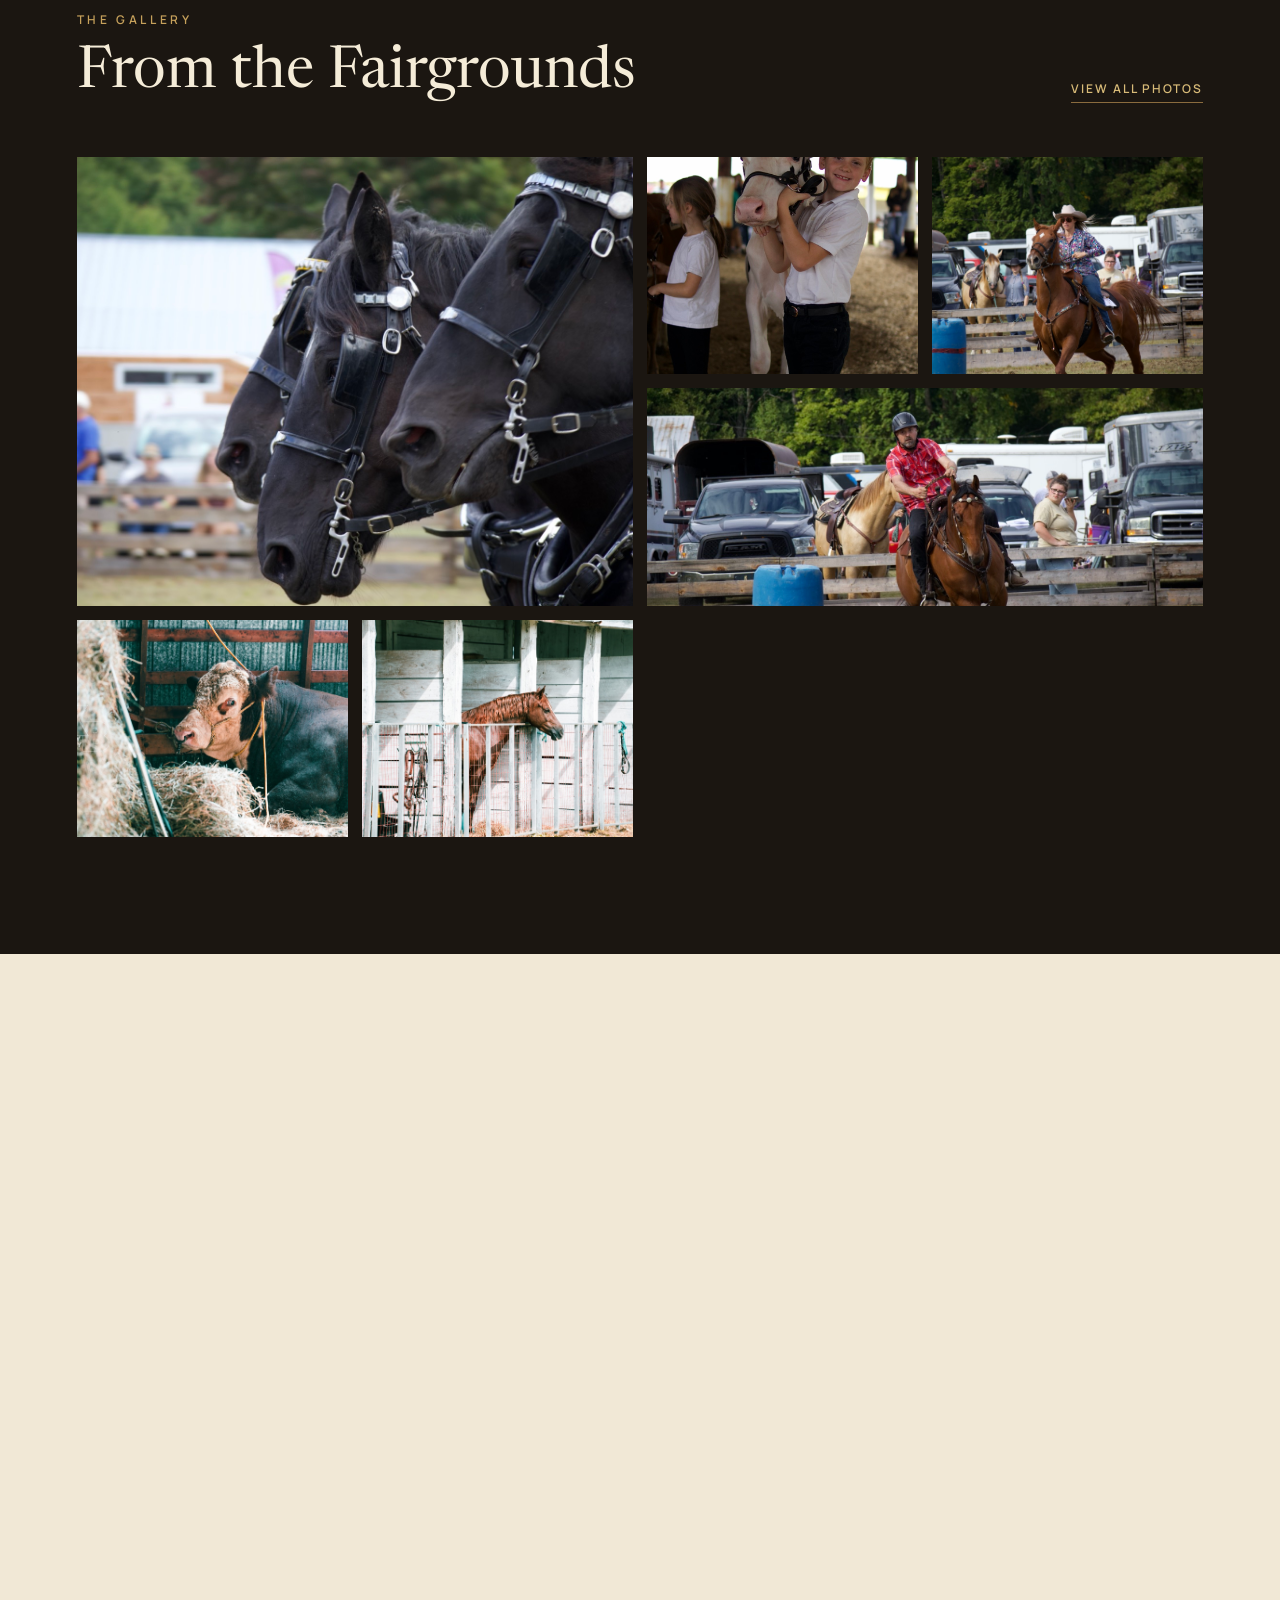
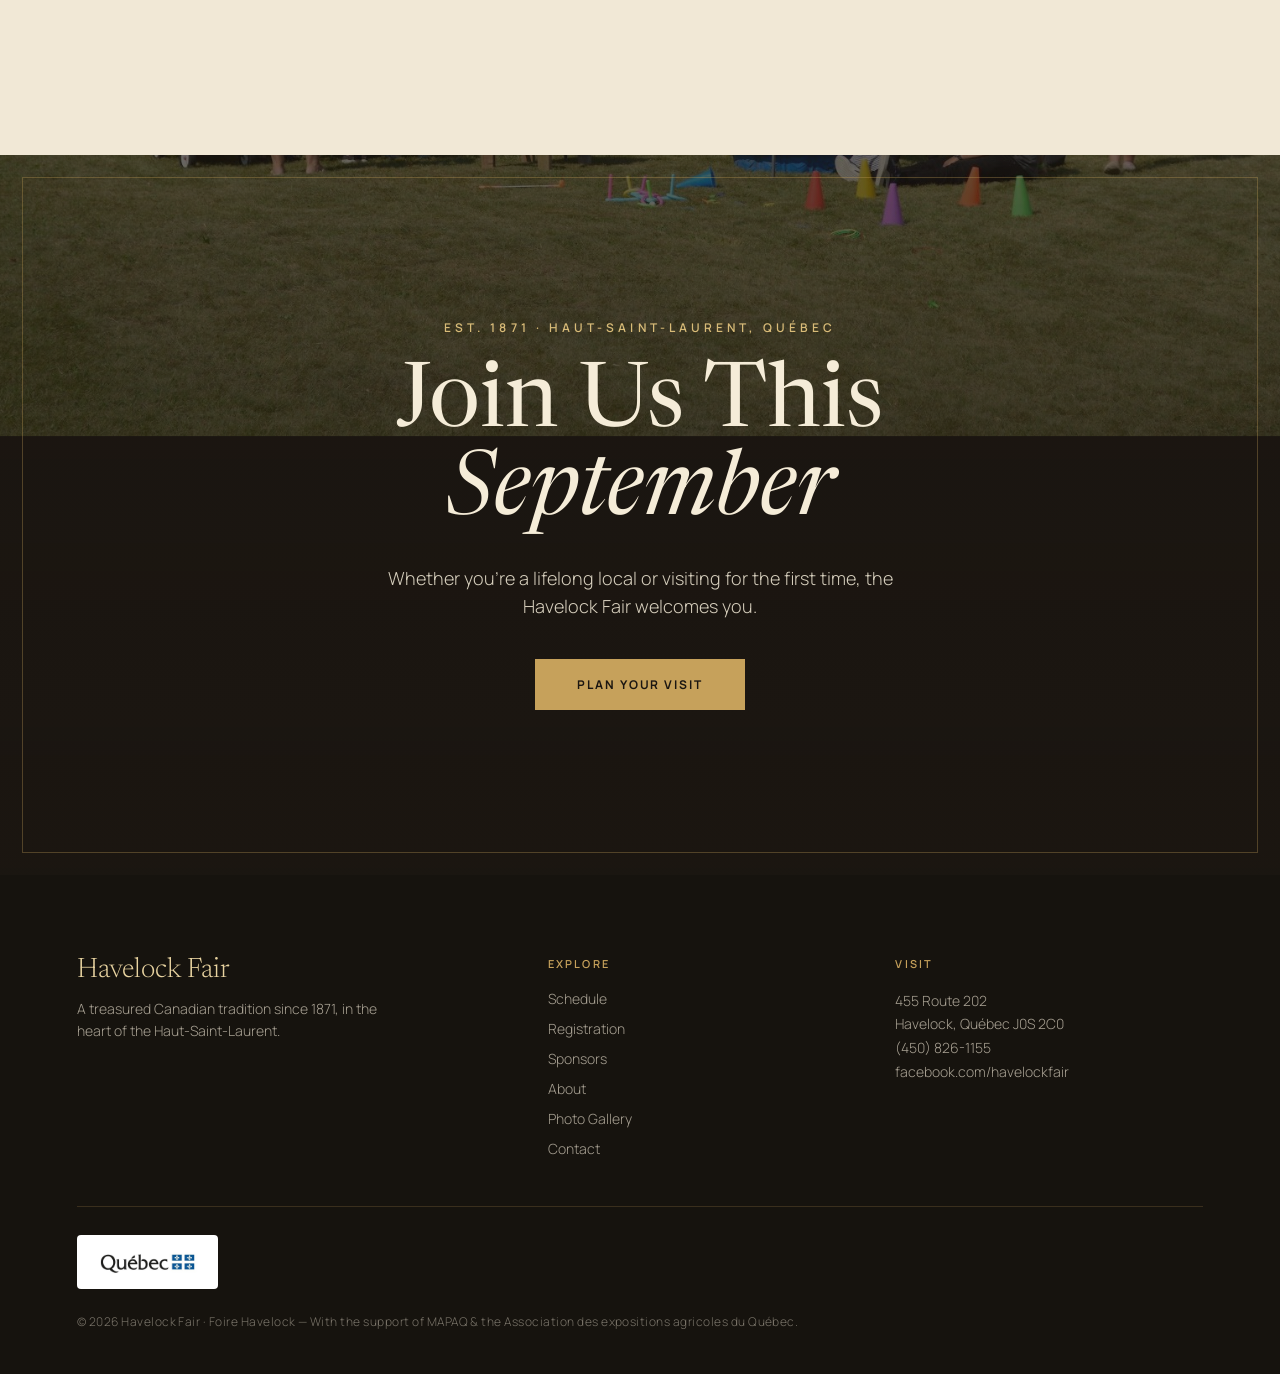
==== commit b080e1be: "Footer: Québec government logo (MAPAQ compliance) + open entry window MAPAQ flagged the Gouvernement" ====
--- a/index.html
+++ b/index.html
@@ -380,6 +380,7 @@
         </div>
         <p class="hf-visit-lede" data-i18n="visit_lede">Gates open at 8:00 AM both days at the Havelock Fairgrounds — 455 Route 202, minutes from the Canada–US border. Children 12 and under are always free.</p>
       </div>
+      <p class="hf-visit-note" data-reveal><a href="pages/registration.html" data-i18n="enter_note">No entry deadline &mdash; competition entries are accepted right up to fair day. Enter a class &rarr;</a></p>
       <div class="hf-visit-table" data-reveal>
         <div class="hf-visit-cell">
           <div class="hf-visit-cell-title" data-i18n="adm_adults_title">Weekend Admission</div>
@@ -438,6 +439,9 @@
         <p class="hf-footer-contact">455 Route 202<br>Havelock, Qu&eacute;bec J0S 2C0<br><a href="tel:+14508261155">(450) 826-1155</a><br><a href="https://www.facebook.com/havelockfair" target="_blank" rel="noopener">facebook.com/havelockfair</a></p>
       </div>
     </div>
+    <div class="hf-footer-partners">
+      <span class="hf-footer-partner"><img src="images/sponsors/featured/gouvernement-quebec.jpg" alt="Gouvernement du Qu&eacute;bec" width="600" height="180" loading="lazy"></span>
+    </div>
     <div class="hf-footer-legal" data-i18n="hfoot_credit">&copy; 2026 Havelock Fair &middot; Foire Havelock — With the support of MAPAQ &amp; the Association des expositions agricoles du Qu&eacute;bec.</div>
   </footer>
 
--- a/css/heritage.css
+++ b/css/heritage.css
@@ -1093,6 +1093,19 @@
   color: var(--hf-body-on-ivory);
   margin: 0;
 }
+.hf-visit-note {
+  max-width: var(--hf-max);
+  margin: 0 0 26px;
+  font-size: 15px;
+  letter-spacing: 0.02em;
+}
+.hf-visit-note a {
+  color: var(--hf-gold);
+  border-bottom: 1px solid rgba(198, 161, 91, 0.4);
+  padding-bottom: 2px;
+  font-weight: 500;
+}
+.hf-visit-note a:hover { color: var(--hf-gold-bright); border-bottom-color: var(--hf-gold-bright); }
 .hf-visit-table {
   display: grid;
   grid-template-columns: repeat(4, 1fr);
@@ -1219,6 +1232,23 @@
 }
 .hf-footer-links a:hover { color: var(--hf-gold-bright); }
 .hf-footer-contact { font-size: 14px; line-height: 1.7; font-weight: 300; margin: 0; }
+.hf-footer-partners {
+  max-width: var(--hf-max);
+  margin: 28px auto 0;
+  display: flex;
+  align-items: center;
+  gap: 18px;
+  flex-wrap: wrap;
+}
+.hf-footer-partner {
+  background: #fff;
+  border-radius: 4px;
+  padding: 10px 14px;
+  display: inline-flex;
+  align-items: center;
+}
+.hf-footer-partner img { display: block; height: 34px; width: auto; }
+@media (max-width: 760px) { .hf-footer-partner img { height: 28px; } }
 .hf-footer-legal {
   max-width: var(--hf-max);
   margin: 24px auto 0;
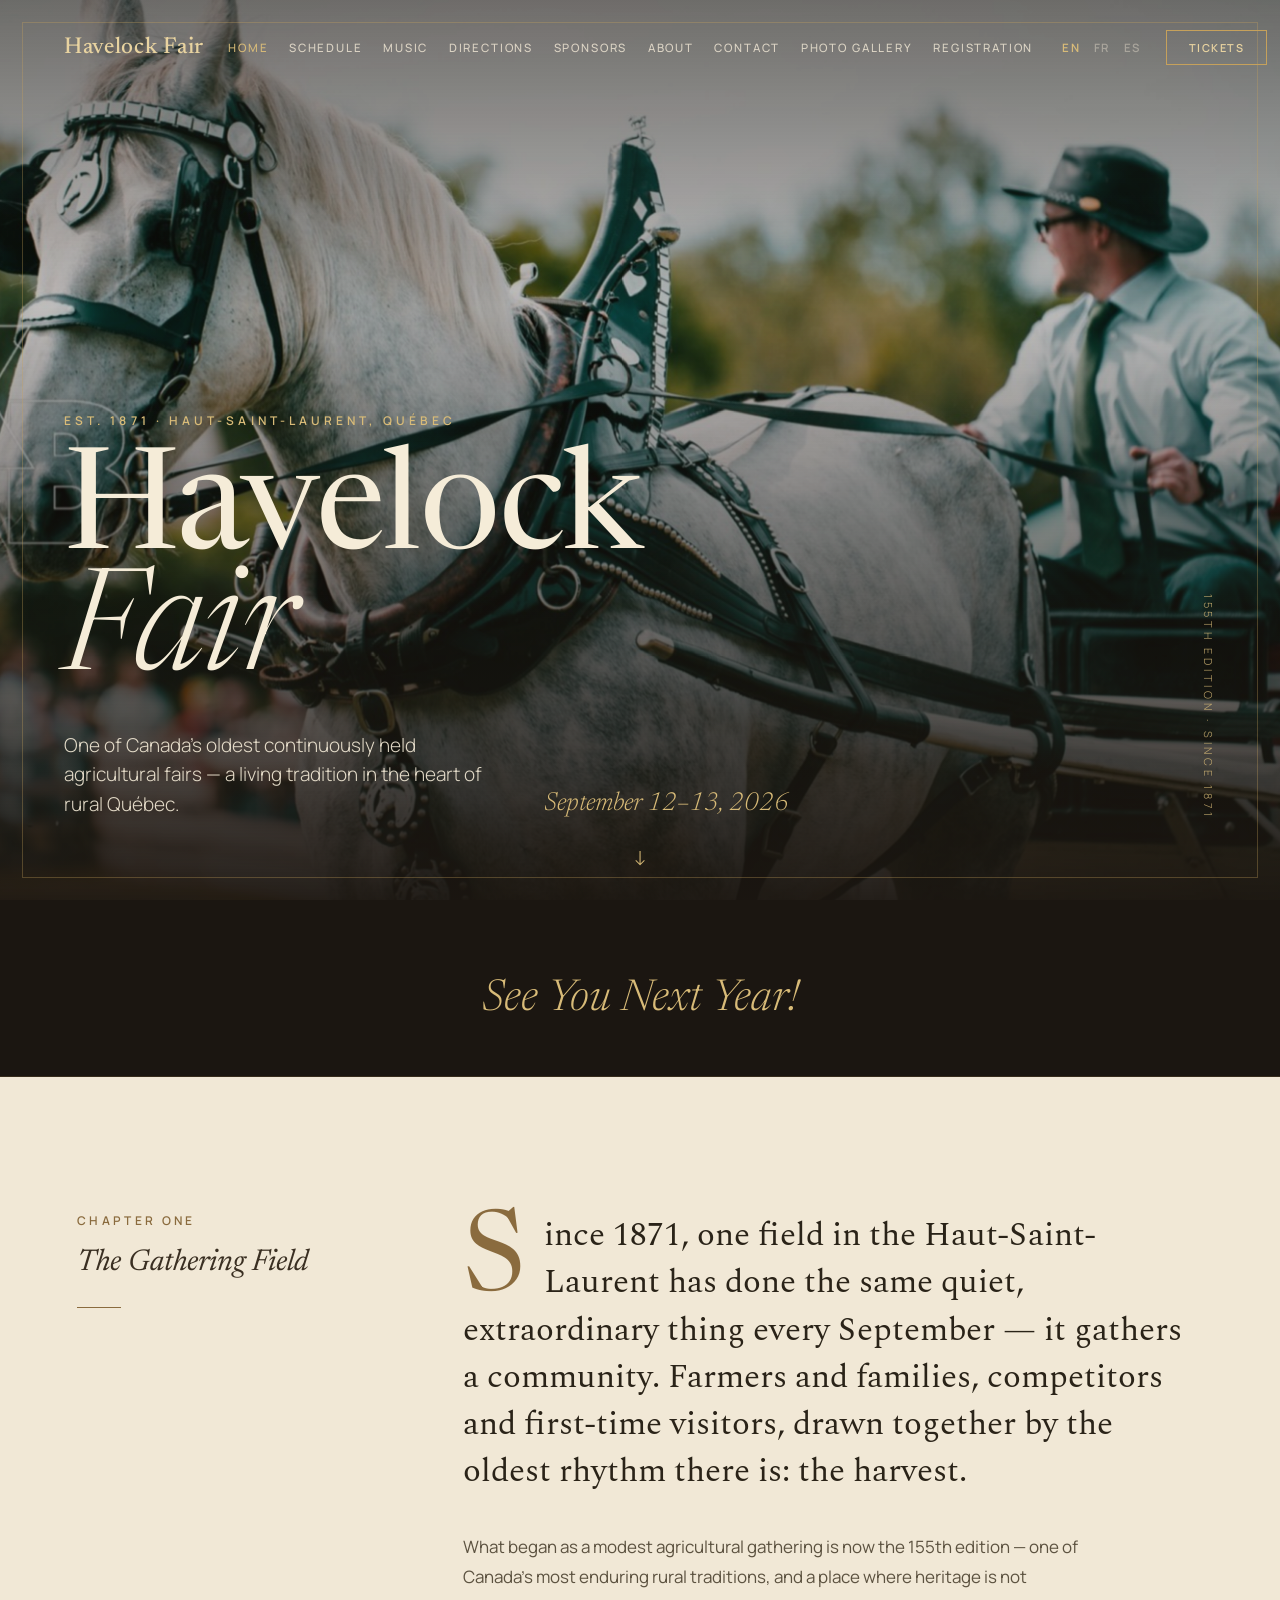
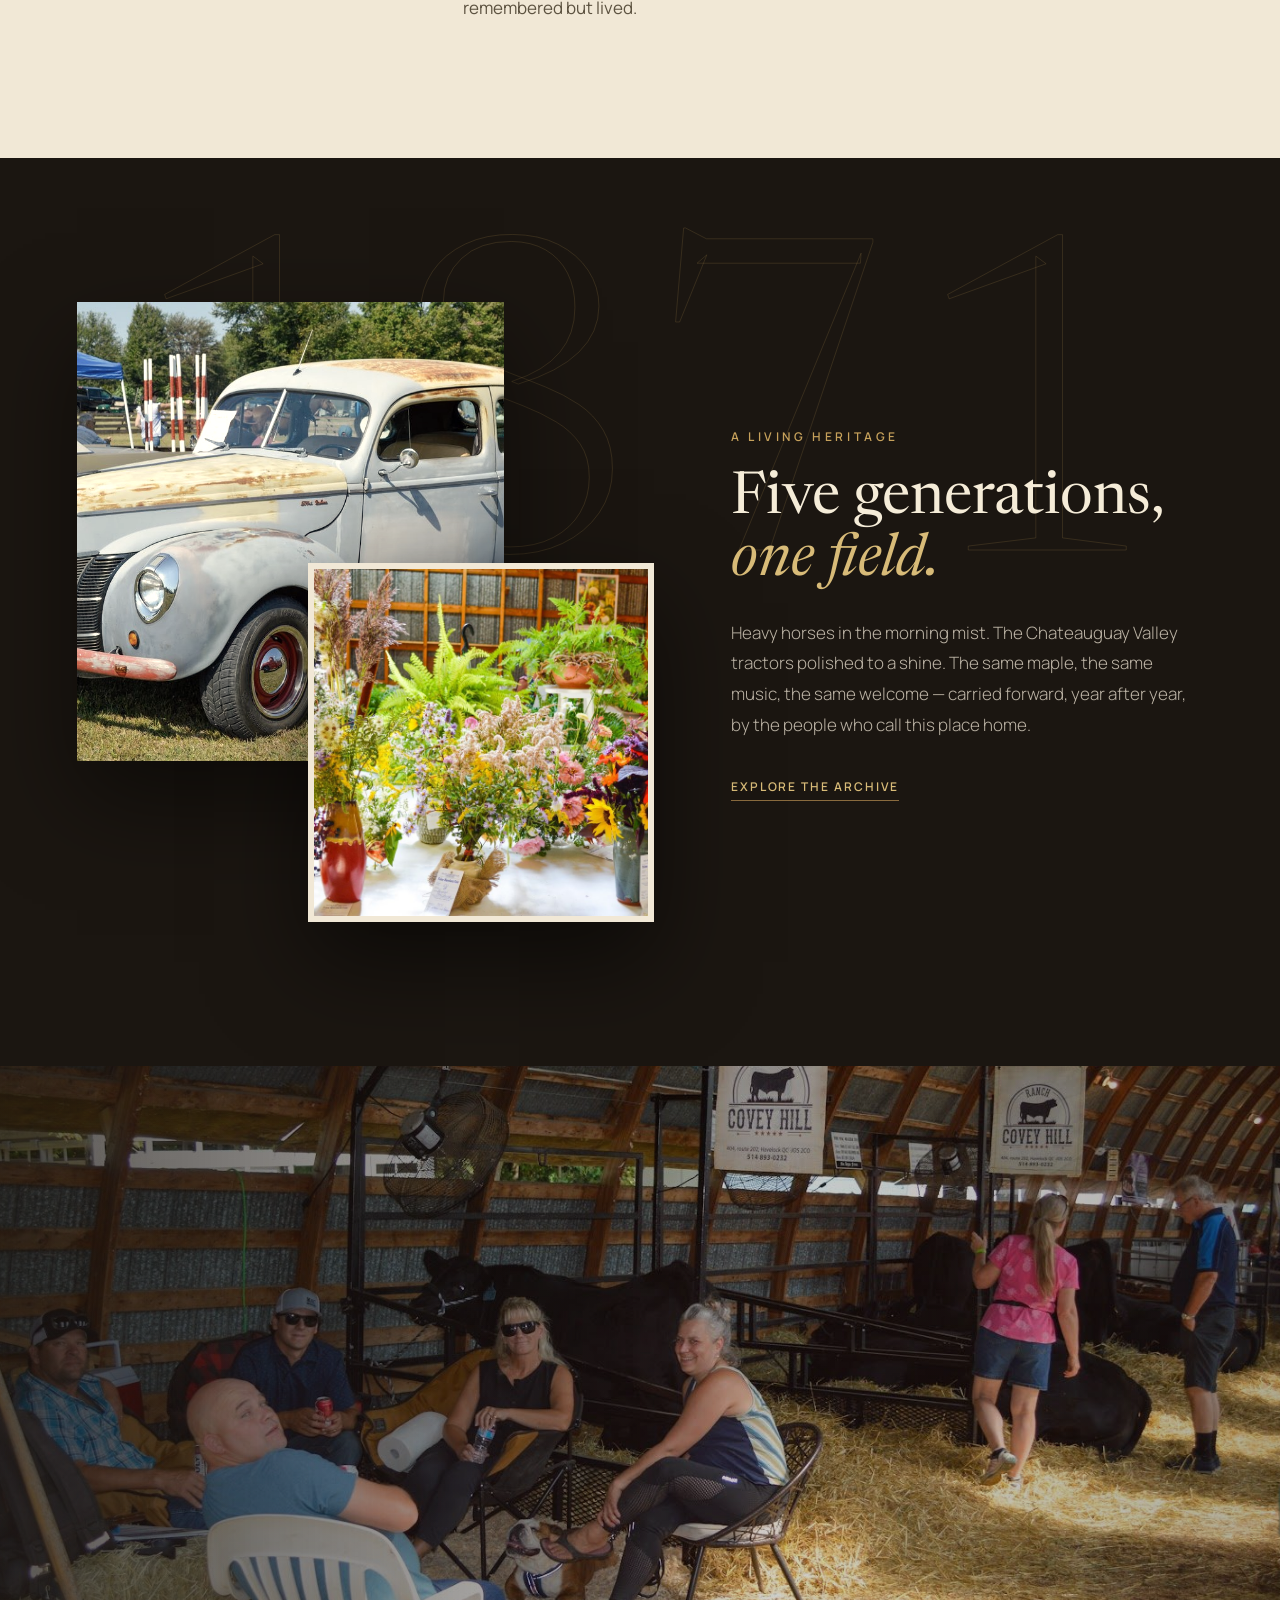
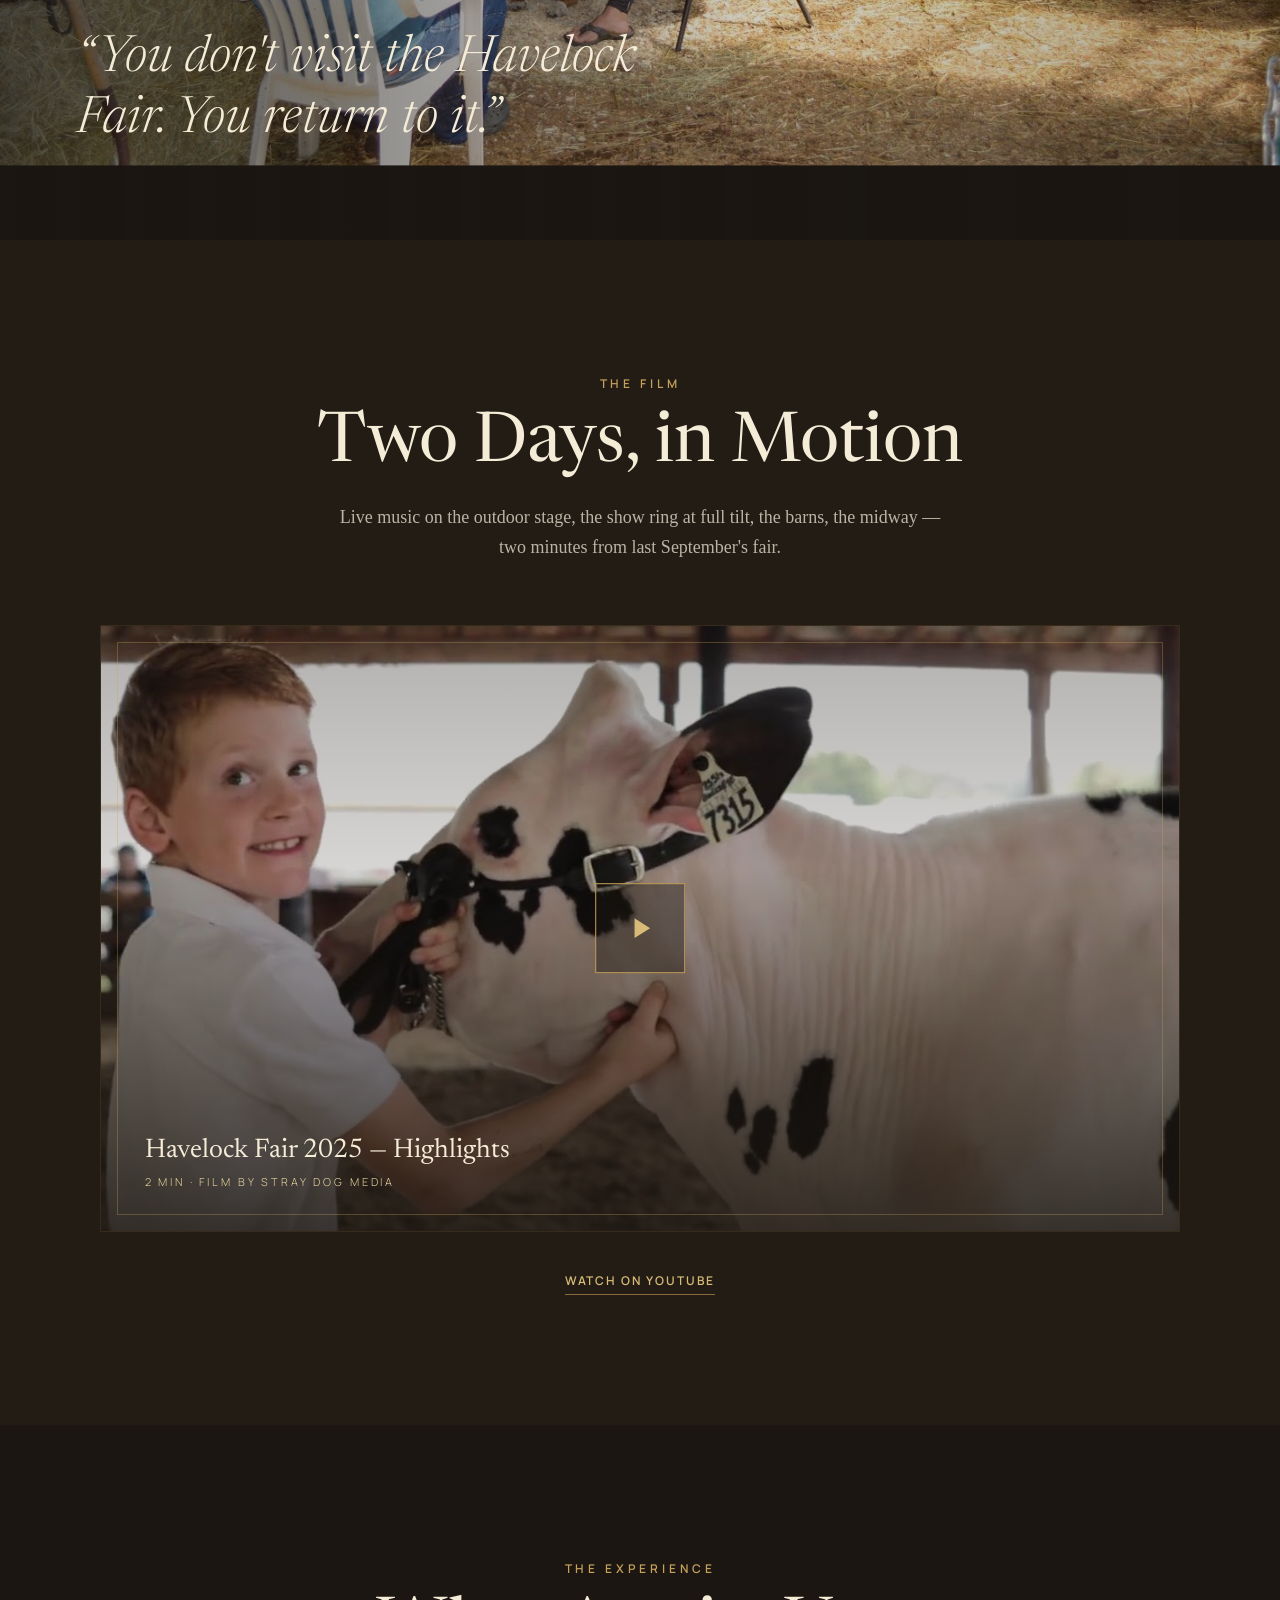
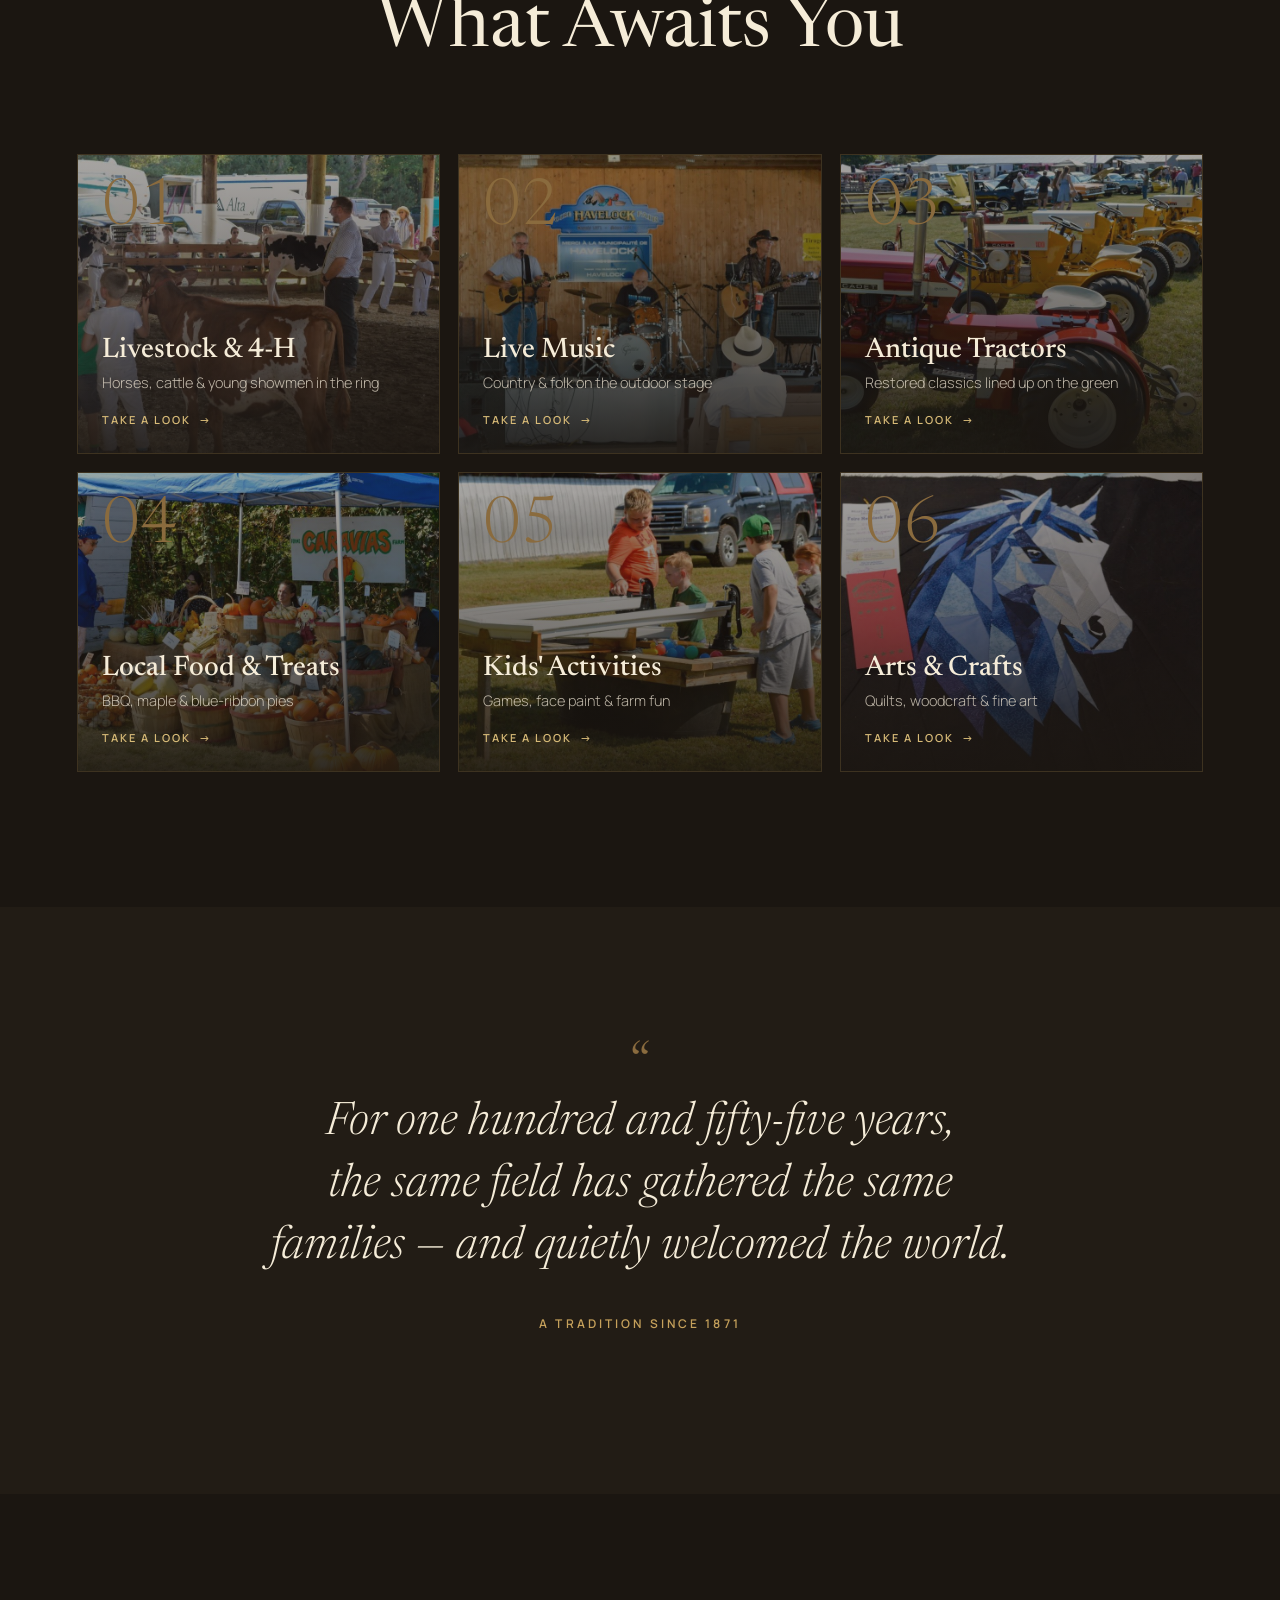
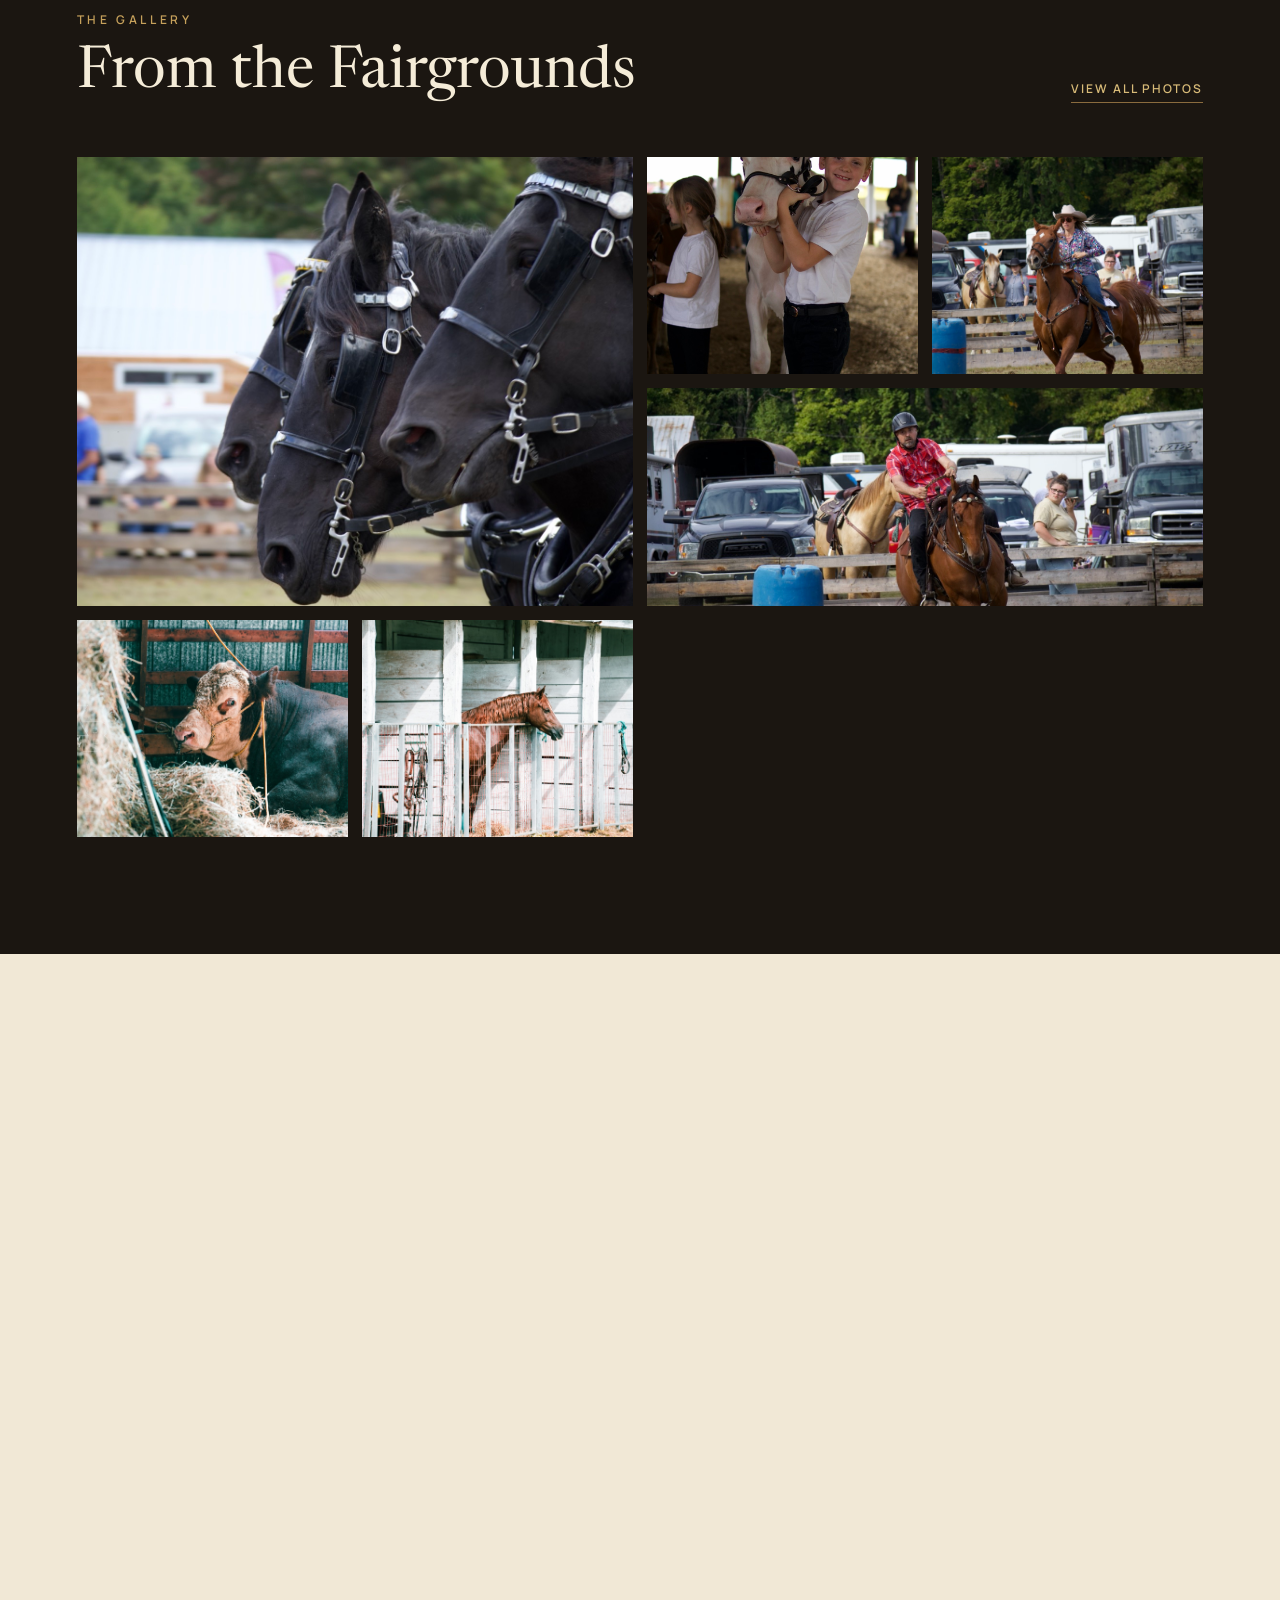
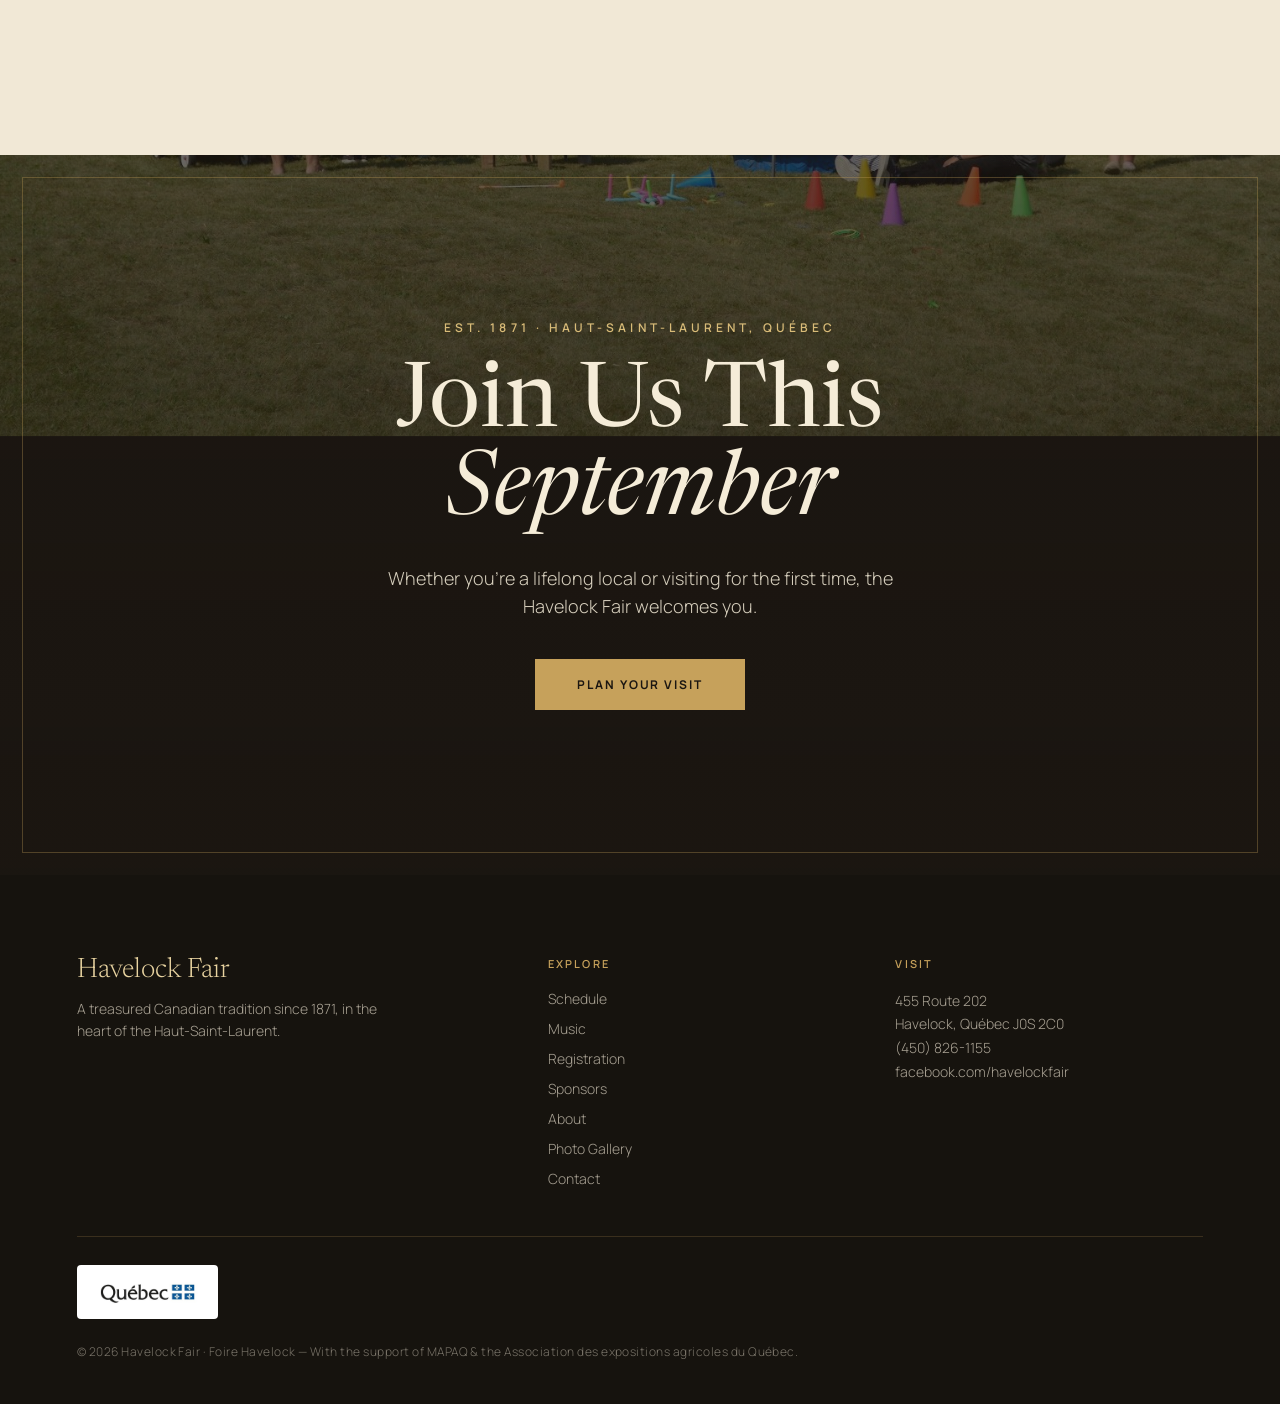
==== commit d6342930: "Music lineup: pages/music.html + schedule integration Lineup from MUSIC_PAGE_PACKAGE.md (Rommy's han" ====
--- a/index.html
+++ b/index.html
@@ -136,6 +136,7 @@
       <nav class="hf-nav" aria-label="Main navigation">
         <a href="./" class="active" data-i18n="nav_home">Home</a>
         <a href="pages/schedule.html" data-i18n="nav_schedule">Schedule</a>
+        <a href="pages/music.html" data-i18n="nav_music">Music</a>
         <a href="pages/directions.html" data-i18n="nav_directions">Directions</a>
         <a href="pages/sponsors.html" data-i18n="nav_sponsors">Sponsors</a>
         <a href="pages/about.html" data-i18n="nav_about">About</a>
@@ -164,6 +165,7 @@
       <nav class="hf-mobile-nav" aria-label="Mobile navigation">
         <a href="./" data-i18n="nav_home">Home</a>
         <a href="pages/schedule.html" data-i18n="nav_schedule">Schedule</a>
+        <a href="pages/music.html" data-i18n="nav_music">Music</a>
         <a href="pages/directions.html" data-i18n="nav_directions">Directions</a>
         <a href="pages/sponsors.html" data-i18n="nav_sponsors">Sponsors</a>
         <a href="pages/about.html" data-i18n="nav_about">About</a>
@@ -427,6 +429,7 @@
         <div class="hf-footer-h" data-i18n="hfoot_explore">Explore</div>
         <div class="hf-footer-links">
           <a href="pages/schedule.html" data-i18n="nav_schedule">Schedule</a>
+        <a href="pages/music.html" data-i18n="nav_music">Music</a>
           <a href="pages/registration.html" data-i18n="nav_registration">Registration</a>
           <a href="pages/sponsors.html" data-i18n="nav_sponsors">Sponsors</a>
           <a href="pages/about.html" data-i18n="nav_about">About</a>
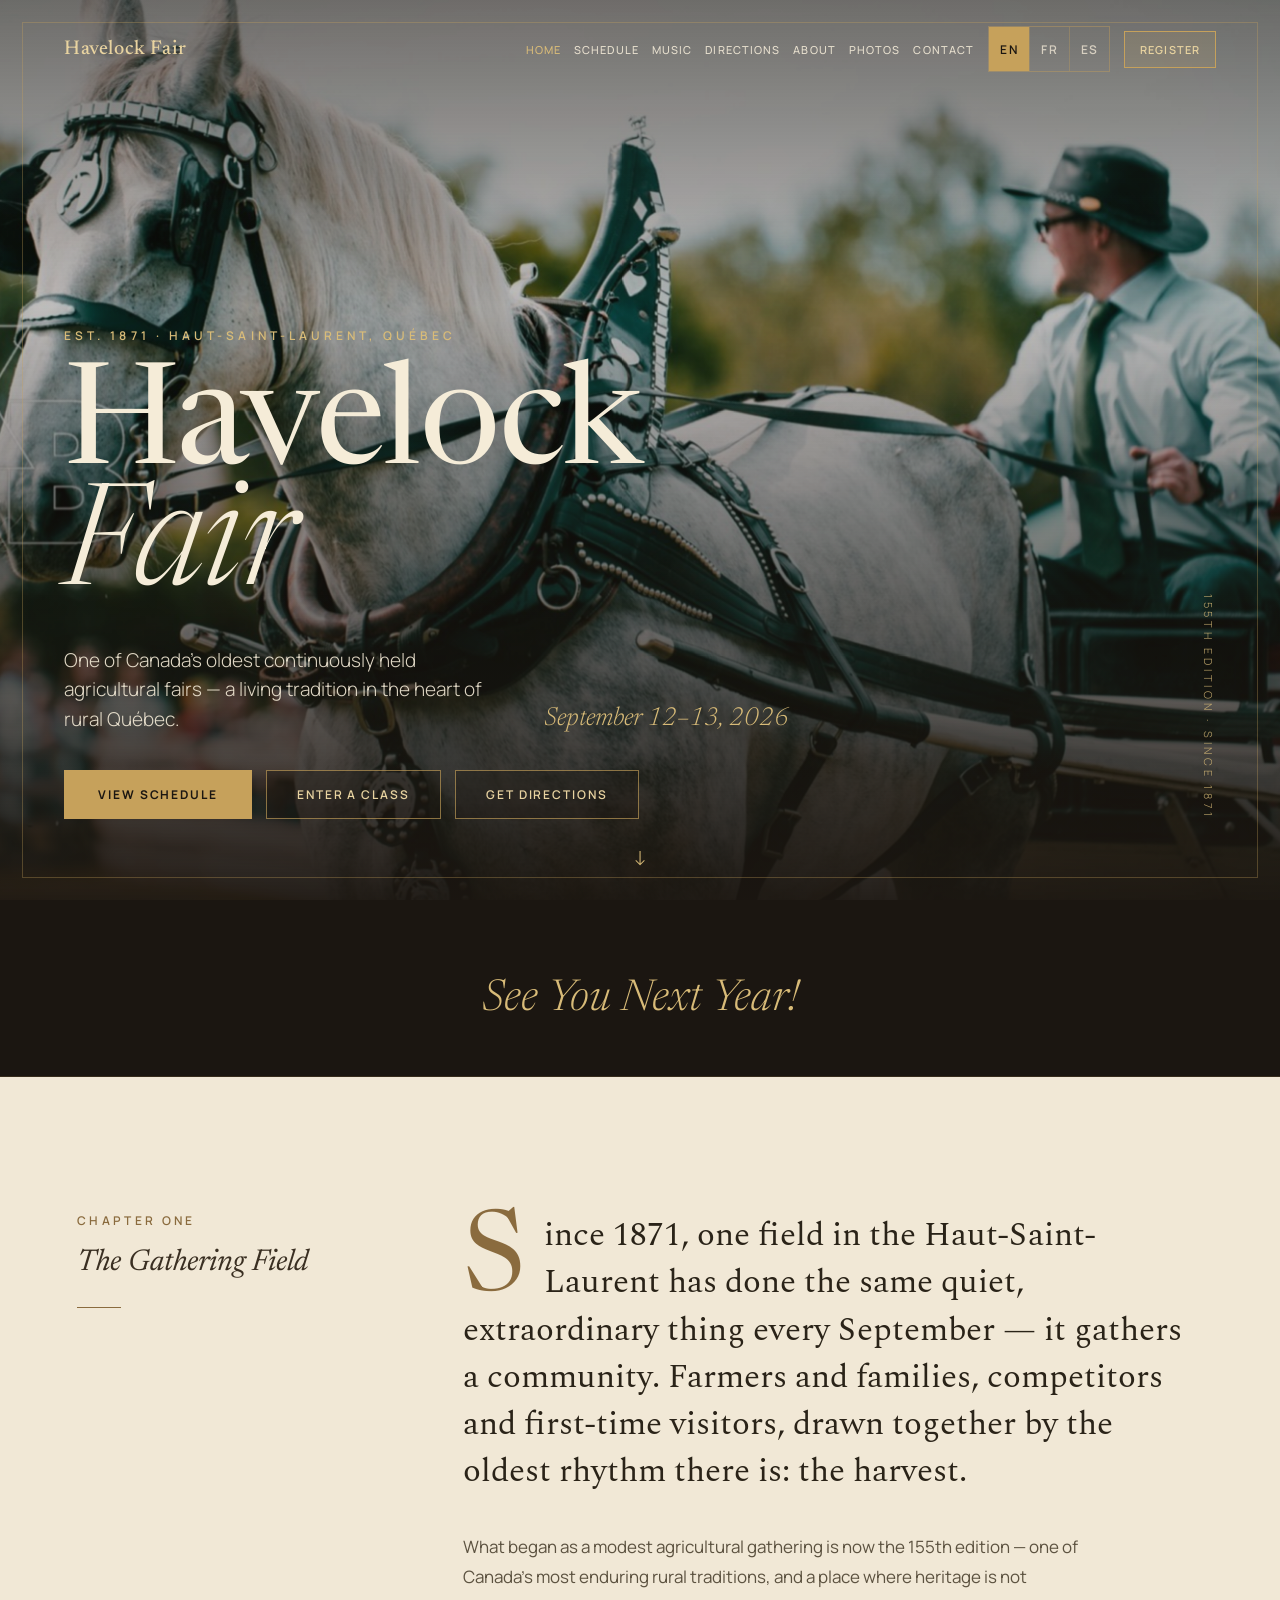
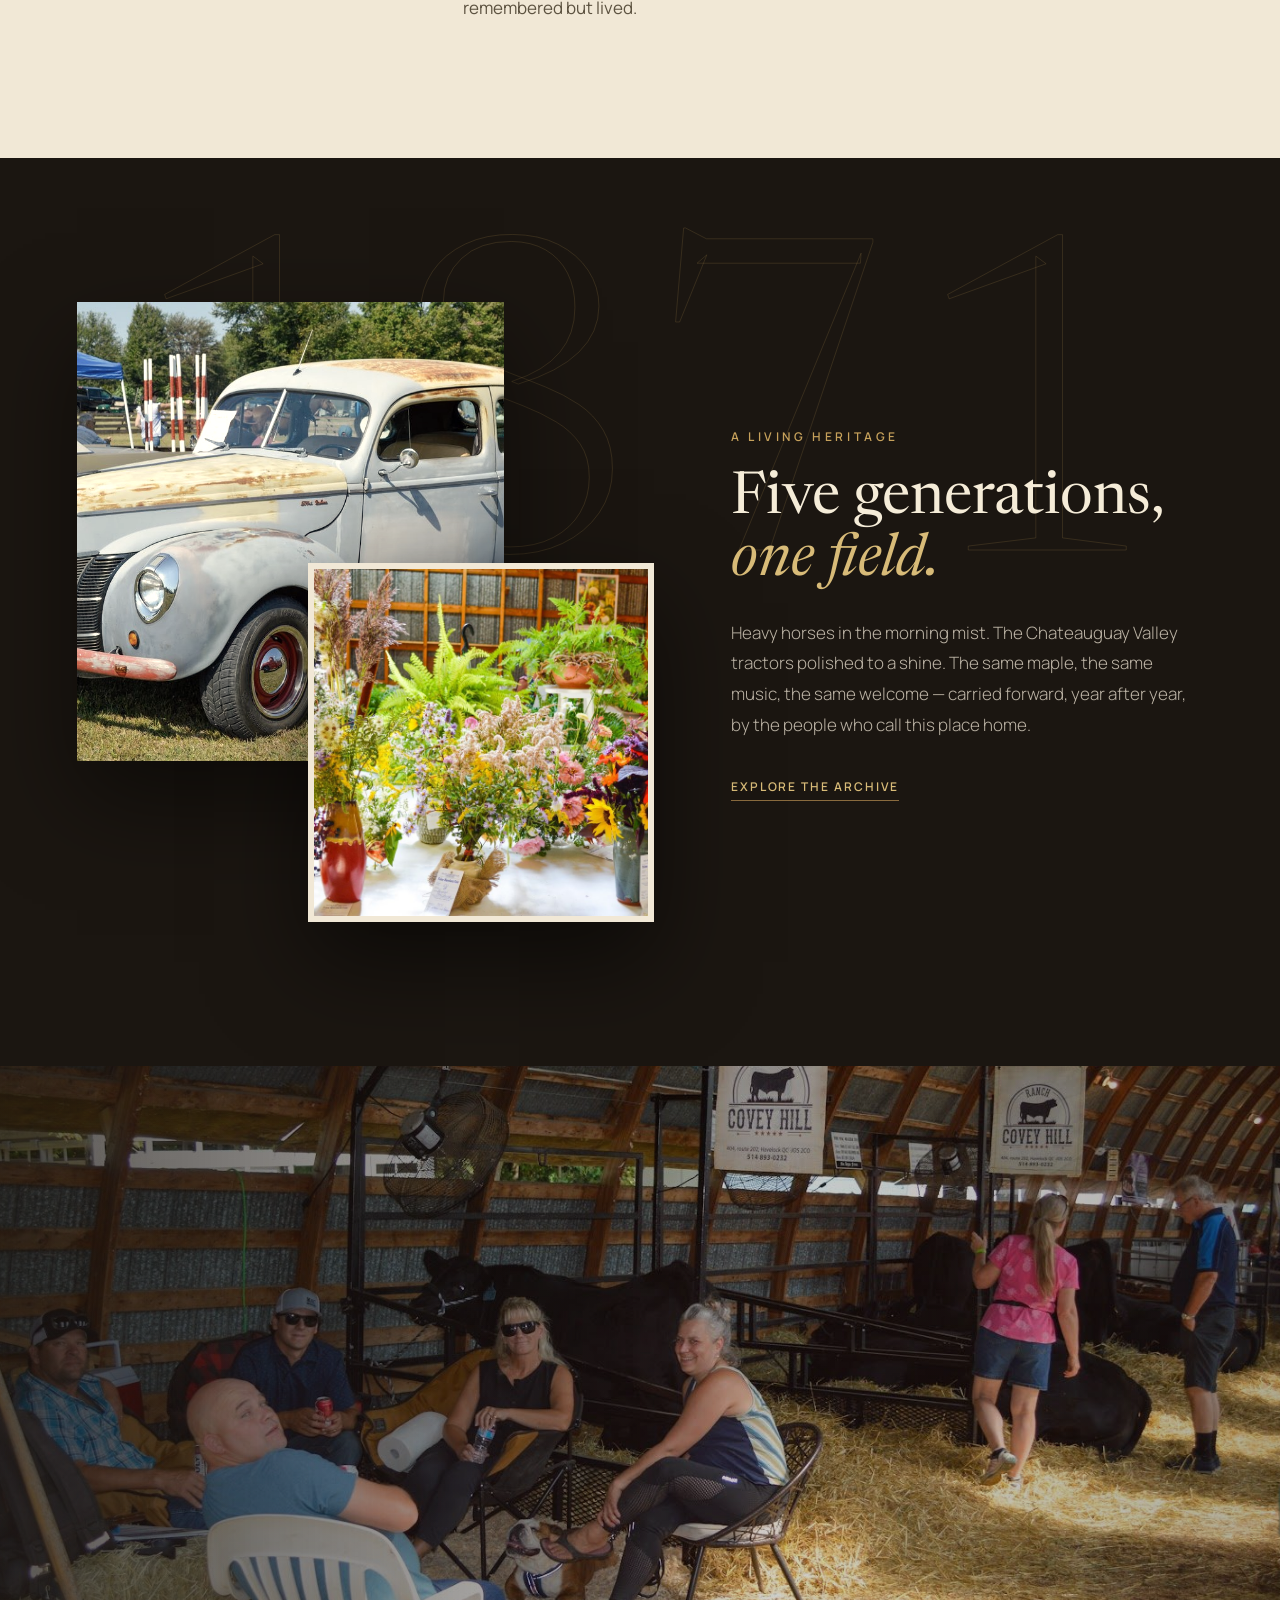
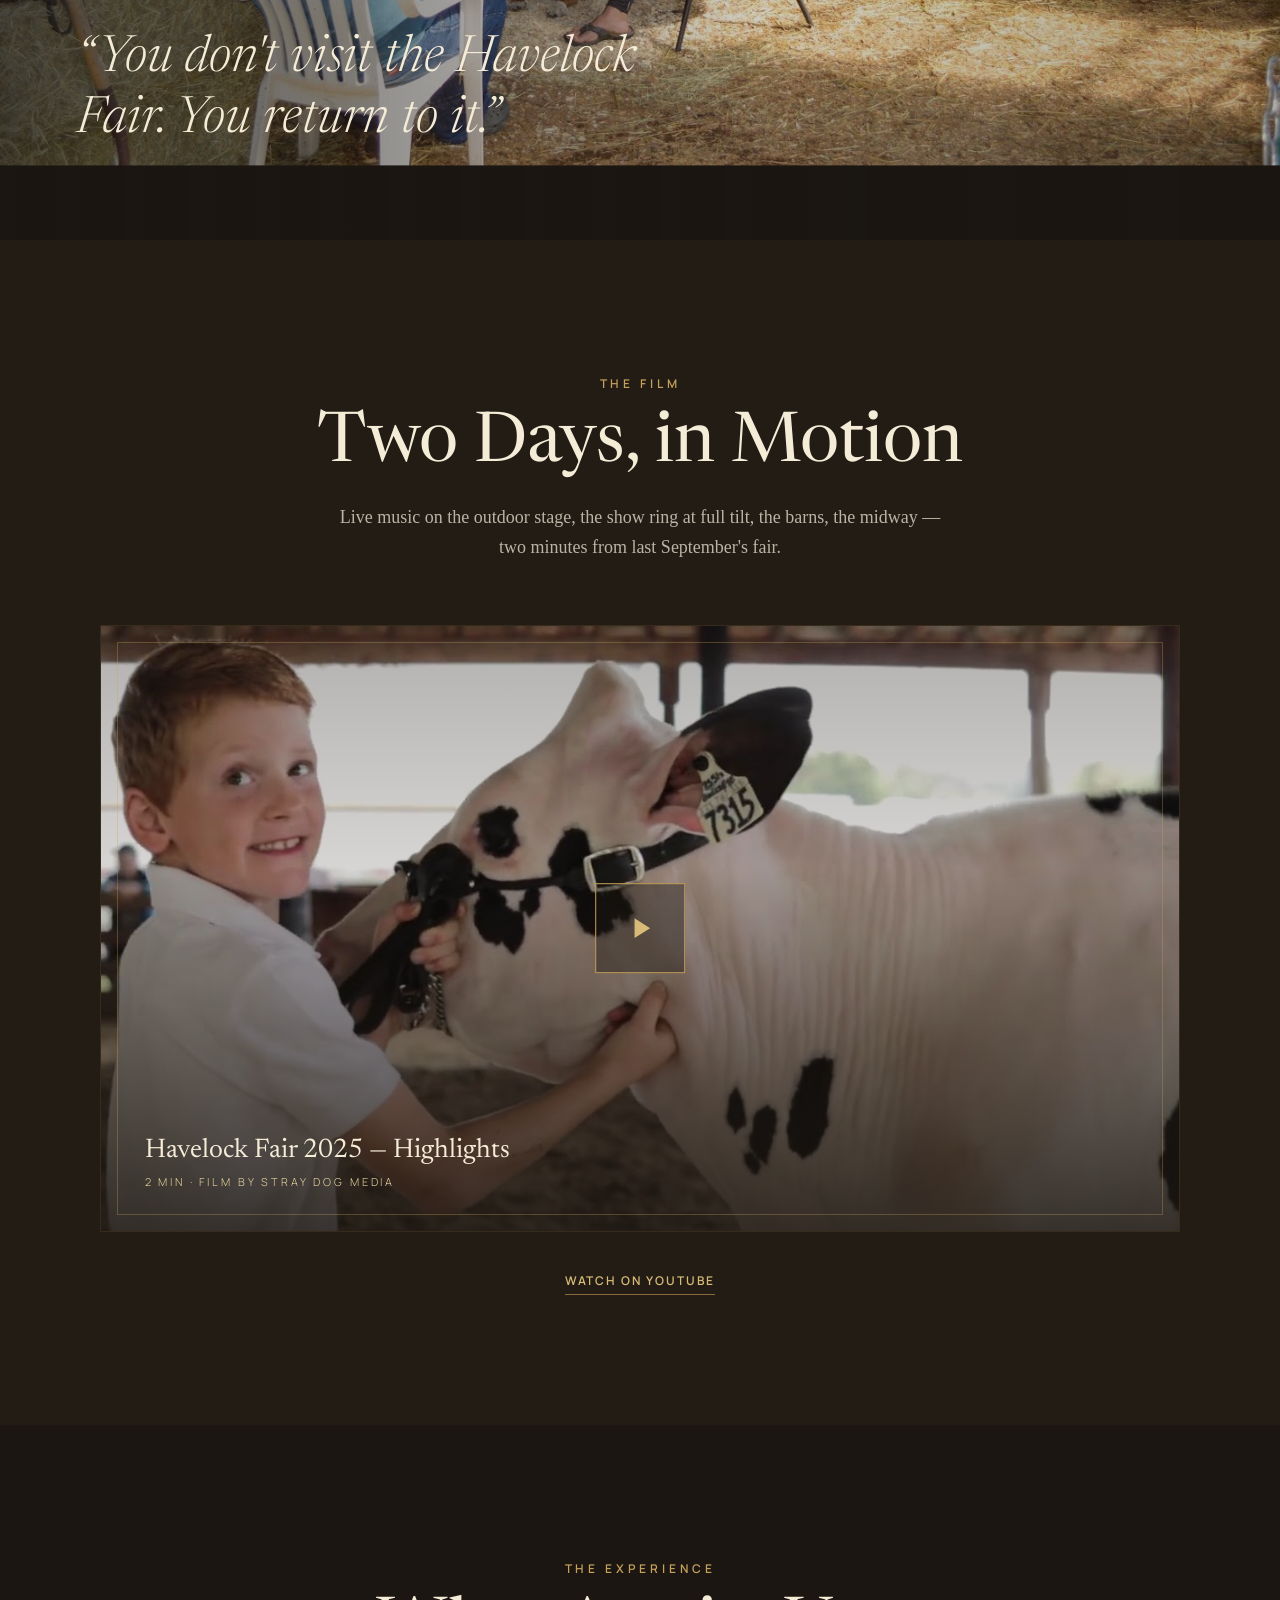
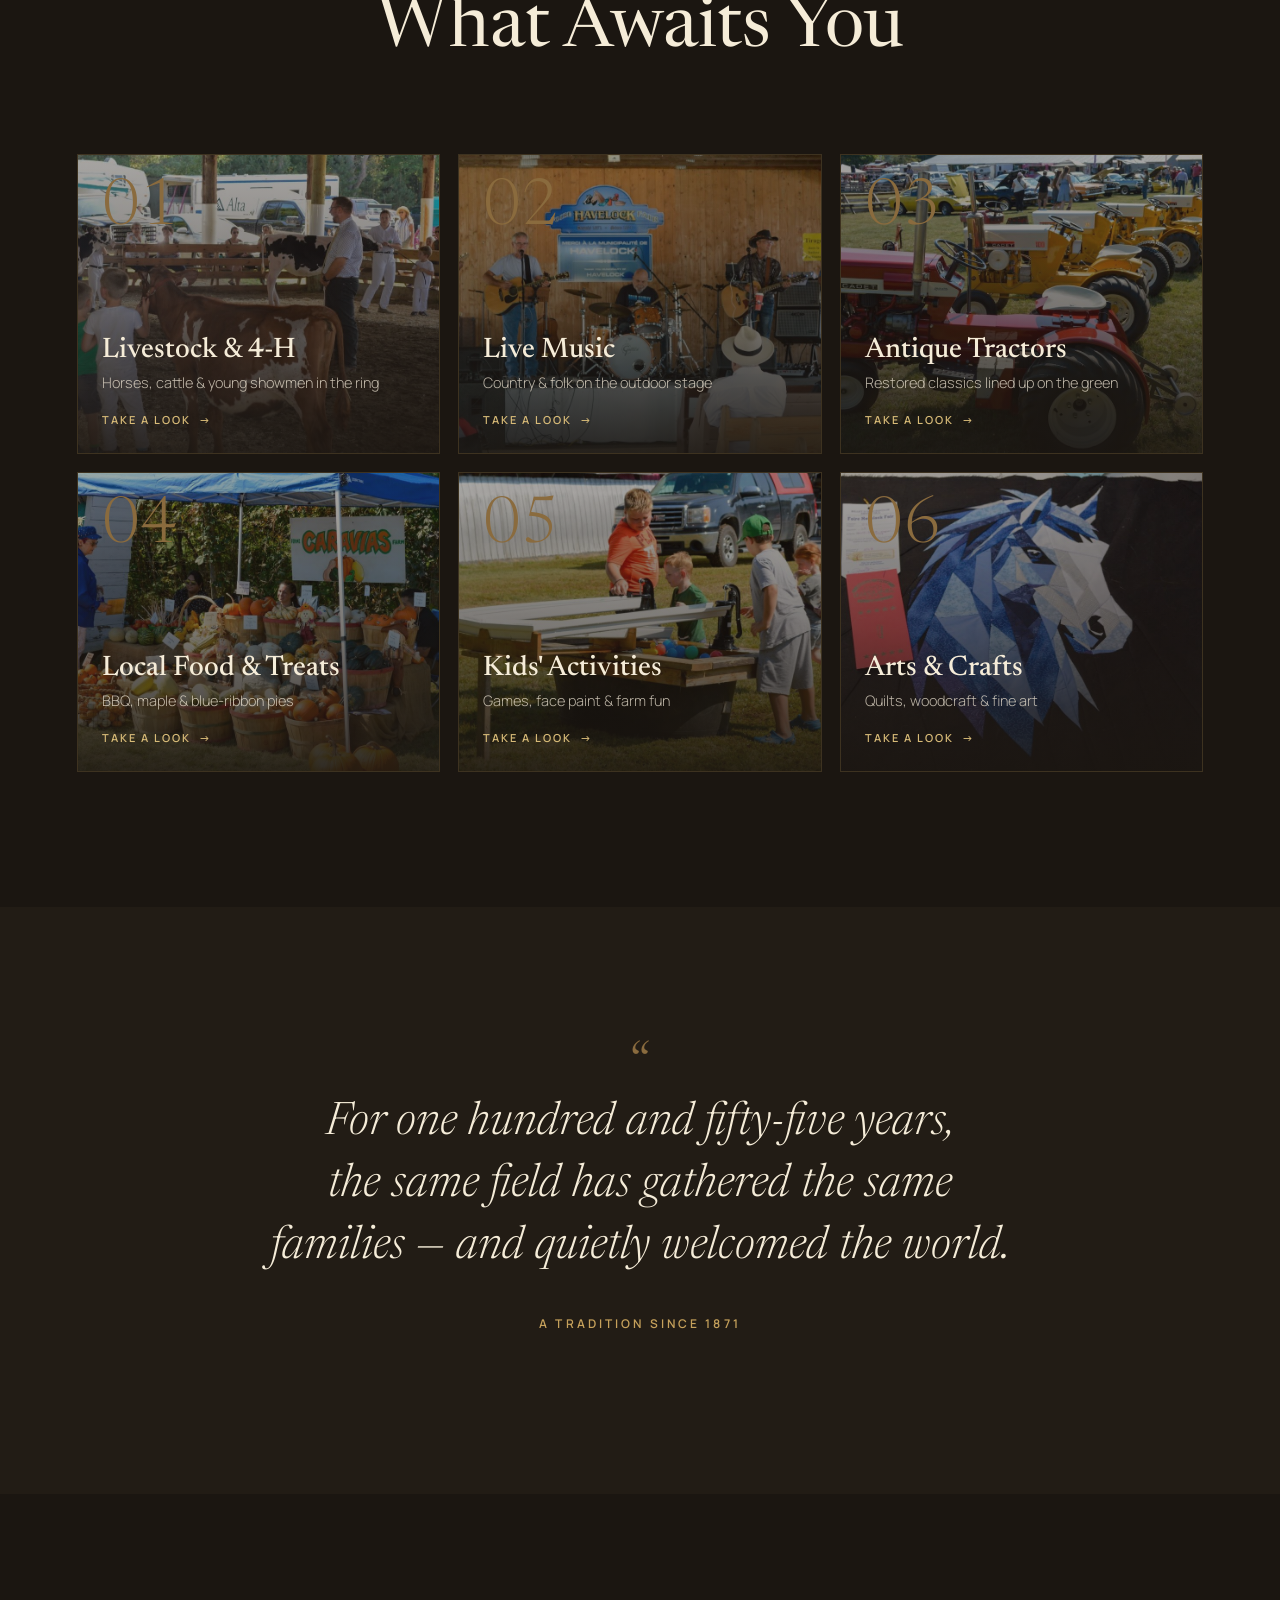
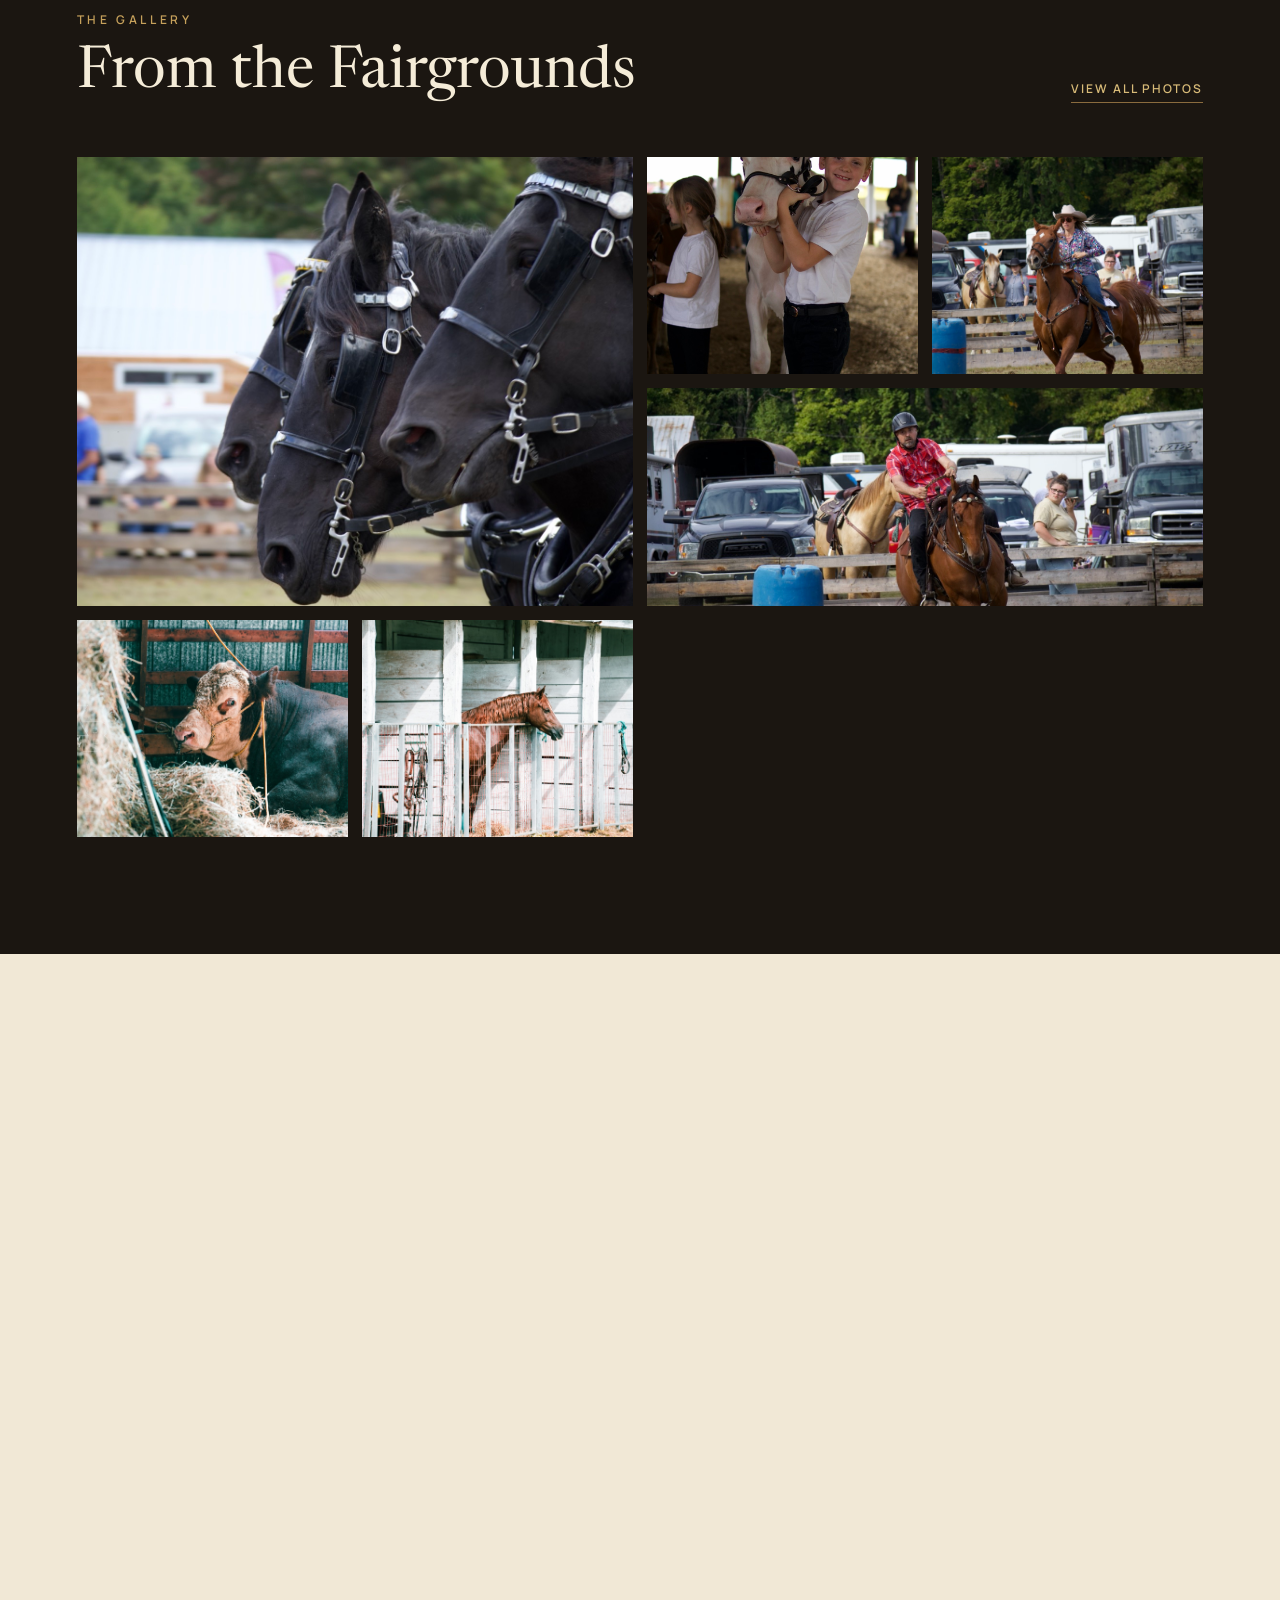
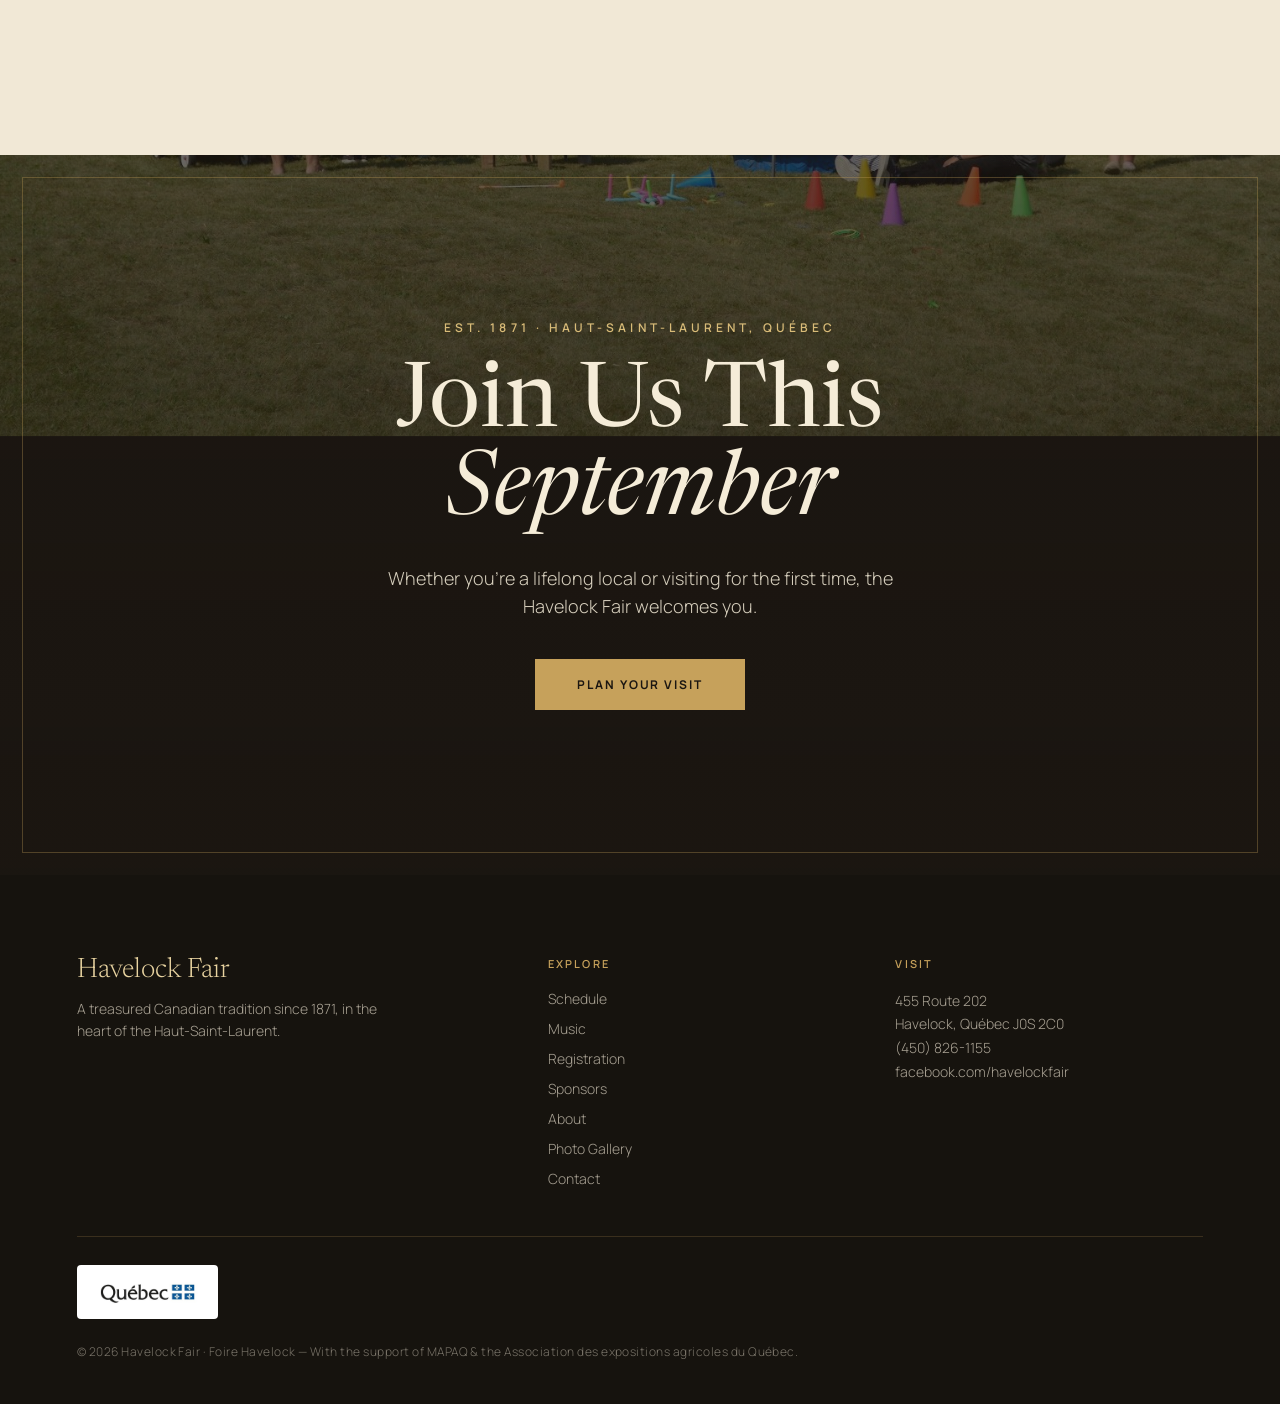
==== commit 4c90b0b8: "Nav prominence, persistent language toggle, localized wordmark The menu was not reachable and the la" ====
--- a/index.html
+++ b/index.html
@@ -15,6 +15,7 @@
   <meta property="og:site_name" content="Havelock Fair">
   <meta property="og:locale" content="en_CA">
   <meta property="og:locale:alternate" content="fr_CA">
+  <meta property="og:locale:alternate" content="es_ES">
 
   <!-- Twitter Card -->
   <meta name="twitter:card" content="summary_large_image">
@@ -67,7 +68,7 @@
       "url": "https://havelockfair.ca",
       "telephone": "+14508261155"
     },
-    "inLanguage": ["en", "fr"],
+    "inLanguage": ["en", "fr", "es"],
     "isAccessibleForFree": false
   }
   </script>
@@ -105,8 +106,57 @@
 </head>
 <body>
 
+  <!-- ========== CHROME (mirrors js/heritage-chrome.js — the three-edit rule:
+       any change here must also land in heritage-chrome.js AND
+       pages/registration.html, which each carry their own copy) ========== -->
+  <a class="hf-skip" href="#main" data-i18n="skip_to_content">Skip to content</a>
+
+  <header class="hf-header" id="hf-header">
+    <a href="./" class="hf-brand" data-i18n="brand_name">Havelock&nbsp;Fair</a>
+    <nav class="hf-nav" aria-label="Main navigation">
+      <a href="./" class="active" data-i18n="nav_home">Home</a>
+      <a href="pages/schedule.html" data-i18n="nav_schedule">Schedule</a>
+      <a href="pages/music.html" data-i18n="nav_music">Music</a>
+      <a href="pages/directions.html" data-i18n="nav_directions">Directions</a>
+      <a href="pages/about.html" data-i18n="nav_about">About</a>
+      <a href="pages/gallery.html" data-i18n="nav_photos">Photos</a>
+      <a href="pages/contact.html" data-i18n="nav_contact">Contact</a>
+    </nav>
+    <div class="hf-lang" role="group" aria-label="Language" data-i18n-label="nav_lang_label">
+      <button class="lang-btn active" type="button" data-lang="en" aria-pressed="true" lang="en">EN</button>
+      <button class="lang-btn" type="button" data-lang="fr" aria-pressed="false" lang="fr">FR</button>
+      <button class="lang-btn" type="button" data-lang="es" aria-pressed="false" lang="es">ES</button>
+    </div>
+    <div class="hf-nav-side">
+      <a href="pages/registration.html" class="hf-tickets" data-i18n="nav_tickets">Register</a>
+    </div>
+    <button class="hf-menu-btn" id="hf-menu-open" aria-expanded="false" aria-controls="hf-mobile-menu">
+      <span aria-hidden="true">&#8801;</span> <span data-i18n="nav_menu">Menu</span>
+    </button>
+  </header>
+
+  <div class="hf-mobile-menu" id="hf-mobile-menu">
+    <div class="hf-mobile-top">
+      <span class="hf-brand" data-i18n="brand_name">Havelock&nbsp;Fair</span>
+      <button class="hf-mobile-close" id="hf-menu-close" aria-label="Close menu">&times;</button>
+    </div>
+    <nav class="hf-mobile-nav" aria-label="Mobile navigation">
+      <a href="./" data-i18n="nav_home">Home</a>
+      <a href="pages/schedule.html" data-i18n="nav_schedule">Schedule</a>
+      <a href="pages/music.html" data-i18n="nav_music">Music</a>
+      <a href="pages/directions.html" data-i18n="nav_directions">Directions</a>
+      <a href="pages/about.html" data-i18n="nav_about">About</a>
+      <a href="pages/sponsors.html" data-i18n="nav_sponsors">Sponsors</a>
+      <a href="pages/gallery.html" data-i18n="nav_photos">Photos</a>
+      <a href="pages/contact.html" data-i18n="nav_contact">Contact</a>
+    </nav>
+    <div class="hf-mobile-foot">
+      <a href="pages/registration.html" class="hf-tickets" data-i18n="nav_tickets">Register</a>
+    </div>
+  </div>
+
   <!-- ========== HERO ========== -->
-  <section class="hf-hero">
+  <section class="hf-hero" id="main" tabindex="-1">
     <div class="hf-hero-media" id="hf-hero-media">
       <img class="hf-hero-slide is-active is-panning" fetchpriority="high"
            src="images/home/hero/hero-1.jpg"
@@ -131,64 +181,17 @@
     <div class="hf-hero-scrim"></div>
     <div class="hf-frame"></div>
 
-    <header class="hf-header">
-      <a href="./" class="hf-brand">Havelock&nbsp;Fair</a>
-      <nav class="hf-nav" aria-label="Main navigation">
-        <a href="./" class="active" data-i18n="nav_home">Home</a>
-        <a href="pages/schedule.html" data-i18n="nav_schedule">Schedule</a>
-        <a href="pages/music.html" data-i18n="nav_music">Music</a>
-        <a href="pages/directions.html" data-i18n="nav_directions">Directions</a>
-        <a href="pages/sponsors.html" data-i18n="nav_sponsors">Sponsors</a>
-        <a href="pages/about.html" data-i18n="nav_about">About</a>
-        <a href="pages/contact.html" data-i18n="nav_contact">Contact</a>
-        <a href="pages/gallery.html" data-i18n="nav_gallery">Photos</a>
-        <a href="pages/registration.html" data-i18n="nav_registration">Registration</a>
-      </nav>
-      <div class="hf-nav-side">
-        <div class="hf-lang">
-          <button class="lang-btn active" data-lang="en">EN</button>
-          <button class="lang-btn" data-lang="fr">FR</button>
-          <button class="lang-btn" data-lang="es">ES</button>
-        </div>
-        <a href="pages/registration.html" class="hf-tickets" data-i18n="nav_tickets">Tickets</a>
-      </div>
-      <button class="hf-menu-btn" id="hf-menu-open" aria-expanded="false" aria-controls="hf-mobile-menu">
-        <span aria-hidden="true">&#8801;</span> <span data-i18n="nav_menu">Menu</span>
-      </button>
-    </header>
-
-    <div class="hf-mobile-menu" id="hf-mobile-menu">
-      <div class="hf-mobile-top">
-        <span class="hf-brand">Havelock&nbsp;Fair</span>
-        <button class="hf-mobile-close" id="hf-menu-close" aria-label="Close menu">&times;</button>
-      </div>
-      <nav class="hf-mobile-nav" aria-label="Mobile navigation">
-        <a href="./" data-i18n="nav_home">Home</a>
-        <a href="pages/schedule.html" data-i18n="nav_schedule">Schedule</a>
-        <a href="pages/music.html" data-i18n="nav_music">Music</a>
-        <a href="pages/directions.html" data-i18n="nav_directions">Directions</a>
-        <a href="pages/sponsors.html" data-i18n="nav_sponsors">Sponsors</a>
-        <a href="pages/about.html" data-i18n="nav_about">About</a>
-        <a href="pages/contact.html" data-i18n="nav_contact">Contact</a>
-        <a href="pages/gallery.html" data-i18n="nav_gallery">Photos</a>
-        <a href="pages/registration.html" data-i18n="nav_registration">Registration</a>
-      </nav>
-      <div class="hf-mobile-foot">
-        <div class="hf-lang">
-          <button class="lang-btn active" data-lang="en">EN</button>
-          <button class="lang-btn" data-lang="fr">FR</button>
-          <button class="lang-btn" data-lang="es">ES</button>
-        </div>
-        <a href="pages/registration.html" class="hf-tickets" data-i18n="nav_tickets">Tickets</a>
-      </div>
-    </div>
-
     <div class="hf-hero-copy">
       <div class="hf-eyebrow hf-eyebrow--bright" data-i18n="hero_eyebrow">Est. 1871 &middot; Haut-Saint-Laurent, Qu&eacute;bec</div>
-      <h1 class="hf-h1">Havelock<br><em>Fair</em></h1>
+      <h1 class="hf-h1"><span data-i18n="brand_h1_a">Havelock</span><br><em data-i18n="brand_h1_b">Fair</em></h1>
       <div class="hf-hero-sub">
         <p class="hf-hero-lede" data-i18n="hero_lede">One of Canada's oldest continuously held agricultural fairs — a living tradition in the heart of rural Qu&eacute;bec.</p>
         <div class="hf-hero-date" data-i18n="hero_date">September 12&ndash;13, 2026</div>
+      </div>
+      <div class="hf-hero-cta">
+        <a href="pages/schedule.html" class="hf-btn-gold" data-i18n="hero_cta">View Schedule</a>
+        <a href="pages/registration.html" class="hf-btn-ghost" data-i18n="hero_cta3">Enter a Class</a>
+        <a href="pages/directions.html" class="hf-btn-ghost" data-i18n="hero_cta2">Get Directions</a>
       </div>
     </div>
     <div class="hf-hero-edition" data-i18n="edition_label">155th Edition &middot; Since 1871</div>
--- a/css/heritage.css
+++ b/css/heritage.css
@@ -96,20 +96,61 @@
 }
 .hf-btn-gold:hover { background: var(--hf-gold-bright); }
 
+/* Skip link — visually hidden until focused, then it sits above the
+   fixed header so a keyboard user can jump past the nav. */
+.hf-skip {
+  position: fixed;
+  top: 8px;
+  left: 8px;
+  z-index: 60;
+  background: var(--hf-gold);
+  color: var(--hf-espresso);
+  padding: 12px 20px;
+  font-size: 12px;
+  letter-spacing: 0.14em;
+  text-transform: uppercase;
+  font-weight: 700;
+  transform: translateY(-160%);
+  transition: transform 0.2s ease;
+}
+.hf-skip:focus { transform: translateY(0); }
+[id="main"]:focus { outline: none; }
+
 /* ============================================================
-   HEADER / NAV (transparent over hero; collapses ≤1200px)
+   HEADER / NAV
+   Fixed for the whole scroll, not just the hero. It starts
+   transparent over the hero art, then .is-stuck fades in an
+   opaque bar (toggled from heritage-chrome.js) so the menu,
+   the language switcher and the Register button stay reachable
+   from anywhere on the page.
+   The language switcher is a SIBLING of .hf-nav-side, never a
+   child: .hf-nav-side is hidden in the collapsed layout, and
+   the toggle must survive that.
    ============================================================ */
 .hf-header {
-  position: absolute;
+  position: fixed;
   top: 0; left: 0; right: 0;
   z-index: 20;
   display: flex;
   align-items: center;
-  justify-content: space-between;
-  gap: 24px;
-  padding: 30px clamp(24px, 5vw, 74px);
-}
+  justify-content: flex-end;
+  gap: clamp(14px, 2vw, 24px);
+  padding: 26px clamp(20px, 5vw, 74px);
+  transition: background 0.3s ease, padding 0.3s ease, border-color 0.3s ease;
+  border-bottom: 1px solid transparent;
+}
+.hf-header.is-stuck {
+  background: rgba(27, 22, 17, 0.94);
+  -webkit-backdrop-filter: blur(10px);
+  backdrop-filter: blur(10px);
+  padding-top: 14px;
+  padding-bottom: 14px;
+  border-bottom-color: rgba(198, 161, 91, 0.3);
+}
+/* brand pushes everything else to the right, so the bar keeps its
+   shape no matter how many nav items are in it */
 .hf-brand {
+  margin-right: auto;
   font-family: var(--hf-serif);
   font-size: 23px;
   font-weight: 500;
@@ -117,23 +158,25 @@
   color: var(--hf-gold-warm);
   white-space: nowrap;
 }
+.hf-header.is-stuck .hf-brand { font-size: 20px; }
 .hf-nav {
   display: flex;
   align-items: center;
   gap: clamp(14px, 1.6vw, 26px);
-  font-size: 11.5px;
+  font-size: 12px;
   letter-spacing: 0.16em;
   text-transform: uppercase;
   font-weight: 500;
-  color: rgba(241, 232, 214, 0.82);
+  color: rgba(241, 232, 214, 0.92);
 }
 .hf-nav a { transition: color 0.2s ease; white-space: nowrap; }
 .hf-nav a:hover, .hf-nav a.active { color: var(--hf-gold-bright); }
 .hf-nav-side { display: flex; align-items: center; gap: 20px; }
 .hf-tickets {
   border: 1px solid var(--hf-gold);
+  background: rgba(198, 161, 91, 0.14);
   color: var(--hf-gold-warm);
-  padding: 9px 22px;
+  padding: 10px 22px;
   font-size: 11px;
   letter-spacing: 0.14em;
   text-transform: uppercase;
@@ -144,32 +187,45 @@
 .hf-tickets:hover { background: var(--hf-gold); color: var(--hf-espresso); }
 
 /* language switcher (markup shared with i18n.js: .lang-btn.active) */
-.hf-lang { display: flex; gap: 4px; }
+.hf-lang {
+  display: flex;
+  align-items: center;
+  border: 1px solid rgba(198, 161, 91, 0.42);
+}
 .hf-lang .lang-btn {
+  display: inline-flex;
+  align-items: center;
+  justify-content: center;
+  min-width: 46px;
+  min-height: 44px;
   background: none;
   border: 0;
-  padding: 4px 5px;
+  padding: 0 10px;
   font-family: var(--hf-sans);
-  font-size: 11.5px;
+  font-size: 12px;
   letter-spacing: 0.12em;
   font-weight: 600;
-  color: var(--hf-ivory);
-  opacity: 0.4;
+  color: rgba(241, 232, 214, 0.78);
   cursor: pointer;
-  transition: opacity 0.2s ease;
-}
-.hf-lang .lang-btn:hover { opacity: 0.8; }
-.hf-lang .lang-btn.active { opacity: 1; color: var(--hf-gold-bright); }
+  transition: color 0.2s ease, background 0.2s ease;
+}
+.hf-lang .lang-btn + .lang-btn { border-left: 1px solid rgba(198, 161, 91, 0.32); }
+.hf-lang .lang-btn:hover { color: var(--hf-ivory-bright); background: rgba(198, 161, 91, 0.14); }
+.hf-lang .lang-btn.active {
+  color: var(--hf-espresso);
+  background: var(--hf-gold);
+}
 
 /* mobile menu */
 .hf-menu-btn {
   display: none;
   align-items: center;
   gap: 9px;
-  background: none;
+  min-height: 44px;
+  background: rgba(198, 161, 91, 0.14);
   border: 1px solid rgba(198, 161, 91, 0.5);
   color: var(--hf-gold-warm);
-  padding: 9px 16px;
+  padding: 0 16px;
   font-family: var(--hf-sans);
   font-size: 11px;
   letter-spacing: 0.16em;
@@ -178,30 +234,36 @@
   cursor: pointer;
   white-space: nowrap;
 }
+/* fixed, not absolute: the header is reachable mid-page now, so an
+   absolutely-positioned drawer would open off-screen at document top */
 .hf-mobile-menu {
   display: none;
-  position: absolute;
+  position: fixed;
   top: 0; left: 0; right: 0;
   z-index: 30;
   flex-direction: column;
+  max-height: 100dvh;
+  overflow-y: auto;
   background: var(--hf-footer-black);
   border-bottom: 1px solid rgba(198, 161, 91, 0.3);
-  padding: 26px clamp(24px, 5vw, 74px) 34px;
+  padding: 20px clamp(20px, 5vw, 74px) 30px;
 }
 .hf-mobile-menu.open { display: flex; }
 .hf-mobile-top {
   display: flex;
   align-items: center;
   justify-content: space-between;
-  margin-bottom: 22px;
+  margin-bottom: 18px;
 }
 .hf-mobile-close {
   background: none;
   border: none;
   color: var(--hf-gold-warm);
-  font-size: 22px;
+  font-size: 30px;
+  line-height: 1;
+  min-width: 44px;
+  min-height: 44px;
   cursor: pointer;
-  line-height: 1;
 }
 .hf-mobile-nav {
   display: flex;
@@ -218,13 +280,51 @@
 .hf-mobile-foot {
   display: flex;
   align-items: center;
-  justify-content: space-between;
-  margin-top: 24px;
-}
-.hf-mobile-foot .hf-lang .lang-btn { font-size: 13px; }
-@media (max-width: 1200px) {
+  justify-content: flex-end;
+  margin-top: 22px;
+}
+.hf-mobile-foot .hf-tickets { padding: 13px 26px; }
+
+/* Tighten the bar before dropping it, so the 7 items survive further down.
+   Spanish is the widest language (DIRECCIONES, ACERCA DE) — measure there. */
+@media (max-width: 1300px) {
+  .hf-nav { font-size: 11px; gap: 13px; letter-spacing: 0.1em; }
+  .hf-brand { font-size: 20px; }
+  .hf-tickets { padding: 10px 15px; letter-spacing: 0.1em; }
+  .hf-lang .lang-btn { min-width: 40px; }
+  .hf-header { gap: 14px; }
+}
+
+/* Collapse point MEASURED against the trimmed bar in all three languages
+   (the brand is what clips first; registration.html is the tightest
+   because it still loads the retired css/style.css), not guessed. Below it
+   the nav and the Register button fold into the drawer, but .hf-lang and
+   the Menu button stay in the bar at EVERY viewport — burying the language
+   toggle in the drawer is the bug this whole change exists to fix. */
+@media (max-width: 1000px) {
   .hf-nav, .hf-nav-side { display: none; }
   .hf-menu-btn { display: flex; }
+  .hf-header { padding-top: 16px; padding-bottom: 16px; }
+  .hf-brand { font-size: 19px; }
+  .hf-lang .lang-btn { min-width: 44px; font-size: 12px; }
+}
+/* Phone sizing is driven by the SPANISH wordmark ("Feria de Havelock"),
+   the longest of the three — sizing to the English one clipped it at 414px.
+   Buttons keep their 44px height; only their width tightens. */
+@media (max-width: 520px) {
+  .hf-header { gap: 10px; padding-left: 16px; padding-right: 16px; }
+  .hf-brand { font-size: 16px; }
+  .hf-lang .lang-btn { min-width: 36px; padding: 0 5px; letter-spacing: 0.04em; font-size: 11px; }
+  .hf-menu-btn { padding: 0 12px; letter-spacing: 0.1em; }
+}
+@media (max-width: 360px) {
+  .hf-brand { font-size: 14px; }
+  .hf-lang .lang-btn { min-width: 32px; padding: 0 3px; }
+}
+/* Only on the very narrowest phones does the word "Menu" go — the icon
+   alone is a worse affordance, so it is a last resort, not the default. */
+@media (max-width: 330px) {
+  .hf-menu-btn span:last-child { display: none; }
 }
 
 /* ============================================================
@@ -311,6 +411,33 @@
   color: var(--hf-gold-bright);
   padding-bottom: 2px;
 }
+/* Hero action row — the first screen has to be actionable, not just
+   pretty. Uses the hero_cta / hero_cta2 / hero_cta3 keys. */
+.hf-hero-cta {
+  display: flex;
+  flex-wrap: wrap;
+  align-items: center;
+  gap: 14px;
+  margin-top: clamp(24px, 4vh, 38px);
+}
+.hf-hero-cta .hf-btn-gold { padding: 16px 34px; }
+.hf-btn-ghost {
+  display: inline-block;
+  border: 1px solid rgba(198, 161, 91, 0.65);
+  background: rgba(27, 22, 17, 0.35);
+  color: var(--hf-gold-warm);
+  padding: 15px 30px;
+  font-size: 12px;
+  letter-spacing: 0.16em;
+  text-transform: uppercase;
+  font-weight: 600;
+  transition: background 0.25s ease, color 0.25s ease, border-color 0.25s ease;
+}
+.hf-btn-ghost:hover {
+  background: var(--hf-gold);
+  border-color: var(--hf-gold);
+  color: var(--hf-espresso);
+}
 .hf-hero-edition {
   position: absolute;
   right: clamp(34px, 5vw, 74px);
@@ -336,9 +463,17 @@
   0%, 100% { transform: translate(-50%, 0); opacity: 0.5; }
   50%      { transform: translate(-50%, 9px); opacity: 1; }
 }
+@media (max-width: 900px) {
+  .hf-hero-cue { display: none; }
+}
 @media (max-width: 700px) {
-  .hf-hero { min-height: 640px; }
+  /* svh, not vh: mobile browser chrome otherwise pushes the CTA row
+     below the fold on the very screen it exists to serve */
+  .hf-hero { height: 100svh; min-height: 560px; }
   .hf-hero-edition { display: none; }
+  .hf-hero-copy { padding-bottom: clamp(36px, 6vh, 64px); }
+  .hf-hero-cta { width: 100%; gap: 10px; }
+  .hf-hero-cta > * { flex: 1 1 100%; text-align: center; }
 }
 
 /* ============================================================
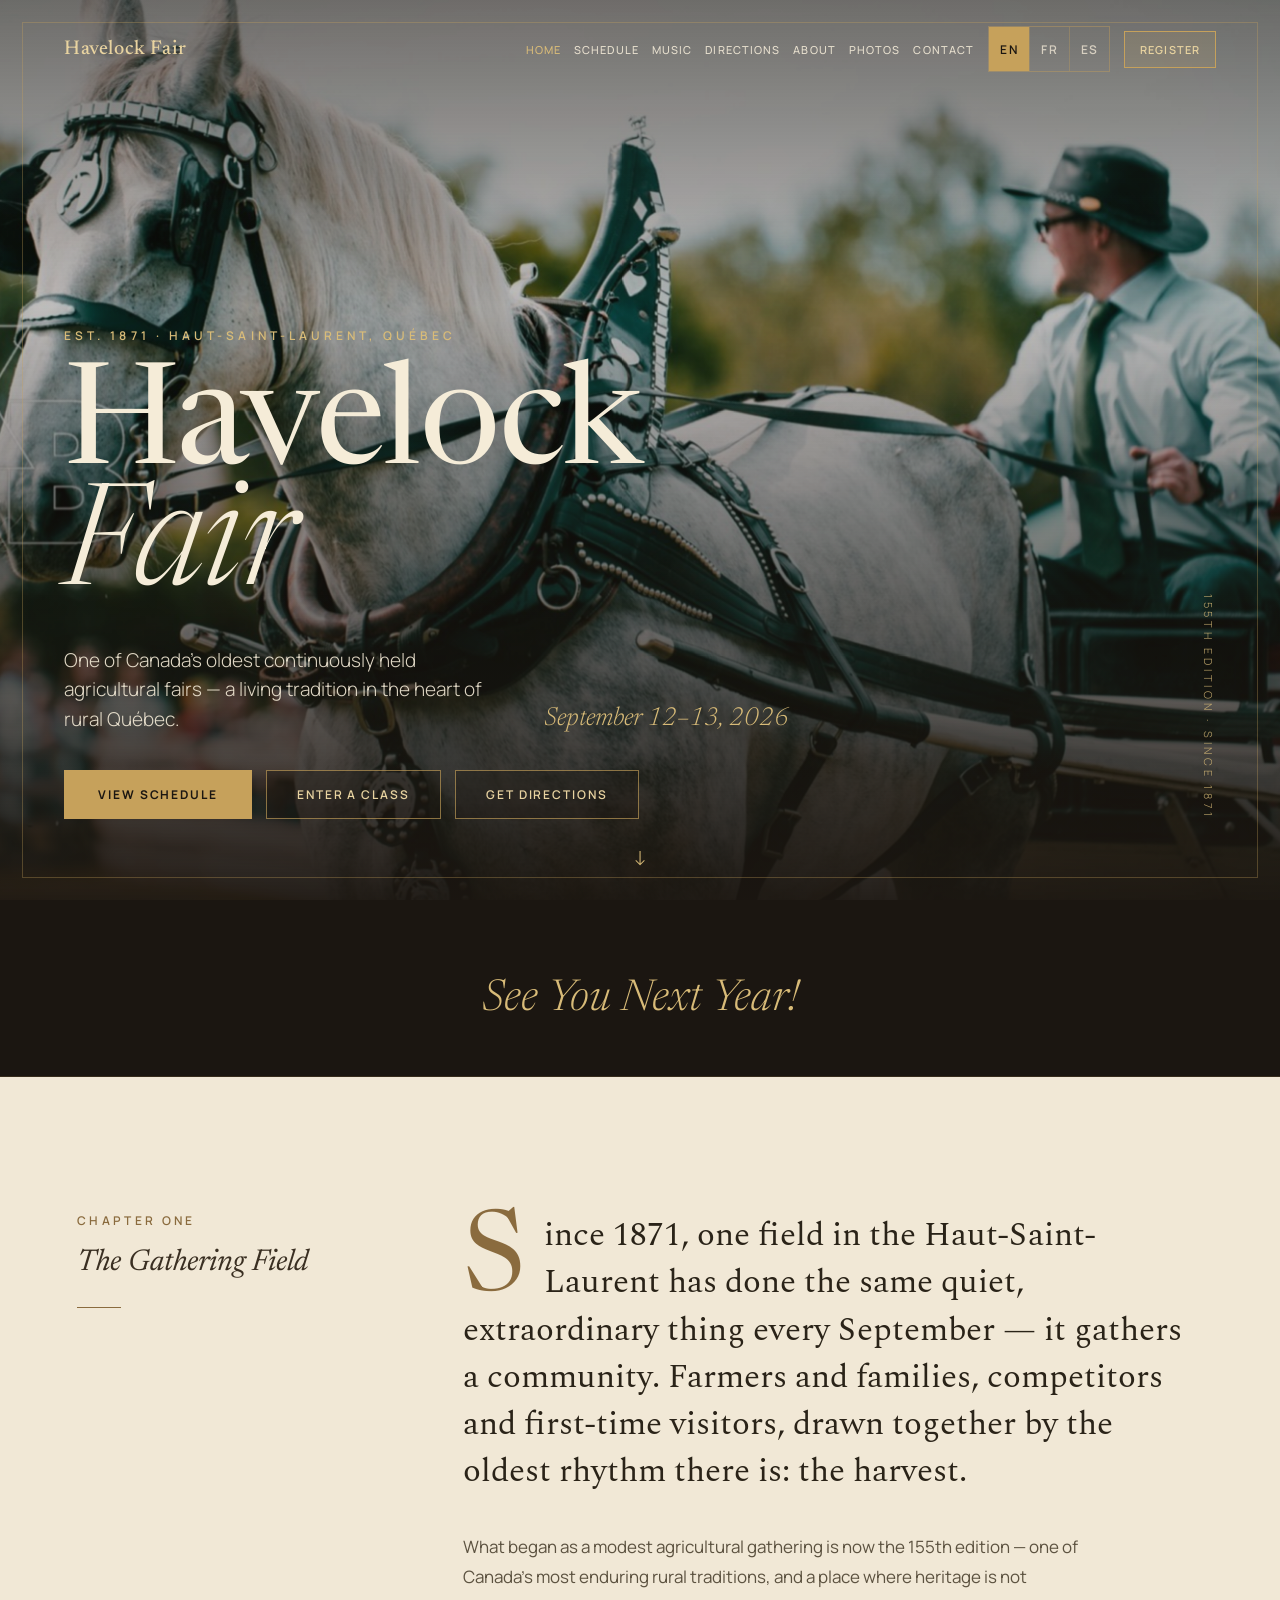
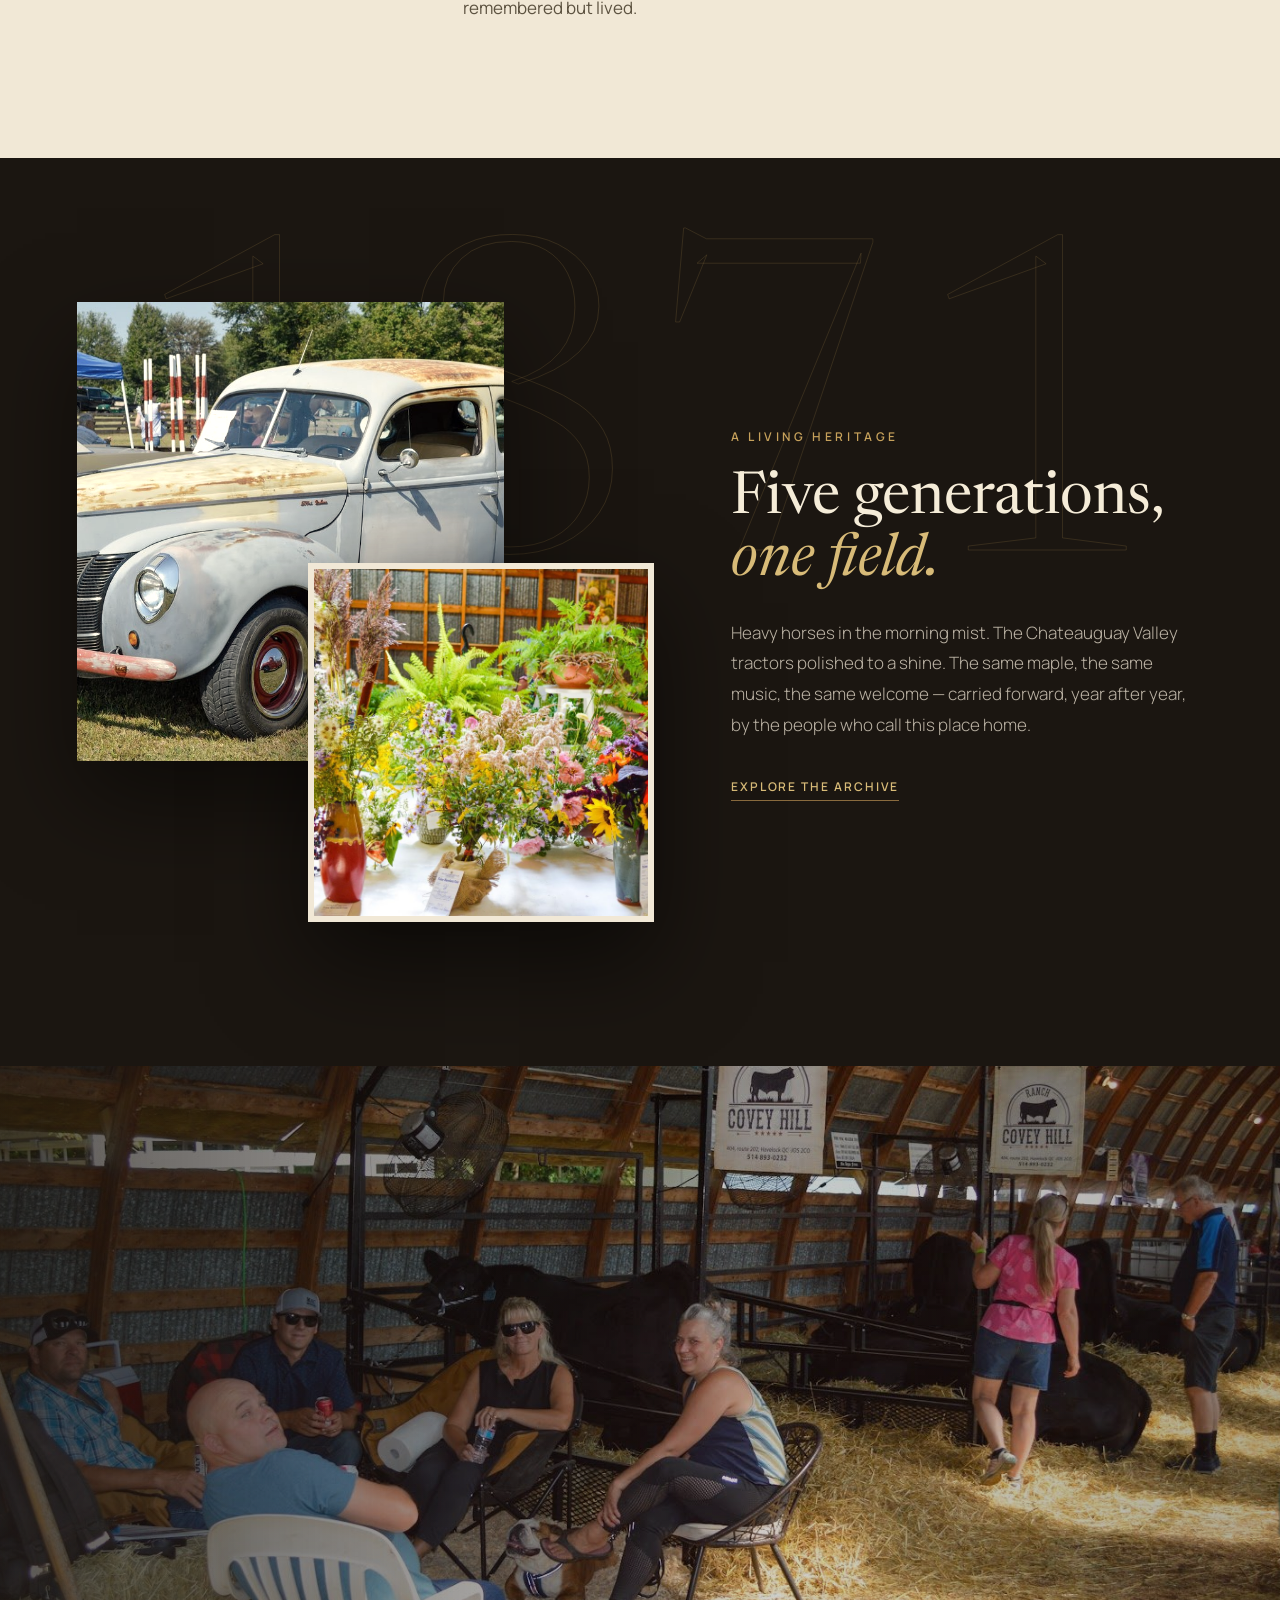
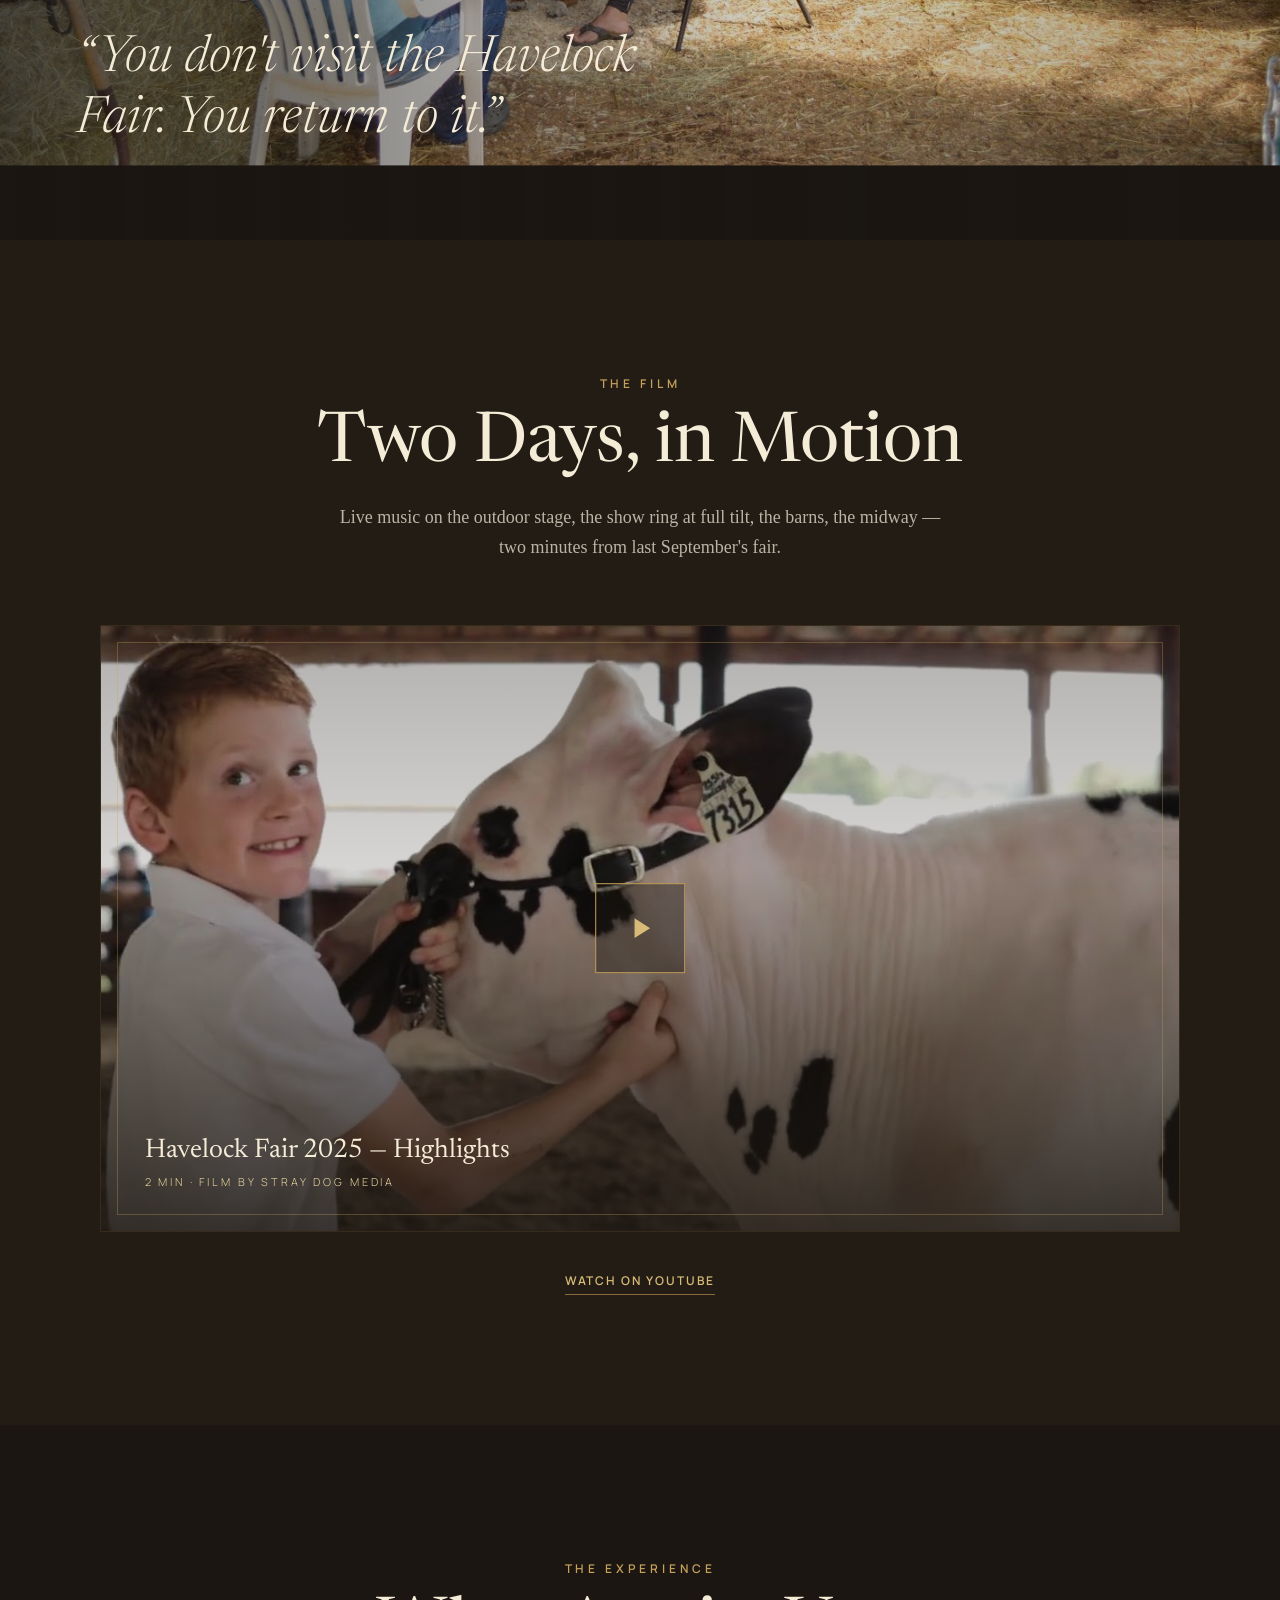
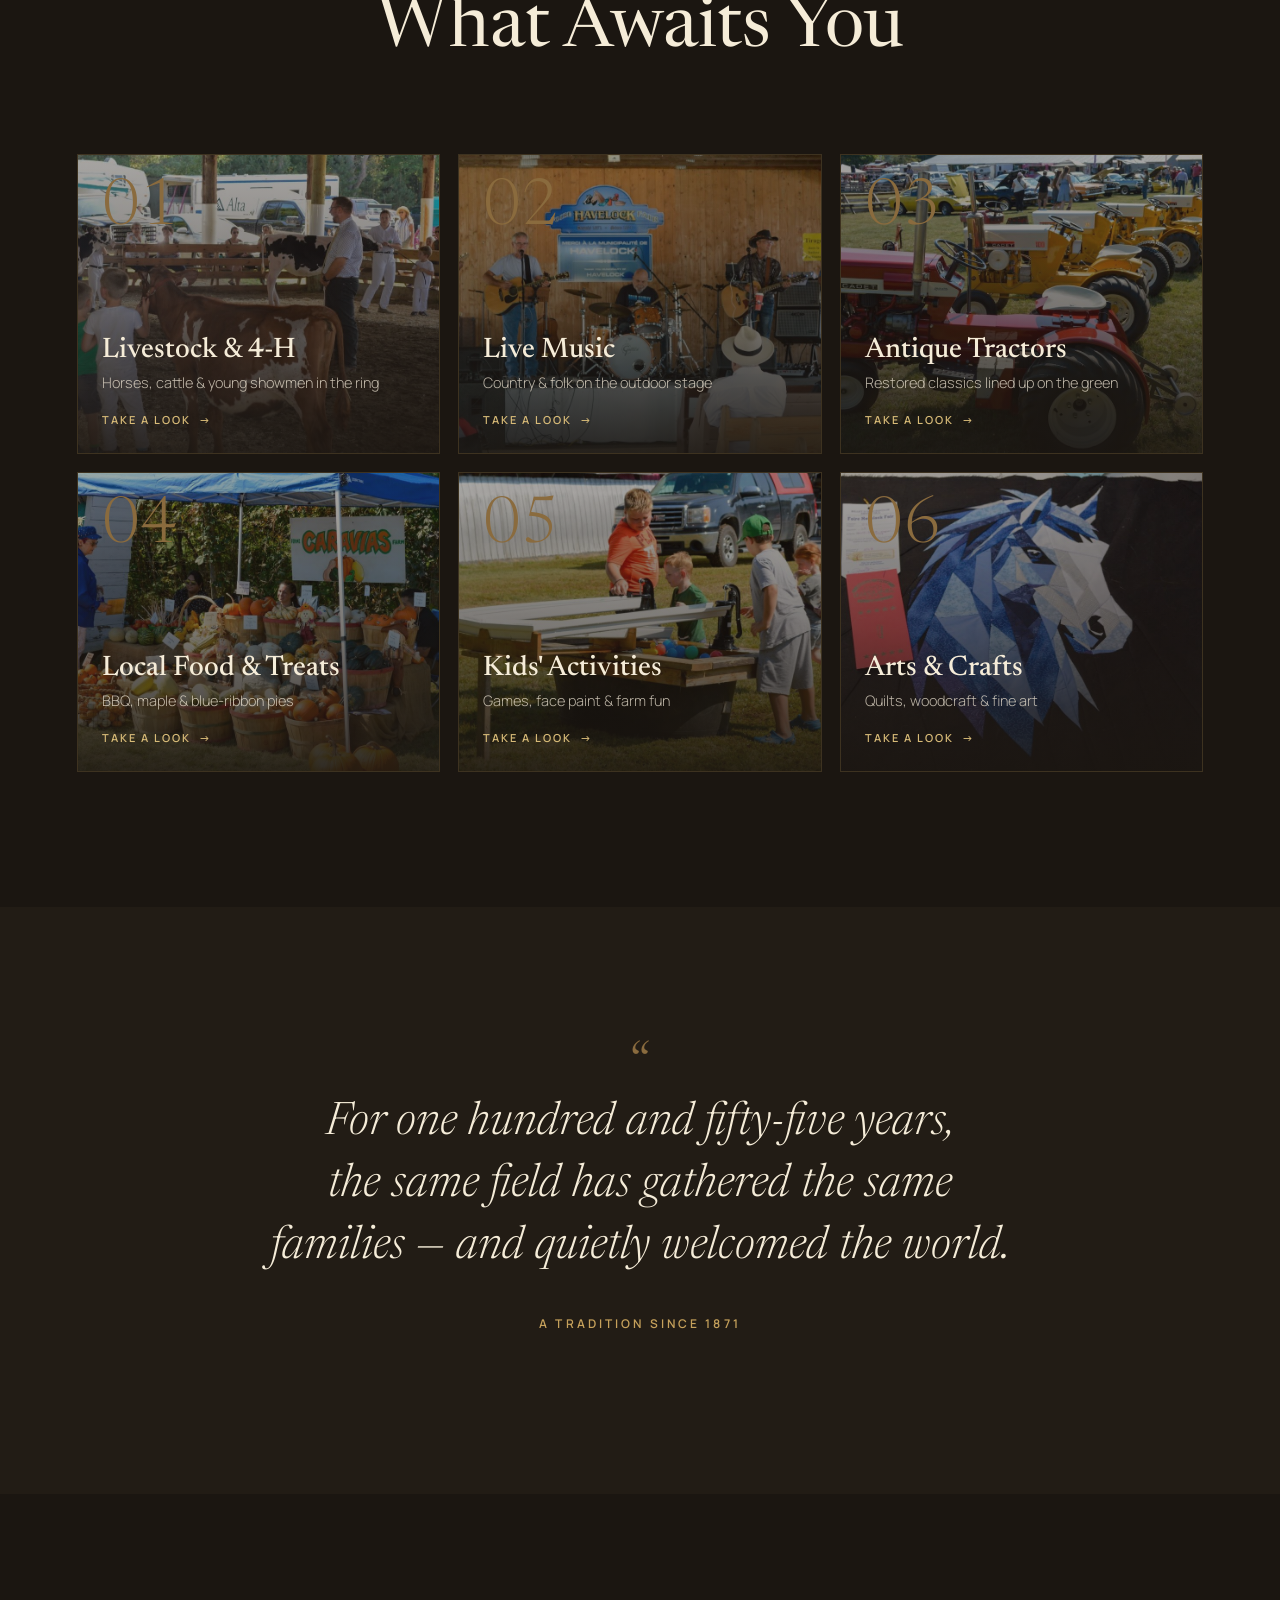
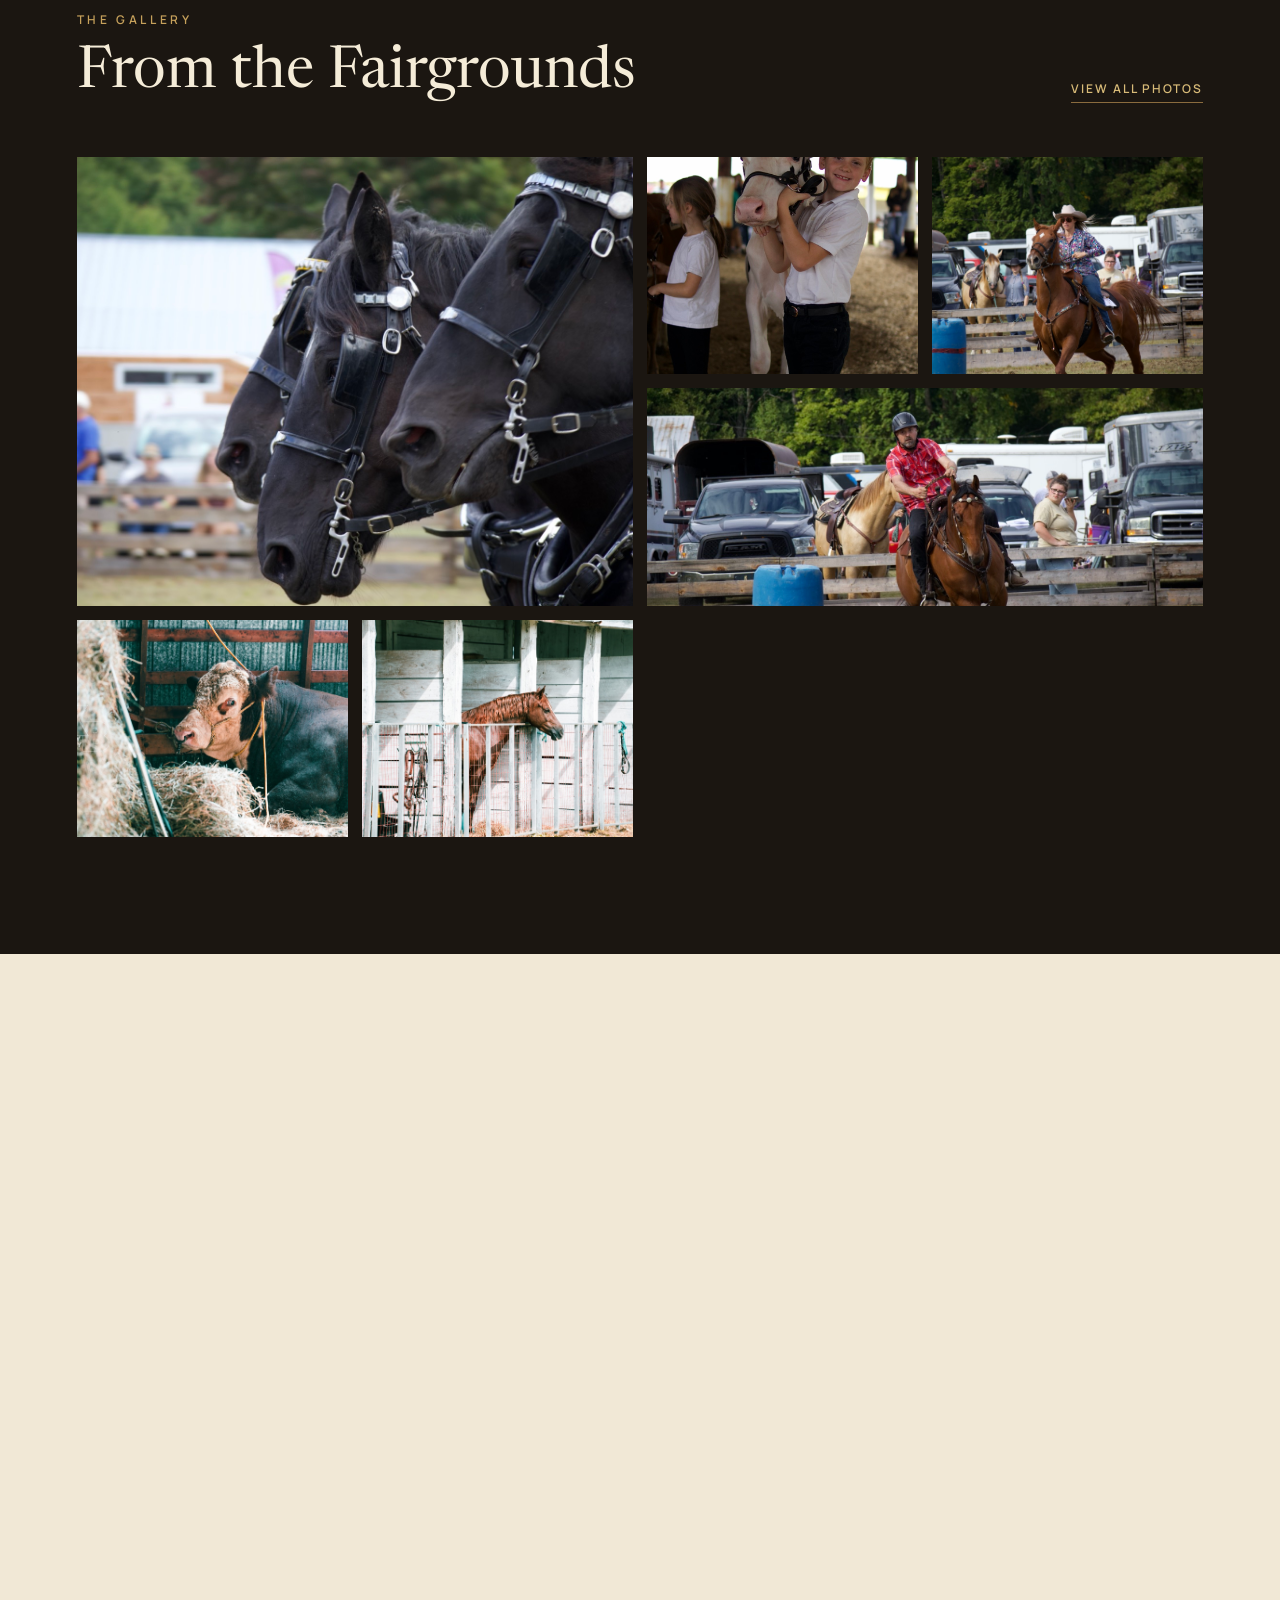
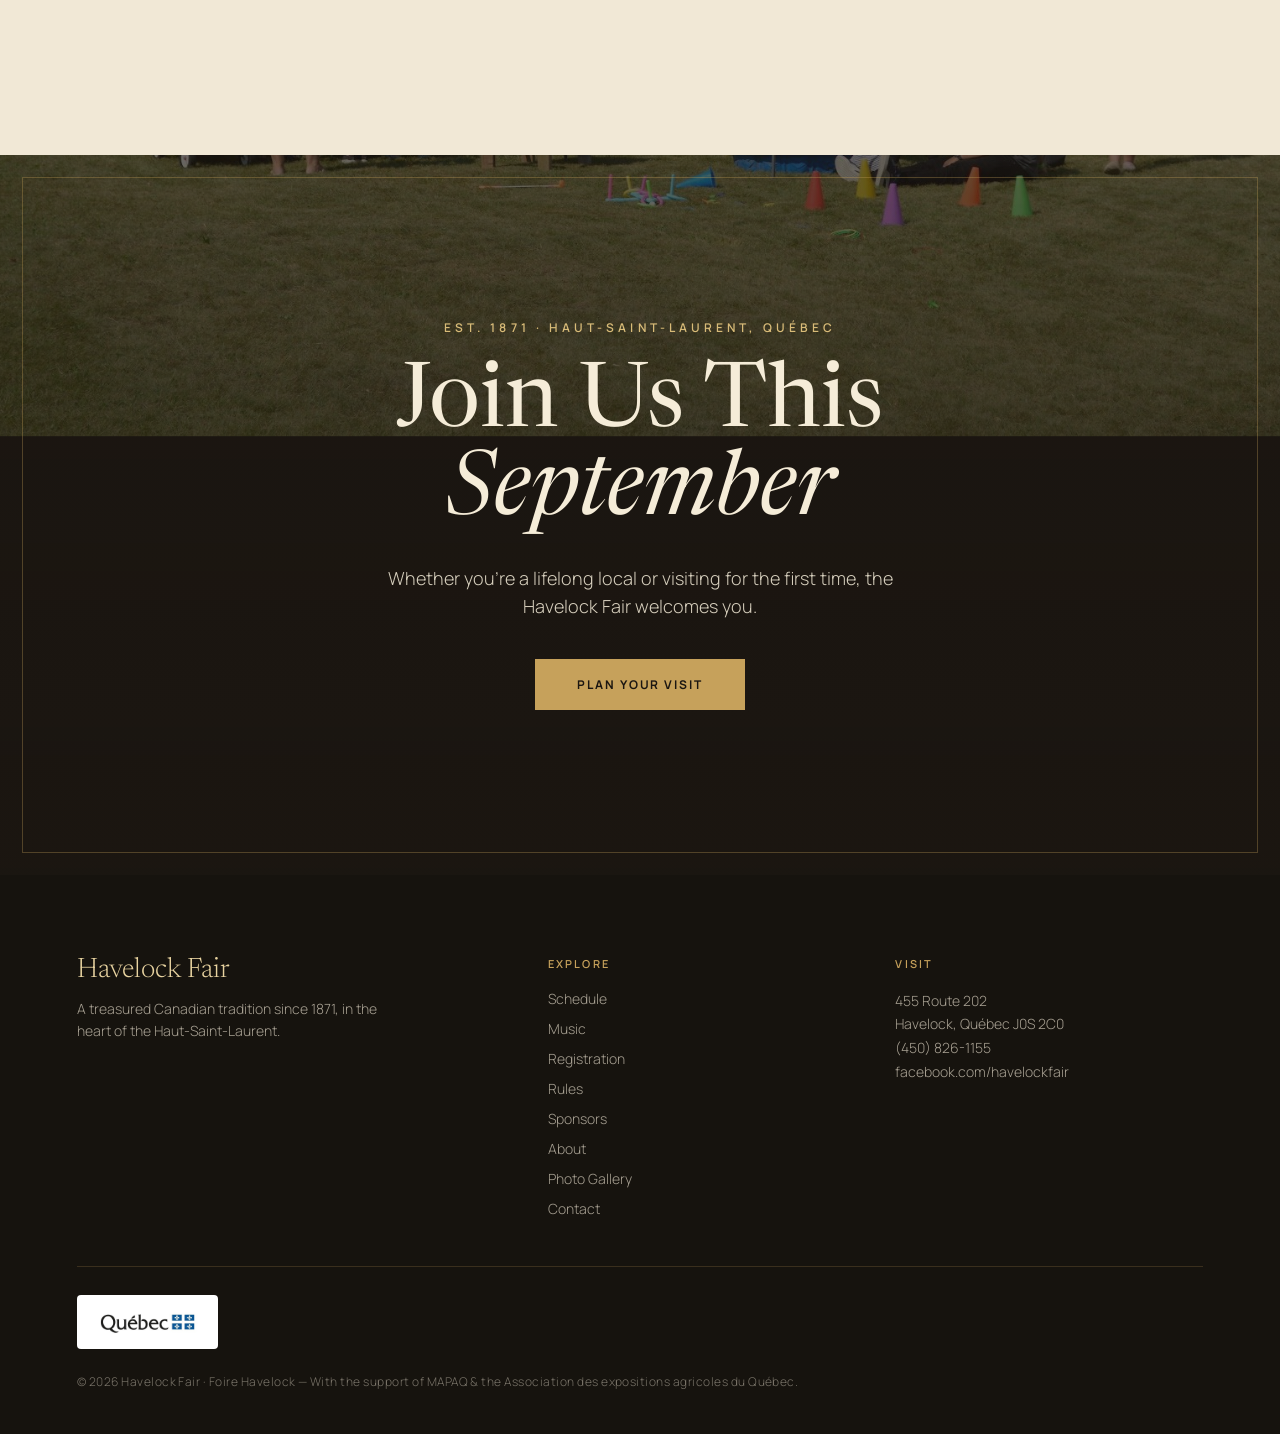
==== commit 41ba68dc: "Rules & regulations, from the fair book The last unbuilt item from the Aug 23 agenda, a week before " ====
--- a/index.html
+++ b/index.html
@@ -146,6 +146,7 @@
       <a href="pages/music.html" data-i18n="nav_music">Music</a>
       <a href="pages/directions.html" data-i18n="nav_directions">Directions</a>
       <a href="pages/about.html" data-i18n="nav_about">About</a>
+      <a href="pages/rules.html" data-i18n="nav_rules">Rules</a>
       <a href="pages/sponsors.html" data-i18n="nav_sponsors">Sponsors</a>
       <a href="pages/gallery.html" data-i18n="nav_photos">Photos</a>
       <a href="pages/contact.html" data-i18n="nav_contact">Contact</a>
@@ -434,6 +435,7 @@
           <a href="pages/schedule.html" data-i18n="nav_schedule">Schedule</a>
         <a href="pages/music.html" data-i18n="nav_music">Music</a>
           <a href="pages/registration.html" data-i18n="nav_registration">Registration</a>
+          <a href="pages/rules.html" data-i18n="nav_rules">Rules</a>
           <a href="pages/sponsors.html" data-i18n="nav_sponsors">Sponsors</a>
           <a href="pages/about.html" data-i18n="nav_about">About</a>
           <a href="pages/gallery.html" data-i18n="nav_gallery">Photos</a>
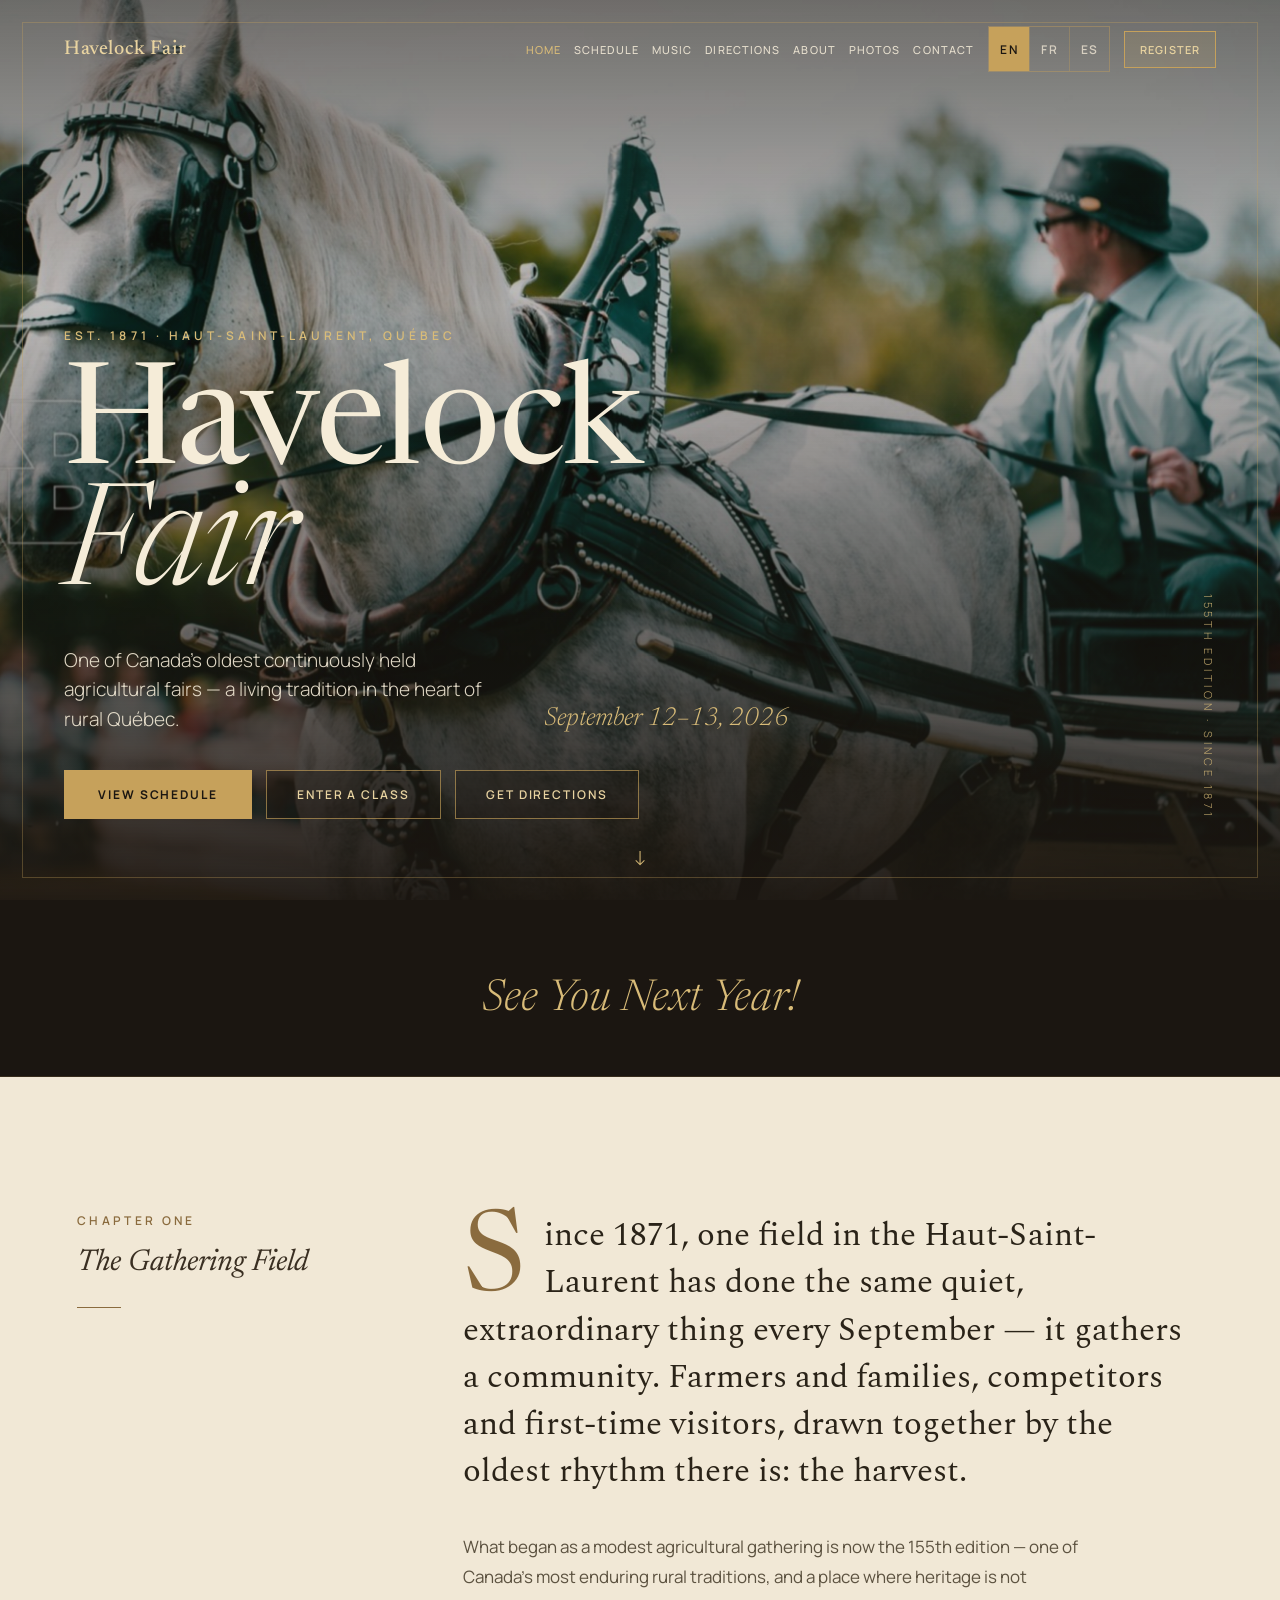
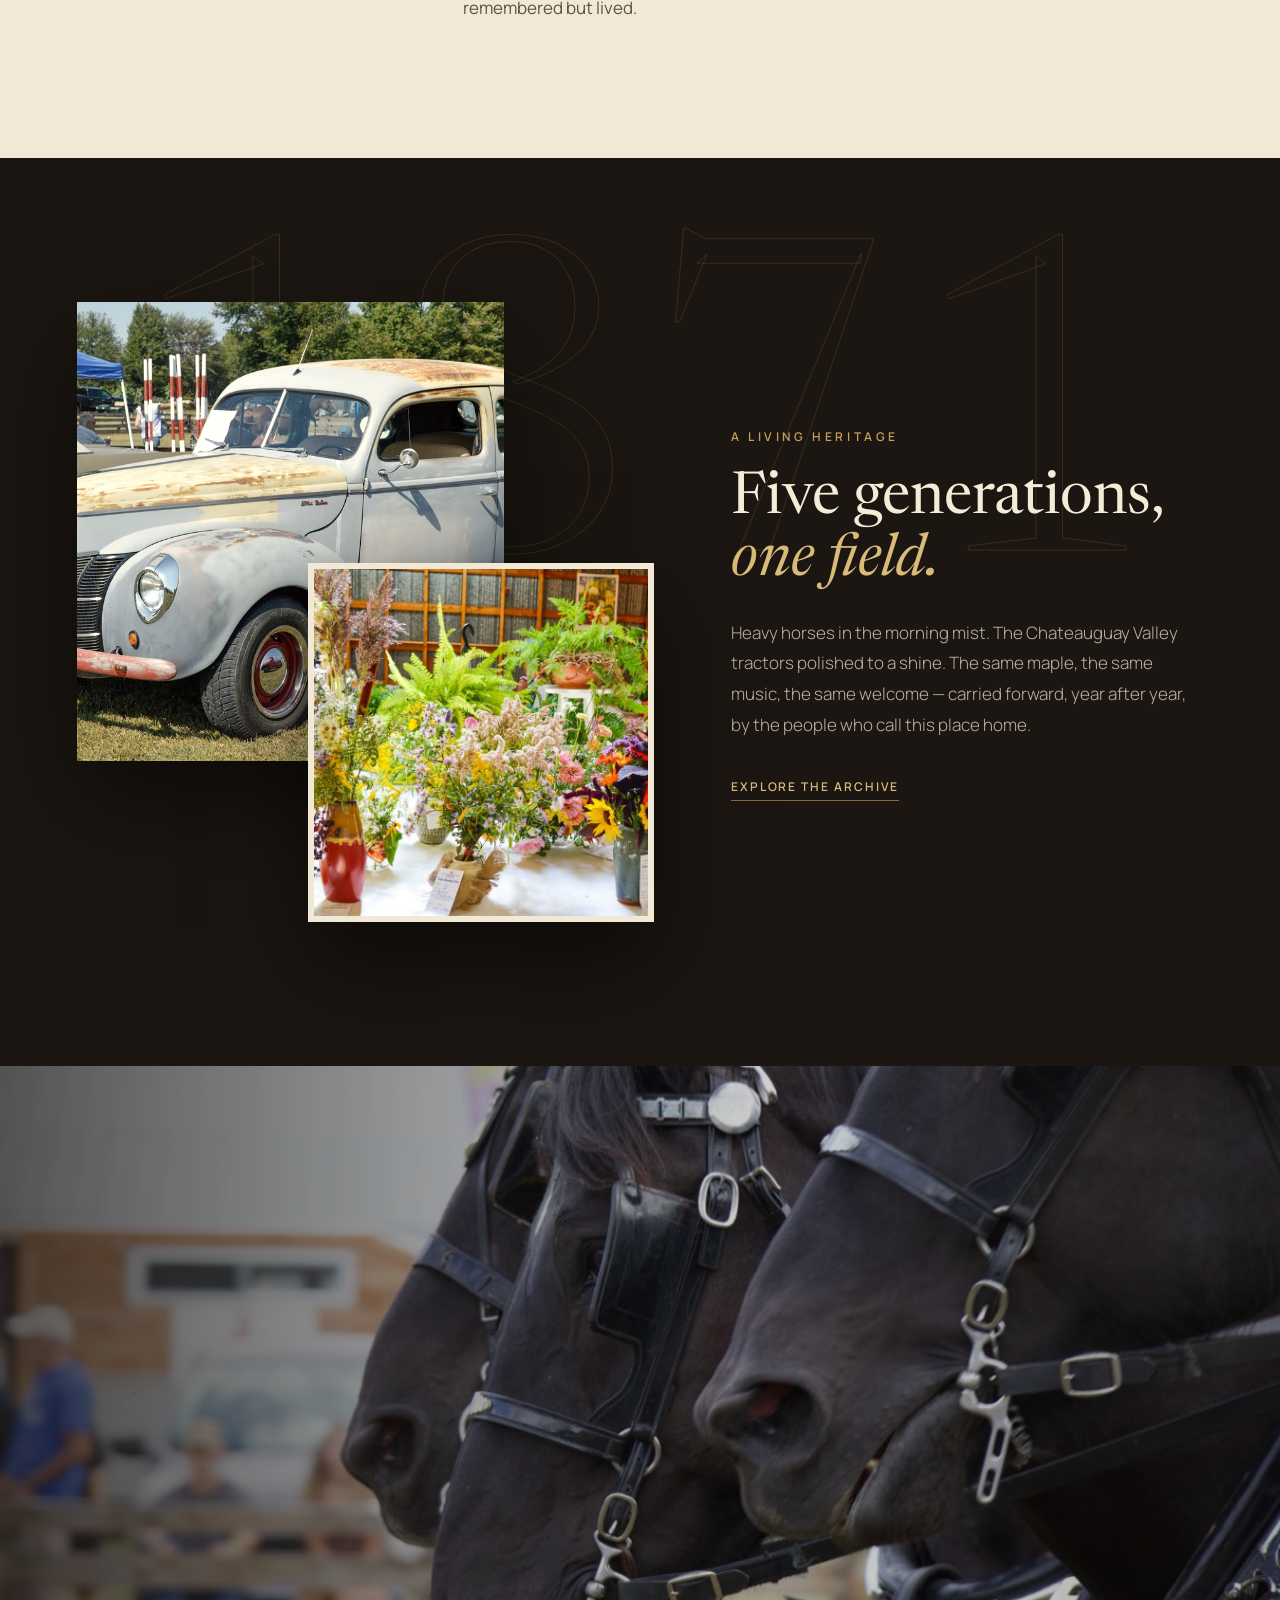
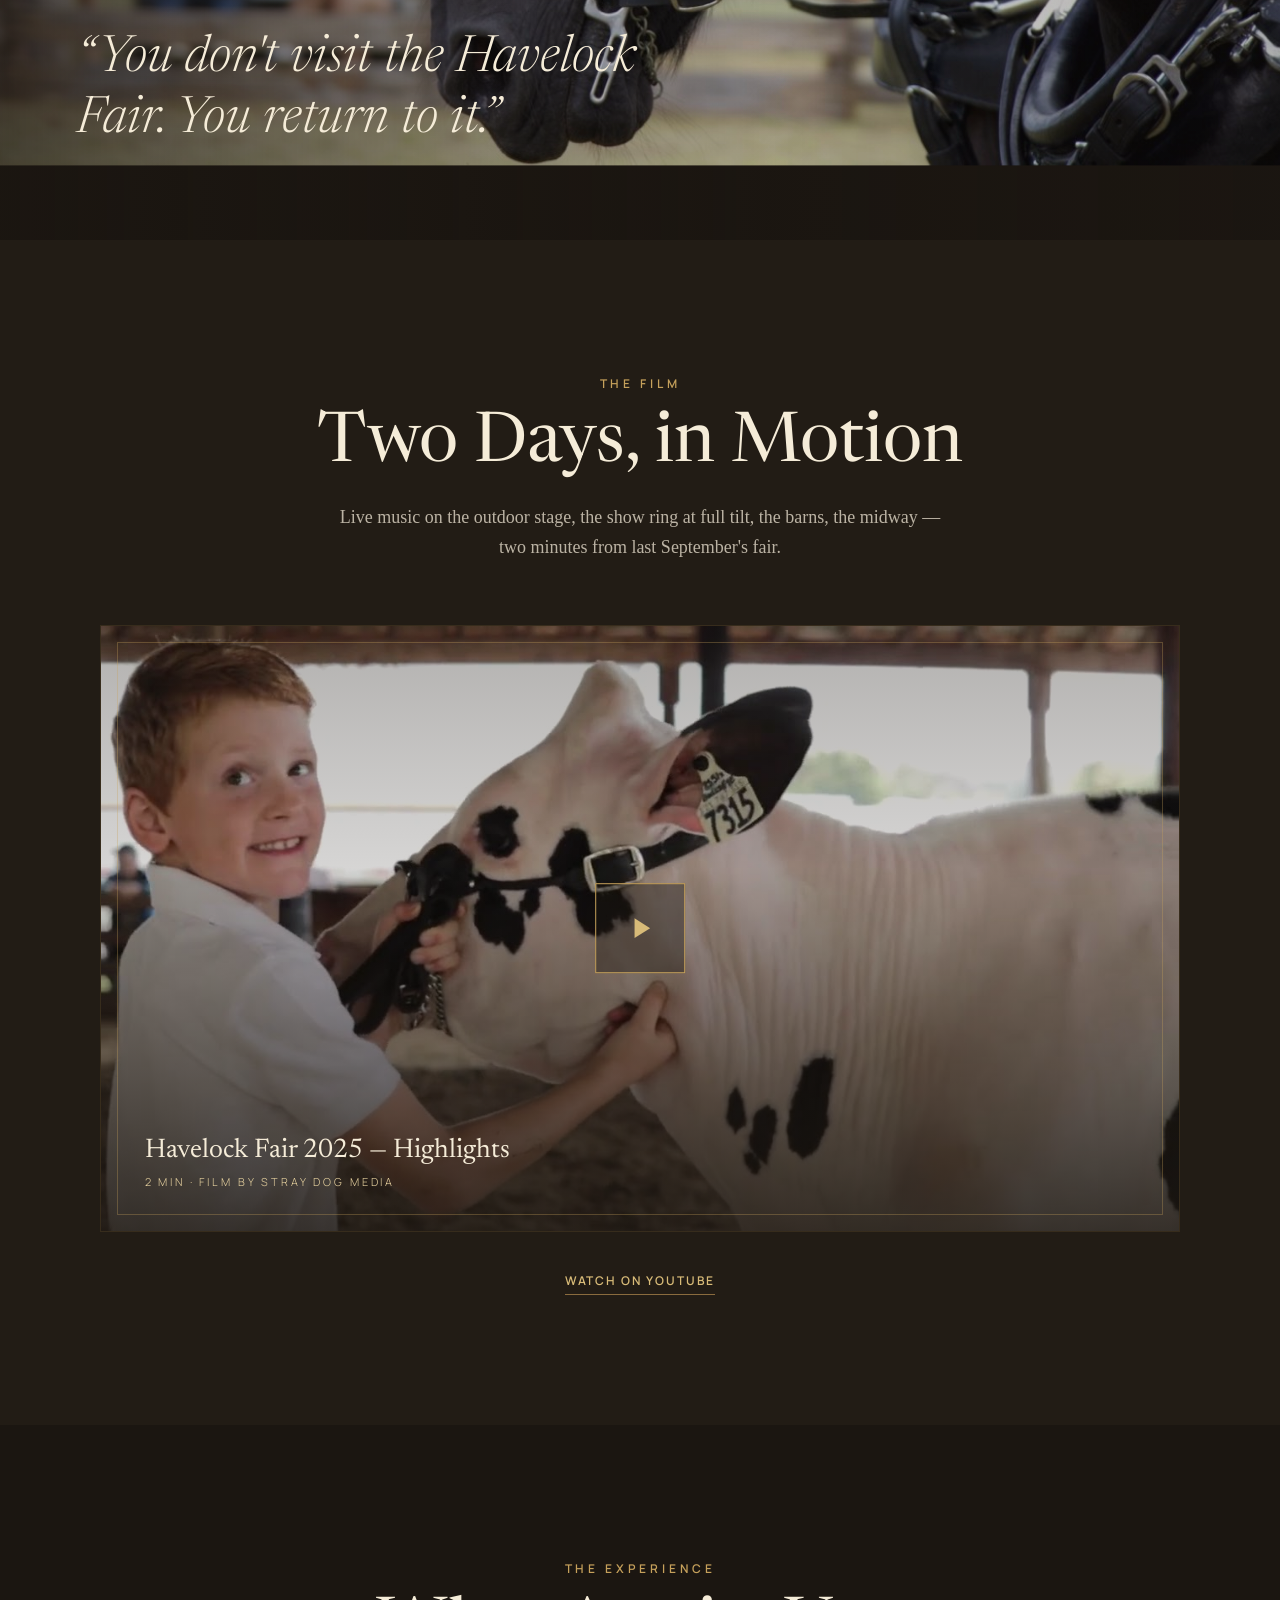
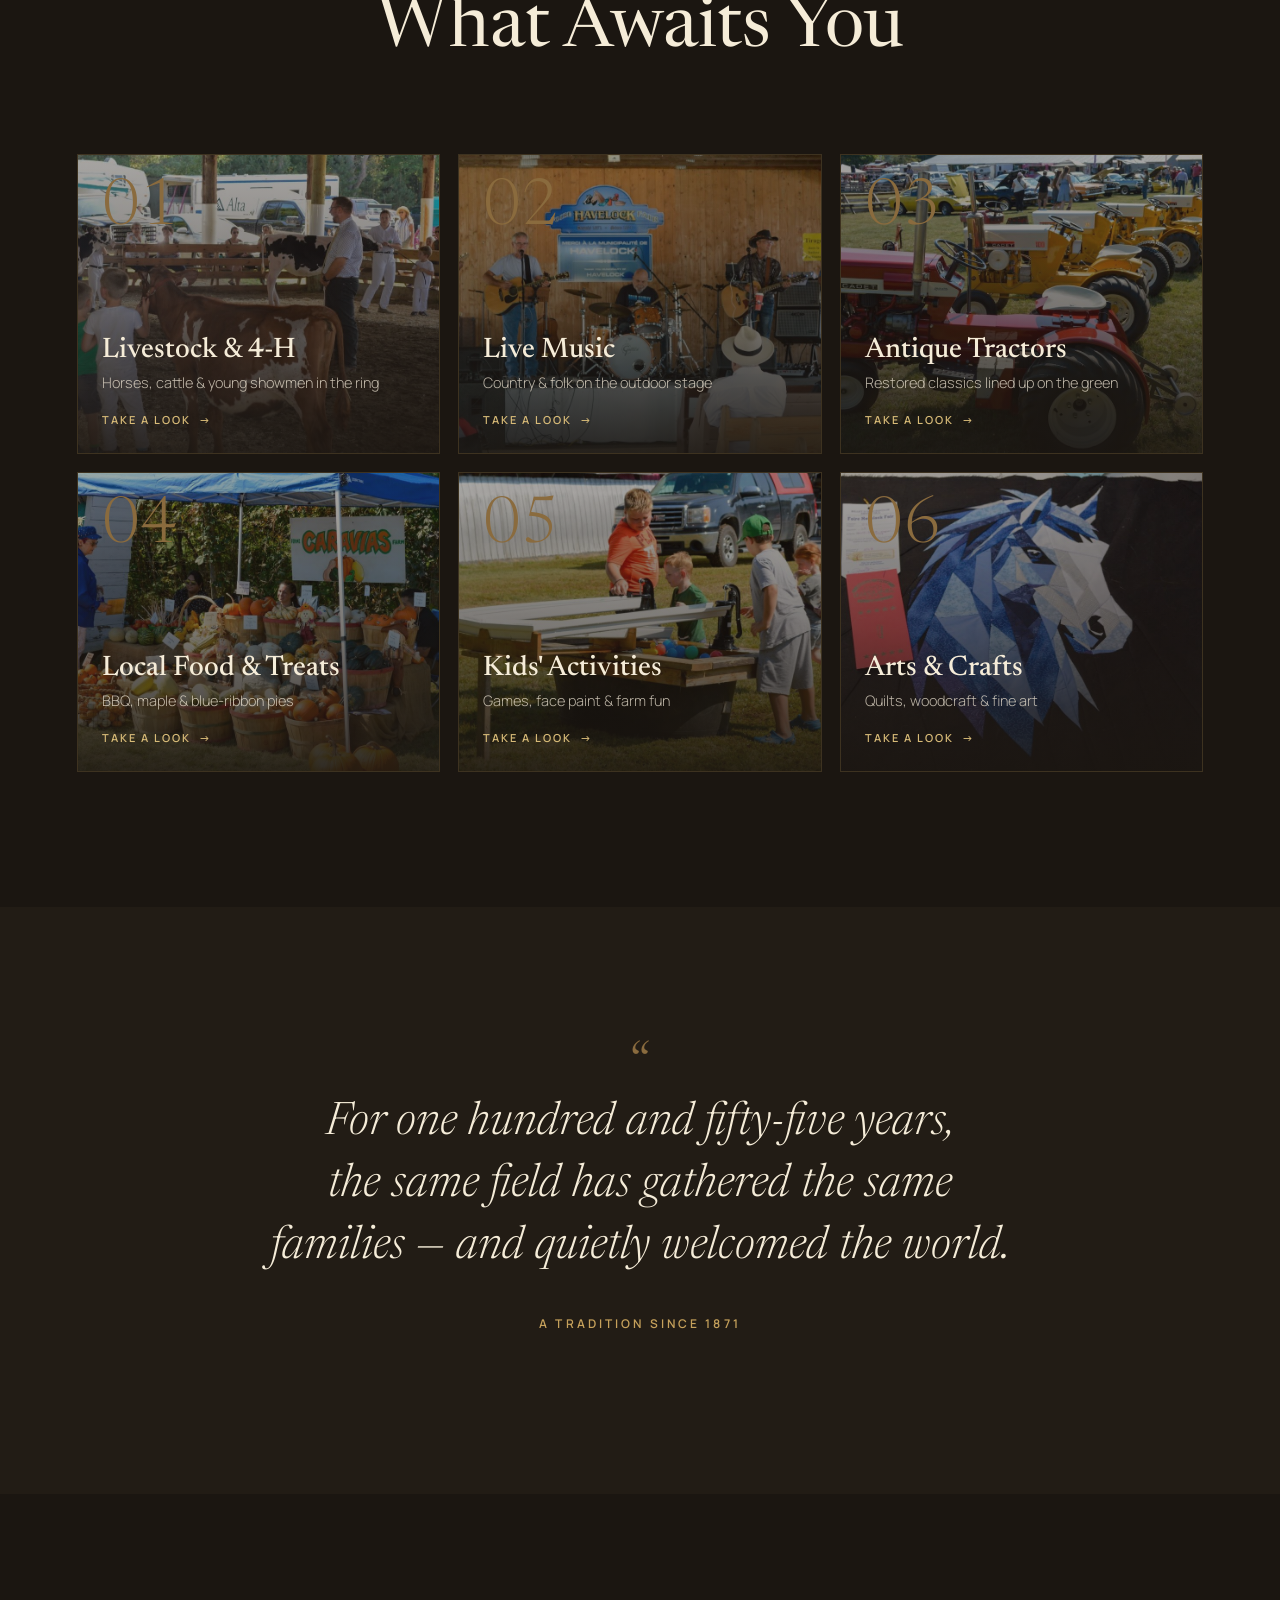
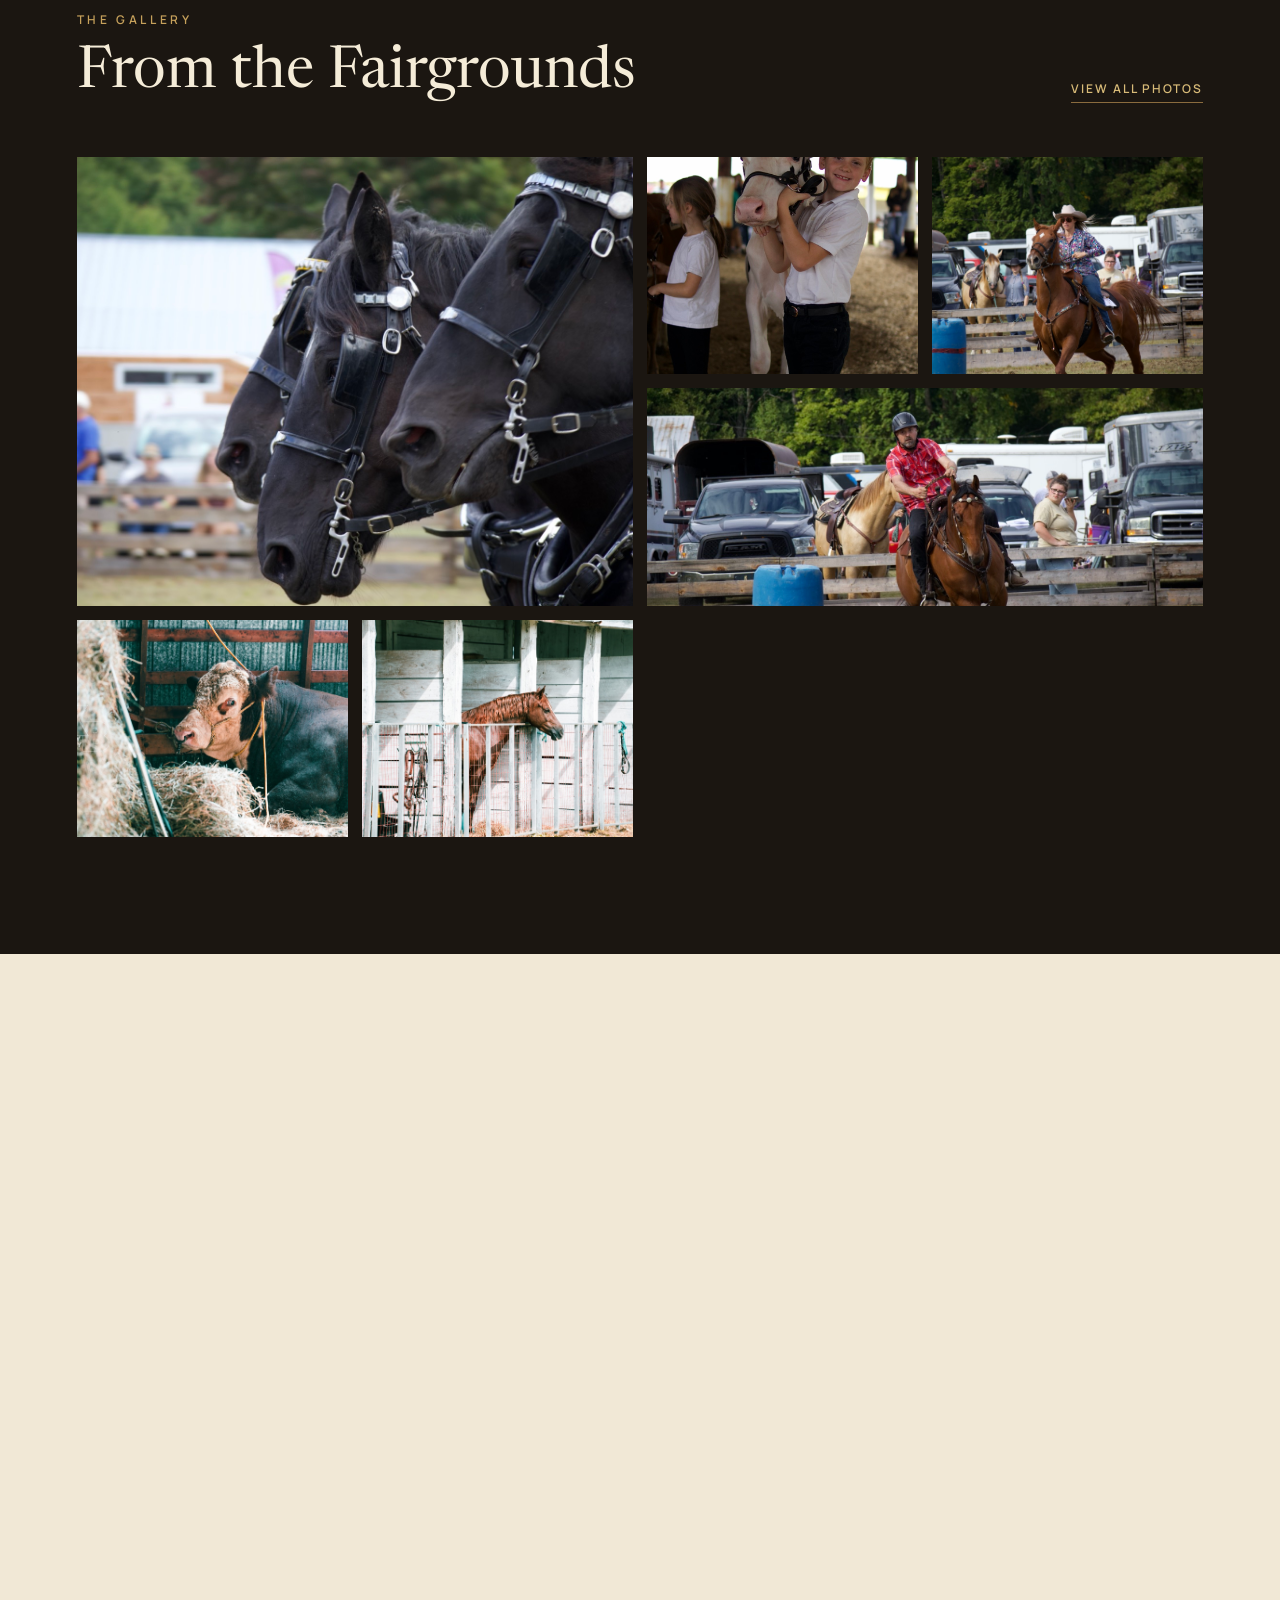
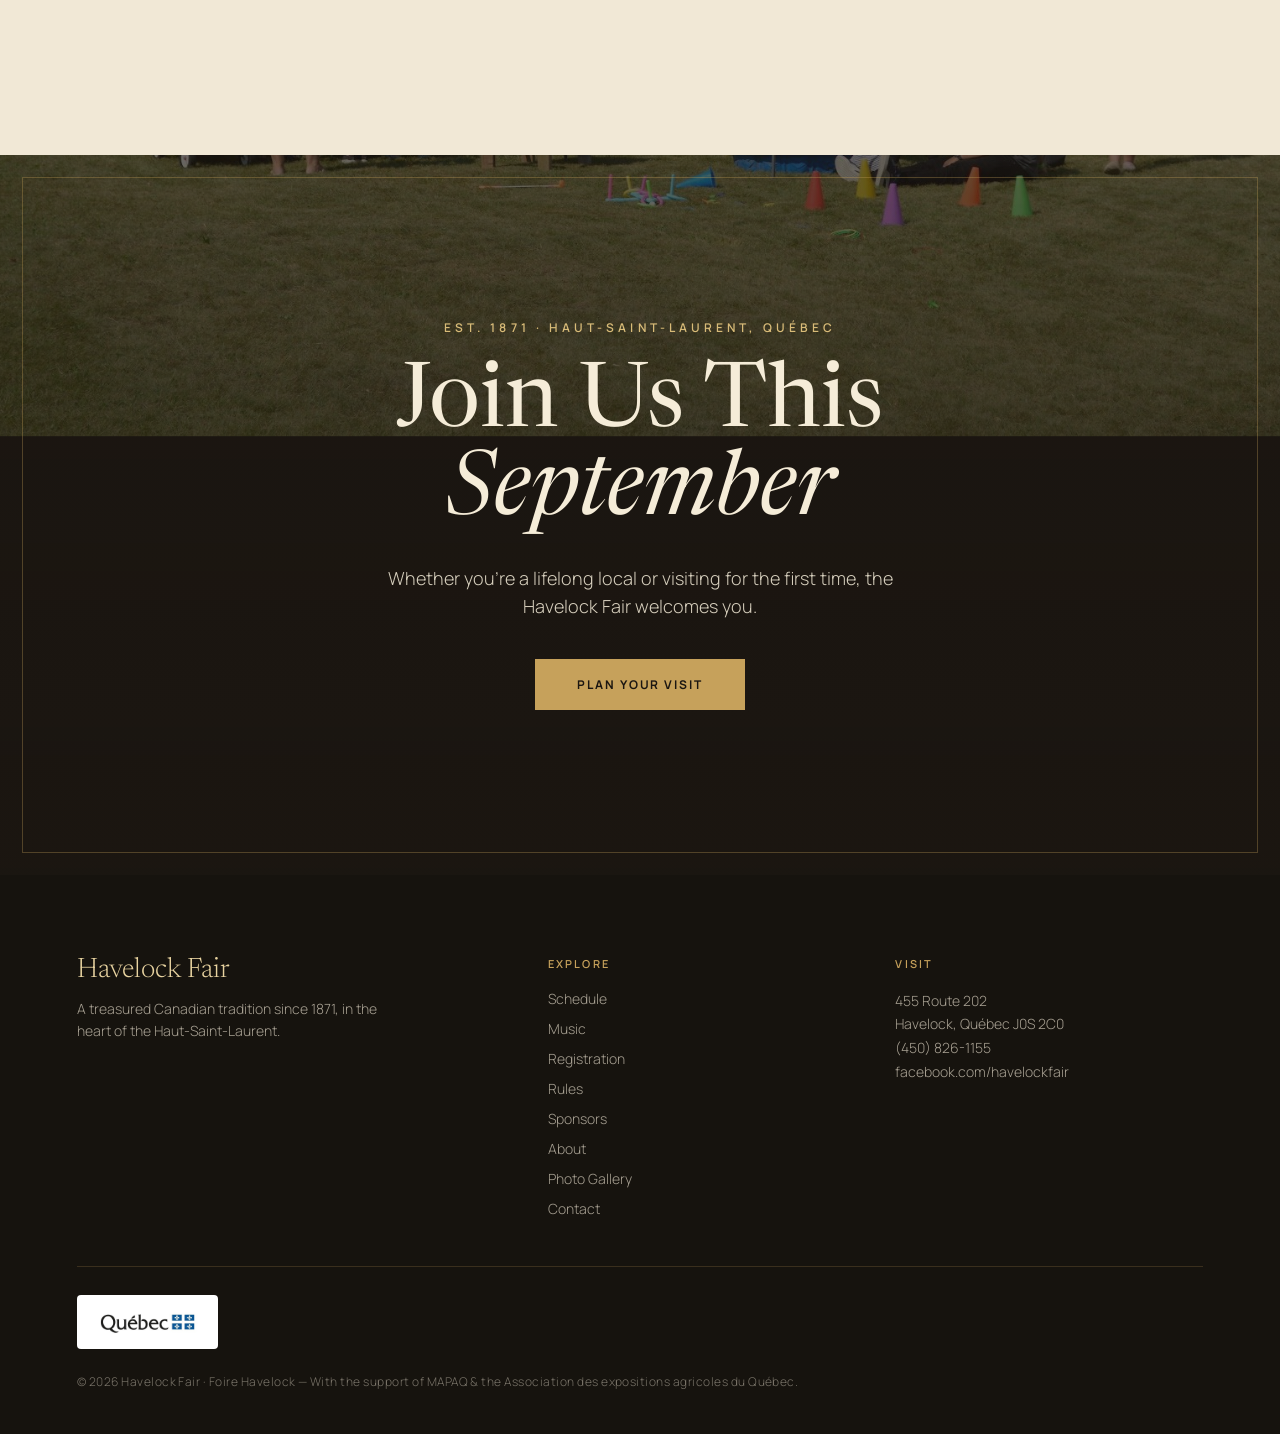
==== commit 8d473616: "Percherons behind the homepage quote, and honest alt text The cinematic break carried a candid of pe" ====
--- a/index.html
+++ b/index.html
@@ -243,7 +243,12 @@
 
   <!-- ========== CINEMATIC BREAK ========== -->
   <section class="hf-break">
-    <img src="images/home/break.jpg" alt="Neighbours gathered on hay bales inside the cattle barn" data-parallax>
+    <!-- Points at the gallery file rather than duplicating it into images/home/.
+         images/home/break.jpg is still used by pages/about.html's hero, so
+         overwriting it would silently change that page too. -->
+    <img src="images/gallery/percheron-pair.jpg"
+         alt="A pair of black Percherons in harness, heads together, at the Havelock Fair"
+         width="1400" height="933" data-parallax>
     <div class="hf-break-scrim"></div>
     <div class="hf-break-line">
       <p data-i18n="break_quote">&ldquo;You don't visit the Havelock Fair. You return to it.&rdquo;</p>
